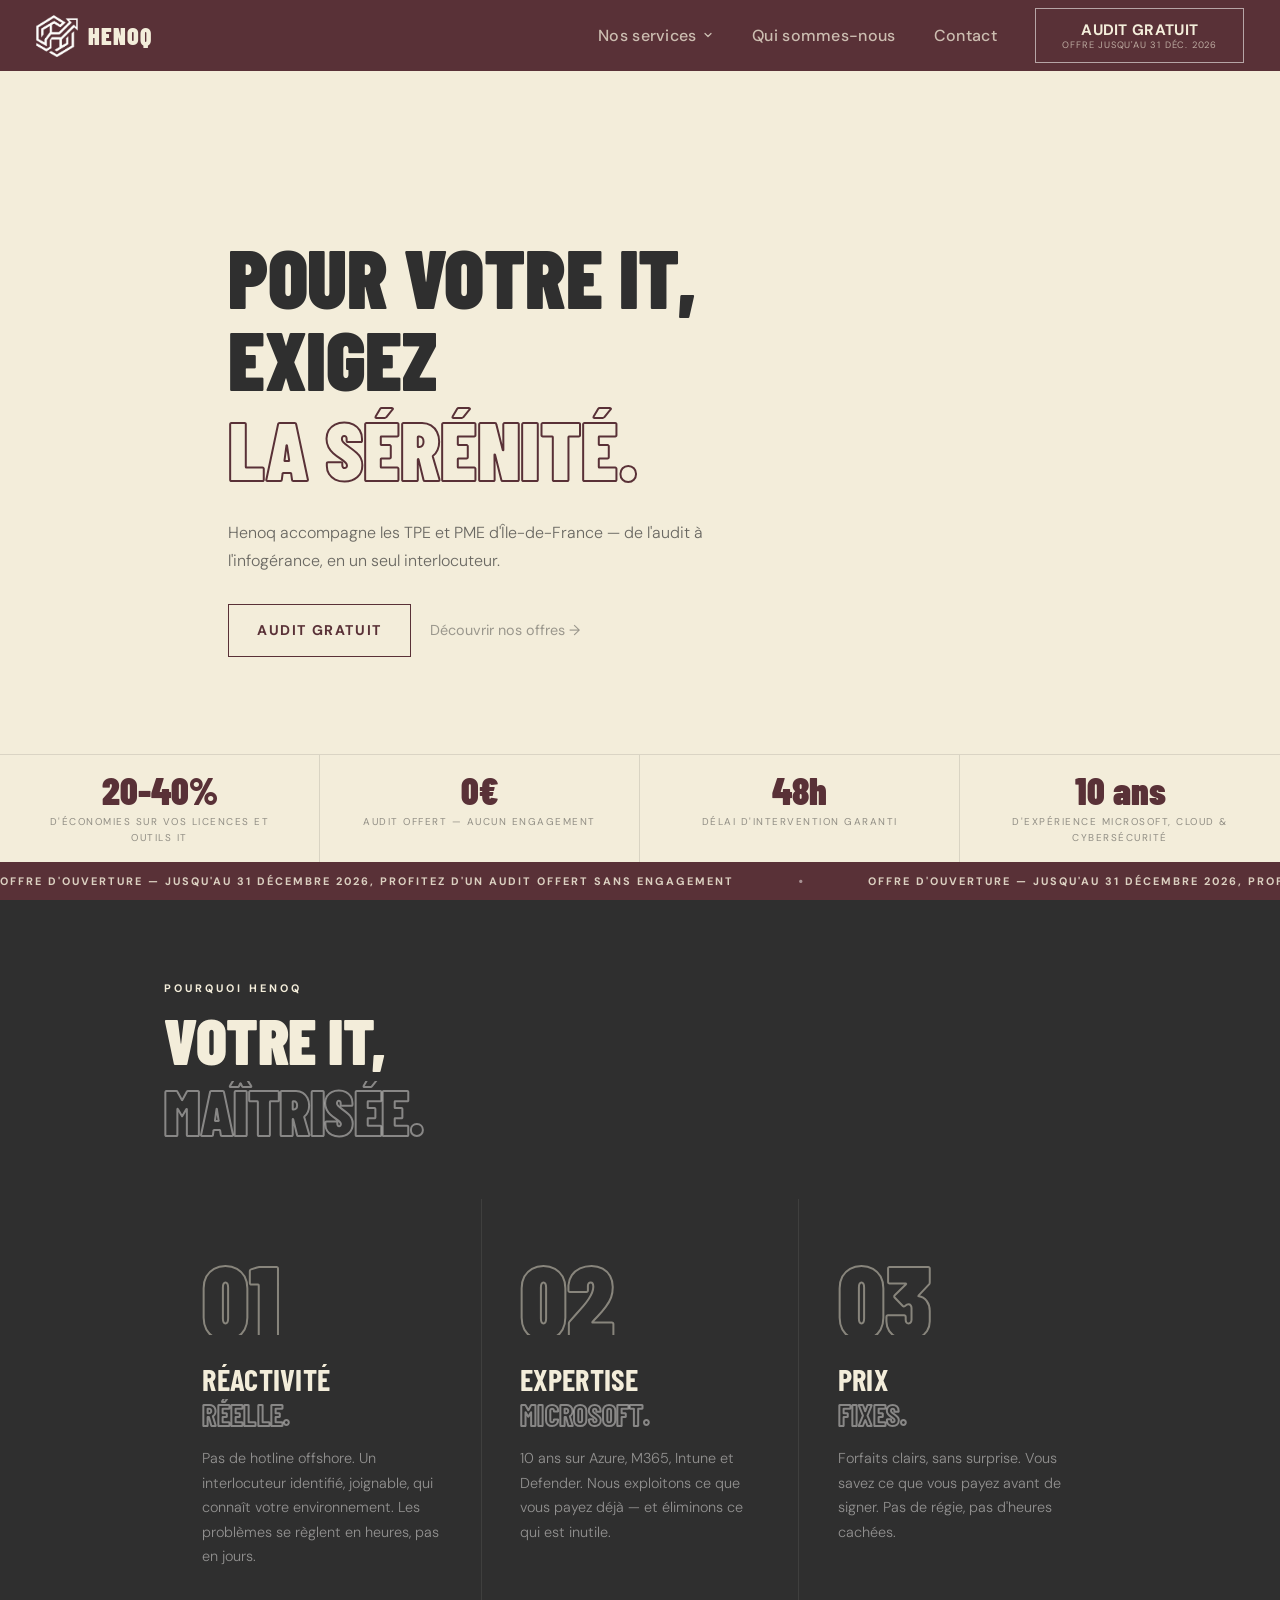
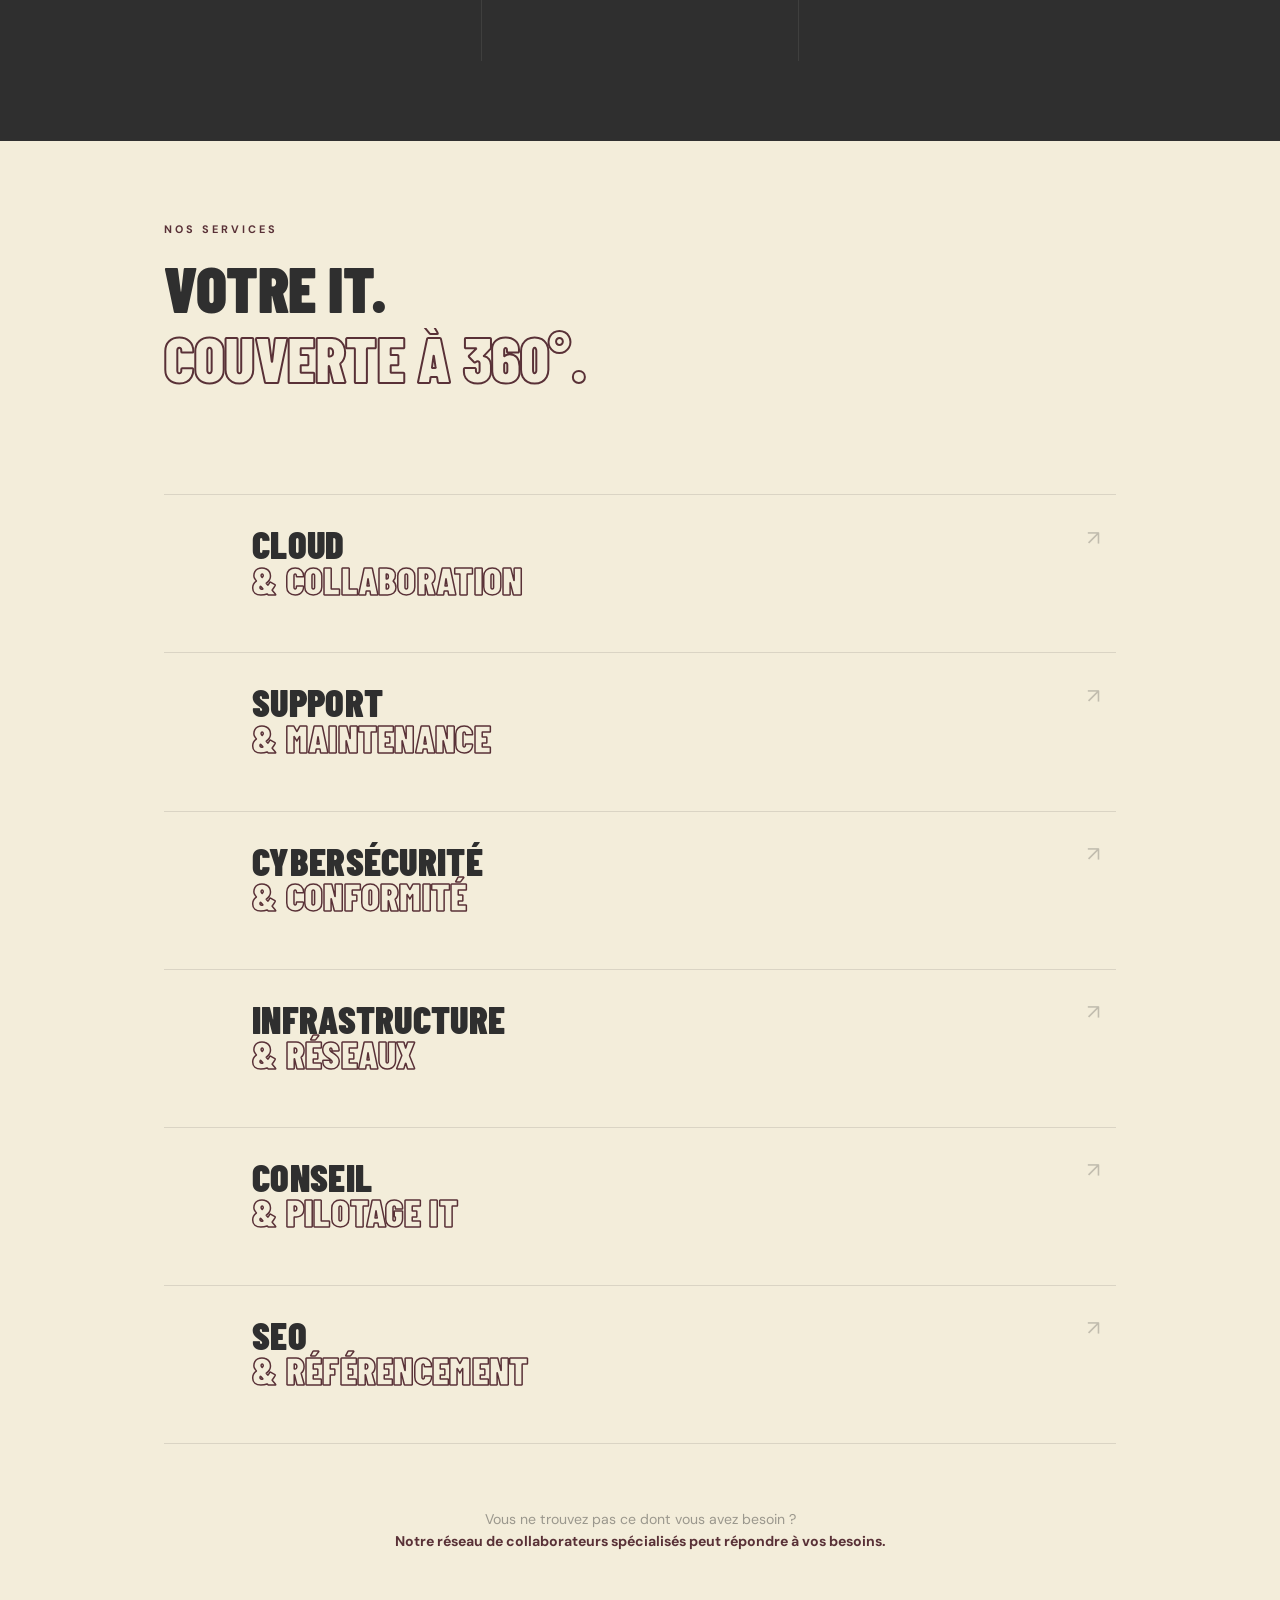
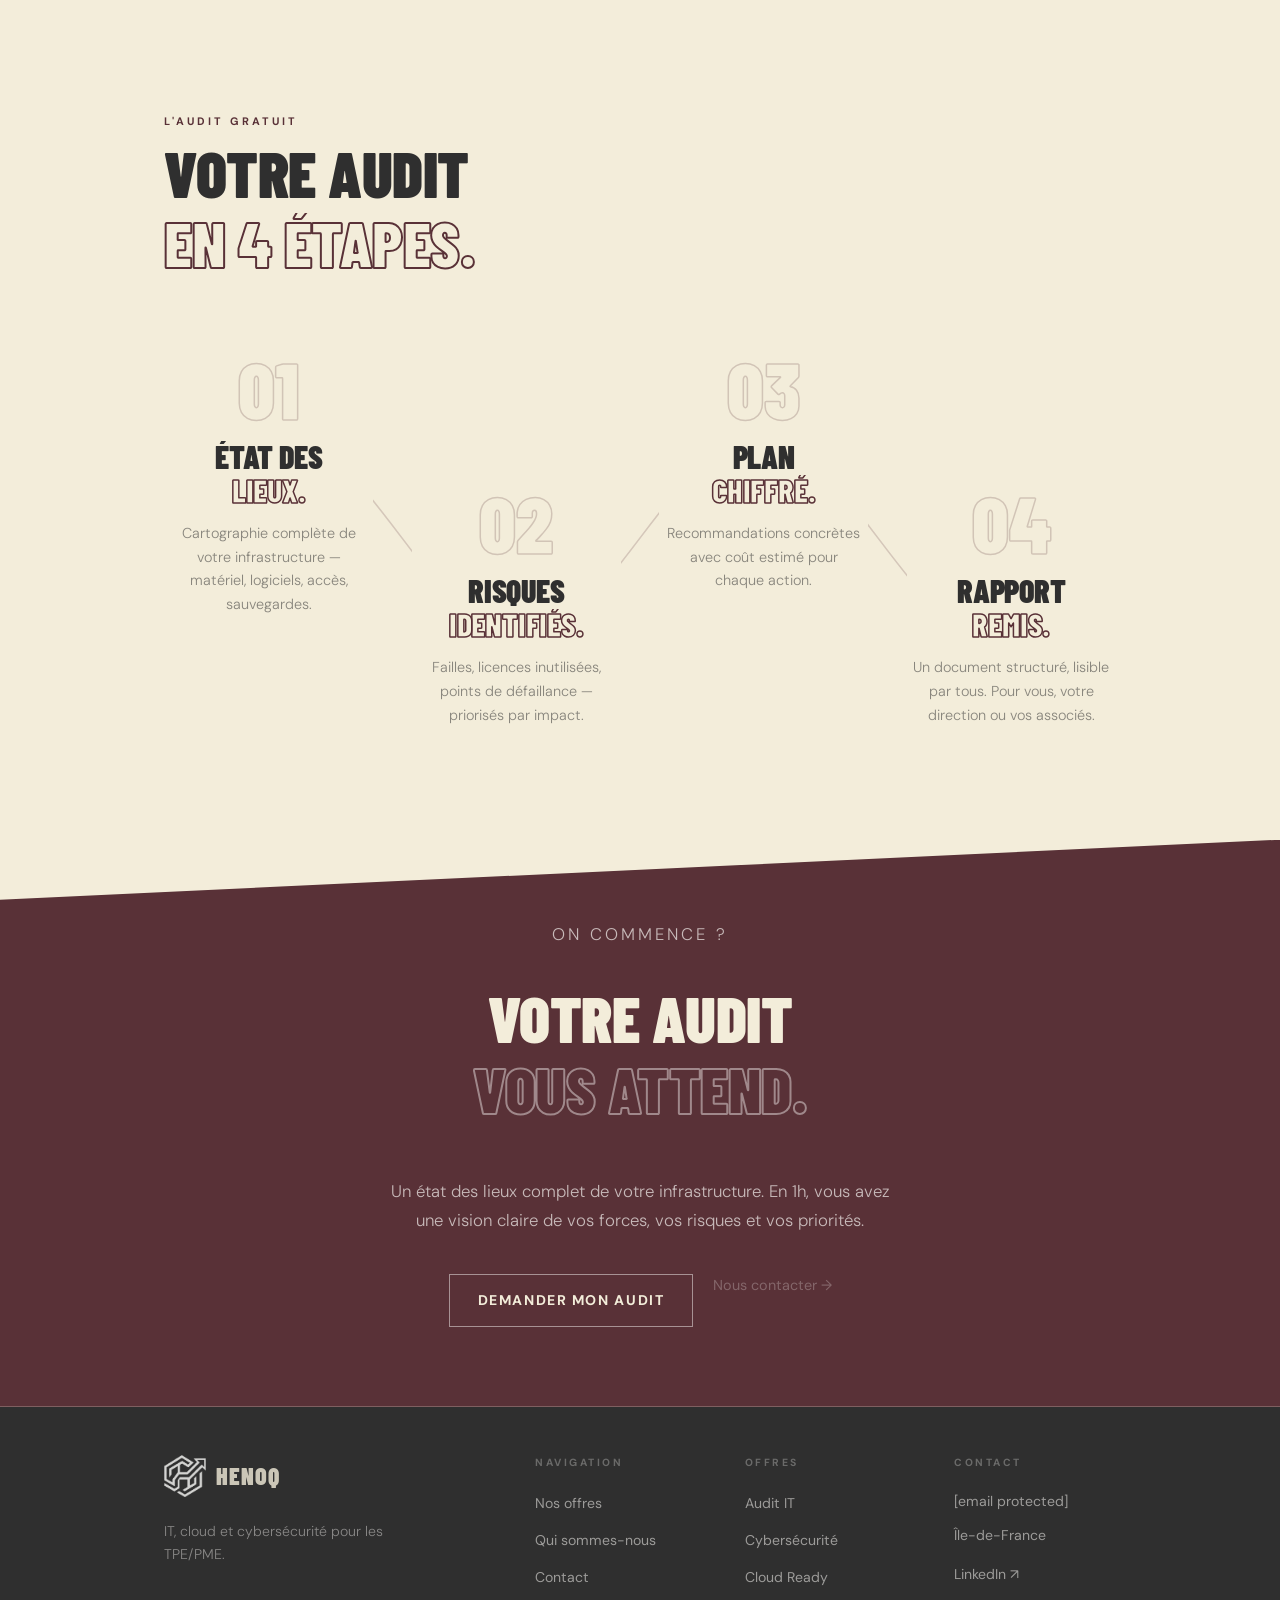
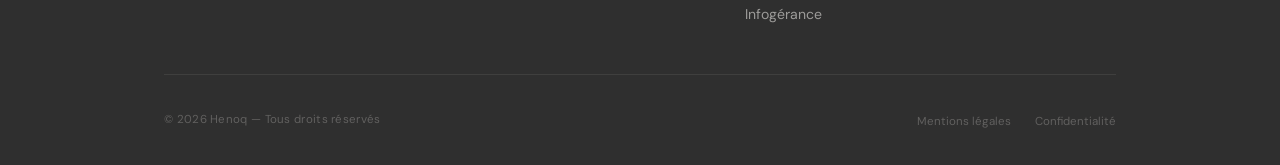
==== index.html @ eb1d5129 "Modifs page d'accueil" ====
<!DOCTYPE html>
<html lang="fr">
<head>
  <meta charset="UTF-8">
  <meta name="viewport" content="width=device-width, initial-scale=1.0">

  <!-- ── SEO ── -->
  <title>Henoq — IT, Cloud & Cybersécurité pour TPE/PME en Île-de-France</title>
  <meta name="description" content="Henoq accompagne les TPE et PME d'Île-de-France : audit IT gratuit, cloud Microsoft 365 & Azure, cybersécurité, infogérance.">
  <meta name="author" content="Henoq">
  <meta name="robots" content="index, follow">
  <link rel="canonical" href="https://henoq.fr/">

  <!-- ── Open Graph ── -->
  <meta property="og:type"        content="website">
  <meta property="og:url"         content="https://henoq.fr/">
  <meta property="og:title"       content="Henoq — IT, Cloud & Cybersécurité pour TPE/PME">
  <meta property="og:description" content="Audit gratuit, cloud Microsoft, cybersécurité et infogérance pour les TPE/PME d'Île-de-France.">
  <meta property="og:image"       content="https://henoq.fr/assets/og-image.jpg">
  <meta property="og:locale"      content="fr_FR">
  <meta property="og:site_name"   content="Henoq">

  <!-- ── Twitter Card ── -->
  <meta name="twitter:card"        content="summary_large_image">
  <meta name="twitter:title"       content="Henoq — IT, Cloud & Cybersécurité pour TPE/PME">
  <meta name="twitter:description" content="Audit gratuit, cloud Microsoft, cybersécurité et infogérance pour les TPE/PME d'Île-de-France.">
  <meta name="twitter:image"       content="https://henoq.fr/assets/og-image.jpg">

  <!-- ── Sécurité ── -->
  <meta http-equiv="X-Content-Type-Options" content="nosniff">
  <meta http-equiv="X-Frame-Options"        content="SAMEORIGIN">
  <meta http-equiv="Referrer-Policy"        content="strict-origin-when-cross-origin">
  <meta http-equiv="Permissions-Policy"     content="camera=(), microphone=(), geolocation=()">

  <!-- ── Favicons ── -->
  <link rel="icon"             type="image/svg+xml" href="assets/favicon.svg">
  <link rel="icon"             type="image/png"     href="assets/favicon-32.png" sizes="32x32">
  <link rel="apple-touch-icon"                      href="assets/apple-touch-icon.png">
  <link rel="manifest"                              href="site.webmanifest">
  <meta name="theme-color" content="#593137">

  <!-- ── Polices ── -->
  <link rel="preconnect" href="https://fonts.googleapis.com">
  <link rel="preconnect" href="https://fonts.gstatic.com" crossorigin>
  <link href="https://fonts.googleapis.com/css2?family=Barlow+Condensed:wght@400;600;700;900&family=DM+Sans:ital,opsz,wght@0,9..40,300;0,9..40,400;0,9..40,500;1,9..40,300&display=swap" rel="stylesheet">

  <!-- ── CSS ── -->
  <link rel="stylesheet" href="css/global.css">
  <link rel="stylesheet" href="css/nav.css">
  <link rel="stylesheet" href="css/index.css">

  <!-- ── Schema.org ── -->
  <script type="application/ld+json">
  {
    "@context": "https://schema.org",
    "@type": "ProfessionalService",
    "name": "Henoq",
    "description": "Conseil IT, cloud Microsoft et cybersécurité pour TPE/PME en Île-de-France.",
    "url": "https://henoq.fr",
    "areaServed": { "@type": "State", "name": "Île-de-France" },
    "serviceType": ["Cybersécurité", "Cloud Computing", "Infogérance", "Audit informatique"],
    "priceRange": "€€",
    "address": { "@type": "PostalAddress", "addressRegion": "Île-de-France", "addressCountry": "FR" }
  }
  </script>
</head>
<body>

  <!-- ══════════════════════════
       NAVIGATION
  ══════════════════════════ -->
  <nav id="nav" role="navigation" aria-label="Navigation principale">
    <a href="index.html" class="nav-brand" aria-label="Henoq — accueil">
      <img src="assets/images/logo.svg" alt="Henoq" class="nav-logo-img"
           onerror="this.src='assets/images/logo.png'" />
      <span class="nav-wordmark">HENOQ</span>
    </a>
    <button id="burger" aria-label="Menu" aria-expanded="false">
      <span></span><span></span><span></span>
    </button>
    <ul id="nav-menu" role="list">

      <li class="nav-item nav-item--dropdown">
        <button class="nav-dropdown-trigger" aria-expanded="false">
          Nos services
          <svg class="nav-chevron" width="12" height="12" viewBox="0 0 24 24" fill="none" stroke="currentColor" stroke-width="2.5" stroke-linecap="round" stroke-linejoin="round"><polyline points="6 9 12 15 18 9"/></svg>
        </button>
        <ul class="nav-dropdown" role="list">
          <li><a href="cybersecurite.html">
            <span class="nav-drop-title">Cybersécurité</span>
            <span class="nav-drop-sub">Protection & conformité</span>
          </a></li>
          <li><a href="dsi-externalisee.html">
            <span class="nav-drop-title">DSI externalisée</span>
            <span class="nav-drop-sub">Votre DSI sans les coûts</span>
          </a></li>
          <li><a href="conseil-formation.html">
            <span class="nav-drop-title">Conseil & Formation</span>
            <span class="nav-drop-sub">Stratégie IT & montée en compétences</span>
          </a></li>
          <li><a href="infogerance.html">
            <span class="nav-drop-title">Infogérance</span>
            <span class="nav-drop-sub">Gestion complète de votre IT</span>
          </a></li>
        </ul>
      </li>

      <li><a href="qui-sommes-nous.html">Qui sommes-nous</a></li>
      <li><a href="contact.html">Contact</a></li>
      <li>
        <a href="contact.html" class="nav-cta">
          Audit gratuit
          <span class="nav-cta-badge">Offre jusqu'au 31 déc. 2026</span>
        </a>
      </li>

    </ul>
  </nav>

  <main id="main-content">

    <!-- ══════════════════════════
         HERO
    ══════════════════════════ -->
    <section id="hero" aria-labelledby="hero-title">
      </div>

      <div class="hero-content">

        <h1 id="hero-title">
          <span class="lw"><em class="l" style="--d:.3s">POUR VOTRE IT,</em></span>
          <span class="lw"><em class="l" style="--d:.55s">EXIGEZ</em></span>
          <span class="hero-elevator-wrap" style="opacity:0;animation:fadeUp .65s cubic-bezier(.22,1,.36,1) .8s both">
            <span class="hero-elevator" id="hero-elevator" aria-live="polite">
              <span class="hero-elevator-item">LA SÉCURITÉ.</span>
              <span class="hero-elevator-item">LA SÉRÉNITÉ.</span>
              <span class="hero-elevator-item">L'EXCELLENCE.</span>
              <span class="hero-elevator-item">LA TRANSPARENCE.</span>
            </span>
          </span>
        </h1>

        <p class="hero-sub" style="--d:1.1s">
          Henoq accompagne les TPE et PME d'Île-de-France — de l'audit à l'infogérance, en un seul interlocuteur.
        </p>

        <div class="hero-btns" style="--d:1.05s">
          <a href="audit.html" class="btn-fill">AUDIT GRATUIT</a>
          <a href="offres.html" class="btn-text">Découvrir nos offres →</a>
        </div>

      </div>

      <!-- Chiffres clés bas du hero -->
      <div class="hero-stats" aria-label="Chiffres clés">
        <div class="hero-stat">
          <p class="hero-stat-num">20-40%</p>
          <p class="hero-stat-label">D'économies sur vos licences et outils IT</p>
        </div>
        <div class="hero-stat">
          <p class="hero-stat-num">0€</p>
          <p class="hero-stat-label">Audit offert — aucun engagement</p>
        </div>
        <div class="hero-stat">
          <p class="hero-stat-num">48h</p>
          <p class="hero-stat-label">Délai d'intervention garanti</p>
        </div>
        <div class="hero-stat">
          <p class="hero-stat-num">10 ans</p>
          <p class="hero-stat-label">D'expérience Microsoft, cloud & cybersécurité</p>
        </div>
      </div>

      <!-- Ticker bas de section -->
      <div class="hero-ticker" aria-hidden="true">
        <div class="hero-ticker-track" id="ticker-track">
          <span class="hero-ticker-item">Offre d'ouverture — Jusqu'au 31 décembre 2026, profitez d'un audit offert sans engagement</span><span class="hero-ticker-sep">·</span>
          <span class="hero-ticker-item">Offre d'ouverture — Jusqu'au 31 décembre 2026, profitez d'un audit offert sans engagement</span><span class="hero-ticker-sep">·</span>
          <span class="hero-ticker-item">Offre d'ouverture — Jusqu'au 31 décembre 2026, profitez d'un audit offert sans engagement</span><span class="hero-ticker-sep">·</span>
          <span class="hero-ticker-item">Offre d'ouverture — Jusqu'au 31 décembre 2026, profitez d'un audit offert sans engagement</span><span class="hero-ticker-sep">·</span>
        </div>
      </div>

    </section>

    <!-- ══════════════════════════
         POURQUOI HENOQ
    ══════════════════════════ -->
    <section id="why" aria-labelledby="why-title">
      <div class="wrap">
        <p class="sec-eyebrow light reveal">Pourquoi Henoq</p>
        <h2 id="why-title" class="sec-title light reveal reveal-d1">
          <span class="lw">VOTRE IT,</span>
          <span class="lw outline light">MAÎTRISÉE.</span>
        </h2>
        <div class="why-grid">

          <article class="why-item reveal">
            <p class="why-num" aria-hidden="true"><span class="lw"><span class="why-num-inner">01</span></span></p>
            <h3>
              <span class="lw">RÉACTIVITÉ</span>
              <span class="lw outline light">RÉELLE.</span>
            </h3>
            <p>Pas de hotline offshore. Un interlocuteur identifié, joignable, qui connaît votre environnement. Les problèmes se règlent en heures, pas en jours.</p>
            <span class="why-tag">Intervention &lt; 48h →</span>
          </article>

          <article class="why-item reveal reveal-d1">
            <p class="why-num" aria-hidden="true"><span class="lw"><span class="why-num-inner">02</span></span></p>
            <h3>
              <span class="lw">EXPERTISE</span>
              <span class="lw outline light">MICROSOFT.</span>
            </h3>
            <p>10 ans sur Azure, M365, Intune et Defender. Nous exploitons ce que vous payez déjà — et éliminons ce qui est inutile.</p>
            <span class="why-tag">Azure · M365 · Intune →</span>
          </article>

          <article class="why-item reveal reveal-d2">
            <p class="why-num" aria-hidden="true"><span class="lw"><span class="why-num-inner">03</span></span></p>
            <h3>
              <span class="lw">PRIX</span>
              <span class="lw outline light">FIXES.</span>
            </h3>
            <p>Forfaits clairs, sans surprise. Vous savez ce que vous payez avant de signer. Pas de régie, pas d'heures cachées.</p>
            <span class="why-tag">Voir nos forfaits →</span>
          </article>

        </div>
      </div>
    </section>

    <!-- ══════════════════════════
         CE QU'ON FAIT BIEN
    ══════════════════════════ -->
    <section id="offers" aria-labelledby="offers-title">
      <div class="wrap">
        <div class="svc-header">
          <p class="sec-eyebrow reveal">Nos services</p>
          <h2 id="offers-title" class="sec-title reveal reveal-d1">
            <span class="lw">VOTRE IT.</span>
            <span class="lw outline">COUVERTE À 360°.</span>
          </h2>
        </div>
        <div class="svc-list">

          <div class="svc-item reveal" data-bg="#593137" data-accent="#F3EDDA">
            <a href="offres.html#cloud" class="svc-link" aria-label="Cloud & Outils Collaboratifs"></a>
            <div class="svc-body">
              <h3 class="svc-title">Cloud<br><span class="svc-title-outline">&amp; Collaboration</span></h3>
              <p class="svc-hook">Migration, accès et collaboration unifiés.</p>
              <ul class="svc-tags">
                <li>Microsoft 365</li><li>Google Workspace</li><li>Sauvegarde cloud</li><li>Gestion des accès</li><li>Migration</li>
              </ul>
            </div>
            <div class="svc-carousel-wrap">
              <div class="svc-carousel">
                <div class="svc-carousel-track">
                  <img src="assets/images/logo-microsoft-365.png" alt="Microsoft 365">
                  <img src="assets/images/logo-google-workspace.png" alt="Google Workspace">
                  <img src="assets/images/logo-onedrive.png" alt="OneDrive">
                  <img src="assets/images/logo-synology.png" alt="Synology">
                  <img src="assets/images/logo-microsoft-365.png" alt="Microsoft 365">
                  <img src="assets/images/logo-google-workspace.png" alt="Google Workspace">
                  <img src="assets/images/logo-onedrive.png" alt="OneDrive">
                  <img src="assets/images/logo-synology.png" alt="Synology">
                </div>
              </div>
            </div>
            <div class="svc-mobile-arrow"><svg xmlns="http://www.w3.org/2000/svg" width="20" height="20" viewBox="0 0 24 24" fill="none" stroke="currentColor" stroke-width="2.5" stroke-linecap="round" stroke-linejoin="round"><polyline points="6 9 12 15 18 9"/></svg></div>
            <a href="offres.html#cloud" class="svc-arrow-link" aria-label="Voir la page">↗</a>
            <div class="svc-arrow">↗</div>
          </div>

          <div class="svc-item reveal reveal-d1" data-bg="#1a1a1a" data-accent="#F3EDDA">
            <a href="offres.html#support" class="svc-link" aria-label="Support & Maintenance"></a>
            <div class="svc-body">
              <h3 class="svc-title">Support<br><span class="svc-title-outline">&amp; Maintenance</span></h3>
              <p class="svc-hook">Supervision proactive, intervention rapide.</p>
              <ul class="svc-tags">
                <li>Assistance sur site &amp; à distance</li><li>Gestion de parc</li><li>Dépannage</li><li>Mises à jour</li>
              </ul>
            </div>
            <div class="svc-carousel-wrap">
              <div class="svc-carousel">
                <div class="svc-carousel-track">
                  <img src="assets/images/logo-team-viewer.png" alt="TeamViewer">
                  <img src="assets/images/logo-intune.png" alt="InTune">
                  <img src="assets/images/logo-windows-11.png" alt="Windows 11">
                  <img src="assets/images/logo-mac-os.png" alt="macOS">
                  <img src="assets/images/logo-team-viewer.png" alt="TeamViewer">
                  <img src="assets/images/logo-intune.png" alt="InTune">
                  <img src="assets/images/logo-windows-11.png" alt="Windows 11">
                  <img src="assets/images/logo-mac-os.png" alt="macOS">
                </div>
              </div>
            </div>
            <div class="svc-mobile-arrow"><svg xmlns="http://www.w3.org/2000/svg" width="20" height="20" viewBox="0 0 24 24" fill="none" stroke="currentColor" stroke-width="2.5" stroke-linecap="round" stroke-linejoin="round"><polyline points="6 9 12 15 18 9"/></svg></div>
            <a href="offres.html#support" class="svc-arrow-link" aria-label="Voir la page">↗</a>
            <div class="svc-arrow">↗</div>
          </div>

          <div class="svc-item reveal reveal-d2" data-bg="#593137" data-accent="#F3EDDA">
            <a href="cybersecurite.html" class="svc-link" aria-label="Cybersécurité & Conformité"></a>
            <div class="svc-body">
              <h3 class="svc-title">Cybersécurité<br><span class="svc-title-outline">&amp; Conformité</span></h3>
              <p class="svc-hook">Audit, protection et mise en conformité.</p>
              <ul class="svc-tags">
                <li>Audit sécurité</li><li>EDR / Firewall</li><li>ISO 27001</li><li>PRA / PCA</li><li>Sensibilisation</li>
              </ul>
            </div>
            <div class="svc-carousel-wrap">
              <div class="svc-carousel">
                <div class="svc-carousel-track">
                  <img src="assets/images/logo-fortinet.png" alt="Fortinet">
                  <img src="assets/images/logo-sonicwall.png" alt="SonicWall">
                  <img src="assets/images/logo-google-authenticator.png" alt="Google Authenticator">
                  <img src="assets/images/logo-microsoft-authenticator.png" alt="Microsoft Authenticator">
                  <img src="assets/images/logo-iso.png" alt="ISO 27001">
                  <img src="assets/images/logo-pra-pca.png" alt="PRA/PCA">
                  <img src="assets/images/logo-fortinet.png" alt="Fortinet">
                  <img src="assets/images/logo-sonicwall.png" alt="SonicWall">
                  <img src="assets/images/logo-google-authenticator.png" alt="Google Authenticator">
                  <img src="assets/images/logo-microsoft-authenticator.png" alt="Microsoft Authenticator">
                  <img src="assets/images/logo-iso.png" alt="ISO 27001">
                  <img src="assets/images/logo-pra-pca.png" alt="PRA/PCA">
                </div>
              </div>
            </div>
            <div class="svc-mobile-arrow"><svg xmlns="http://www.w3.org/2000/svg" width="20" height="20" viewBox="0 0 24 24" fill="none" stroke="currentColor" stroke-width="2.5" stroke-linecap="round" stroke-linejoin="round"><polyline points="6 9 12 15 18 9"/></svg></div>
            <a href="cybersecurite.html" class="svc-arrow-link" aria-label="Voir la page">↗</a>
            <div class="svc-arrow">↗</div>
          </div>

          <div class="svc-item reveal reveal-d1" data-bg="#1a1a1a" data-accent="#F3EDDA">
            <a href="offres.html#infrastructure" class="svc-link" aria-label="Infrastructure & Réseaux"></a>
            <div class="svc-body">
              <h3 class="svc-title">Infrastructure<br><span class="svc-title-outline">&amp; Réseaux</span></h3>
              <p class="svc-hook">Réseau, virtualisation et supervision.</p>
              <ul class="svc-tags">
                <li>Wi-Fi &amp; câblage</li><li>Virtualisation</li><li>Hyper-V / VMware</li><li>Supervision GLPI</li>
              </ul>
            </div>
            <div class="svc-carousel-wrap">
              <div class="svc-carousel">
                <div class="svc-carousel-track">
                  <img src="assets/images/logo-ubiquiti.png" alt="Ubiquiti">
                  <img src="assets/images/logo-vmware.png" alt="VMware">
                  <img src="assets/images/logo-glpi.png" alt="GLPI">
                  <img src="assets/images/logo-synology.png" alt="Synology">
                  <img src="assets/images/logo-windows-11.png" alt="Windows 11">
                  <img src="assets/images/logo-ubiquiti.png" alt="Ubiquiti">
                  <img src="assets/images/logo-vmware.png" alt="VMware">
                  <img src="assets/images/logo-glpi.png" alt="GLPI">
                  <img src="assets/images/logo-synology.png" alt="Synology">
                  <img src="assets/images/logo-windows-11.png" alt="Windows 11">
                </div>
              </div>
            </div>
            <div class="svc-mobile-arrow"><svg xmlns="http://www.w3.org/2000/svg" width="20" height="20" viewBox="0 0 24 24" fill="none" stroke="currentColor" stroke-width="2.5" stroke-linecap="round" stroke-linejoin="round"><polyline points="6 9 12 15 18 9"/></svg></div>
            <a href="offres.html#infrastructure" class="svc-arrow-link" aria-label="Voir la page">↗</a>
            <div class="svc-arrow">↗</div>
          </div>

          <div class="svc-item reveal reveal-d2" data-bg="#593137" data-accent="#F3EDDA">
            <a href="dsi-externalisee.html" class="svc-link" aria-label="Conseil & Pilotage IT"></a>
            <div class="svc-body">
              <h3 class="svc-title">Conseil<br><span class="svc-title-outline">&amp; Pilotage IT</span></h3>
              <p class="svc-hook">Stratégie IT, pilotage et formation.</p>
              <ul class="svc-tags">
                <li>Stratégie IT</li><li>Choix des outils</li><li>Gestion de projets</li><li>Formation</li><li>Documentation</li>
              </ul>
            </div>
            <div class="svc-carousel-wrap">
              <div class="svc-carousel">
                <div class="svc-carousel-track">
                  <img src="assets/images/logo-microsoft-365.png" alt="Microsoft 365">
                  <img src="assets/images/logo-google-workspace.png" alt="Google Workspace">
                  <img src="assets/images/logo-intune.png" alt="InTune">
                  <img src="assets/images/logo-glpi.png" alt="GLPI">
                  <img src="assets/images/logo-iso.png" alt="ISO 27001">
                  <img src="assets/images/logo-pra-pca.png" alt="PRA/PCA">
                  <img src="assets/images/logo-microsoft-365.png" alt="Microsoft 365">
                  <img src="assets/images/logo-google-workspace.png" alt="Google Workspace">
                  <img src="assets/images/logo-intune.png" alt="InTune">
                  <img src="assets/images/logo-glpi.png" alt="GLPI">
                  <img src="assets/images/logo-iso.png" alt="ISO 27001">
                  <img src="assets/images/logo-pra-pca.png" alt="PRA/PCA">
                </div>
              </div>
            </div>
            <div class="svc-mobile-arrow"><svg xmlns="http://www.w3.org/2000/svg" width="20" height="20" viewBox="0 0 24 24" fill="none" stroke="currentColor" stroke-width="2.5" stroke-linecap="round" stroke-linejoin="round"><polyline points="6 9 12 15 18 9"/></svg></div>
            <a href="dsi-externalisee.html" class="svc-arrow-link" aria-label="Voir la page">↗</a>
            <div class="svc-arrow">↗</div>
          </div>

          <div class="svc-item reveal reveal-d3" data-bg="#1a1a1a" data-accent="#F3EDDA">
            <a href="offres.html#seo" class="svc-link" aria-label="SEO & Référencement"></a>
            <div class="svc-body">
              <h3 class="svc-title">SEO<br><span class="svc-title-outline">&amp; Référencement</span></h3>
              <p class="svc-hook">Référencement naturel et performance web.</p>
              <ul class="svc-tags">
                <li>Audit SEO</li><li>Référencement naturel</li><li>Stratégie de contenu</li><li>Performance web</li>
              </ul>
            </div>
            <div class="svc-carousel-wrap">
              <div class="svc-carousel">
                <div class="svc-carousel-track">
                  <img src="assets/images/logo-google-workspace.png" alt="Google">
                  <img src="assets/images/logo-google-authenticator.png" alt="Google Search">
                  <img src="assets/images/logo-google-workspace.png" alt="Google">
                  <img src="assets/images/logo-google-authenticator.png" alt="Google Search">
                </div>
              </div>
            </div>
            <div class="svc-mobile-arrow"><svg xmlns="http://www.w3.org/2000/svg" width="20" height="20" viewBox="0 0 24 24" fill="none" stroke="currentColor" stroke-width="2.5" stroke-linecap="round" stroke-linejoin="round"><polyline points="6 9 12 15 18 9"/></svg></div>
            <a href="offres.html#seo" class="svc-arrow-link" aria-label="Voir la page">↗</a>
            <div class="svc-arrow">↗</div>
          </div>

        </div>

        <p class="svc-more reveal">
          Vous ne trouvez pas ce dont vous avez besoin ?<br>
          <a href="contact.html">Notre réseau de collaborateurs spécialisés peut répondre à vos besoins.</a>
        </p>
      </div>
    </section>


    <!-- ══════════════════════════
         AUDIT
    ══════════════════════════ -->
    <section id="audit-section" aria-labelledby="audit-title">
      <div class="wrap">
        <p class="sec-eyebrow reveal">L'audit gratuit</p>
        <h2 id="audit-title" class="sec-title reveal reveal-d1">
          <span class="lw">VOTRE AUDIT</span>
          <span class="lw outline">EN 4 ÉTAPES.</span>
        </h2>

        <div class="audit-flow">

          <!-- Flèche zig-zag passant par chaque point -->
          <div class="audit-line" aria-hidden="true">
            <svg viewBox="0 0 1000 380" preserveAspectRatio="none" fill="none" xmlns="http://www.w3.org/2000/svg">
              <!-- Part du centre de 01 (haut ~x=125, y=80), descend vers 02 (bas ~x=375, y=300), remonte vers 03 (haut ~x=625, y=80), descend vers 04 (bas ~x=875, y=300) -->
              <path d="M125 80 C200 80 300 300 375 300 C450 300 550 80 625 80 C700 80 800 300 875 300" stroke="rgba(89,49,55,0.2)" stroke-width="1.5" fill="none"/>
              <!-- Flèche finale -->
              <polyline points="862,288 875,300 862,312" stroke="rgba(89,49,55,0.2)" stroke-width="1.5" stroke-linecap="round" stroke-linejoin="round" fill="none"/>
            </svg>
          </div>

          <div class="audit-step reveal">
            <div class="audit-step-num-wrap">
              <span class="audit-big-num">01</span>
            </div>
            <div class="audit-step-body">
              <h3 class="audit-step-title">
                <span class="lw">ÉTAT DES</span>
                <span class="lw outline">LIEUX.</span>
              </h3>
              <p>Cartographie complète de votre infrastructure — matériel, logiciels, accès, sauvegardes.</p>
            </div>
          </div>

          <div class="audit-step reveal reveal-d1">
            <div class="audit-step-num-wrap">
              <span class="audit-big-num">02</span>
            </div>
            <div class="audit-step-body">
              <h3 class="audit-step-title">
                <span class="lw">RISQUES</span>
                <span class="lw outline">IDENTIFIÉS.</span>
              </h3>
              <p>Failles, licences inutilisées, points de défaillance — priorisés par impact.</p>
            </div>
          </div>

          <div class="audit-step reveal reveal-d2">
            <div class="audit-step-num-wrap">
              <span class="audit-big-num">03</span>
            </div>
            <div class="audit-step-body">
              <h3 class="audit-step-title">
                <span class="lw">PLAN</span>
                <span class="lw outline">CHIFFRÉ.</span>
              </h3>
              <p>Recommandations concrètes avec coût estimé pour chaque action.</p>
            </div>
          </div>

          <div class="audit-step reveal reveal-d3">
            <div class="audit-step-num-wrap">
              <span class="audit-big-num">04</span>
            </div>
            <div class="audit-step-body">
              <h3 class="audit-step-title">
                <span class="lw">RAPPORT</span>
                <span class="lw outline">REMIS.</span>
              </h3>
              <p>Un document structuré, lisible par tous. Pour vous, votre direction ou vos associés.</p>
            </div>
          </div>

        </div>
      </div>
    </section>

    <!-- ══════════════════════════
         CTA FINAL
    ══════════════════════════ -->
    <section id="cta-final" aria-labelledby="cta-title">
      <div class="wrap">
        <p class="sec-eyebrow light reveal">On commence ?</p>
        <h2 id="cta-title" class="sec-title light reveal reveal-d1">
          <span class="lw">VOTRE AUDIT</span>
          <span class="lw outline light">VOUS ATTEND.</span>
        </h2>
        <p class="reveal reveal-d2">Un état des lieux complet de votre infrastructure. En 1h, vous avez une vision claire de vos forces, vos risques et vos priorités.</p>
        <div class="cta-btns reveal reveal-d3">
          <a href="audit.html" class="btn-fill light">DEMANDER MON AUDIT</a>
          <a href="contact.html" class="btn-text" style="color:rgba(246,244,241,.6)">Nous contacter →</a>
        </div>
      </div>
    </section>

  </main>

  <!-- ══════════════════════════
       FOOTER
  ══════════════════════════ -->
  <footer id="footer" role="contentinfo">
    <div class="wrap">
      <div class="footer-inner">

        <div class="footer-brand reveal">
          <a href="index.html" class="nav-brand" aria-label="Henoq — accueil">
            <img src="assets/images/logo.svg" alt="Henoq" class="nav-logo-img"
                 onerror="this.src='assets/images/logo.png'" />
            <span class="nav-wordmark">HENOQ</span>
          </a>
          <p class="footer-tagline">IT, cloud et cybersécurité pour les TPE/PME.</p>
        </div>

        <nav aria-label="Navigation secondaire" class="reveal reveal-d1">
          <p class="footer-col-title">Navigation</p>
          <ul class="footer-links" role="list">
            <li><a href="offres.html">Nos offres</a></li>
            <li><a href="qui-sommes-nous.html">Qui sommes-nous</a></li>
            <li><a href="contact.html">Contact</a></li>
          </ul>
        </nav>

        <nav aria-label="Nos offres" class="reveal reveal-d2">
          <p class="footer-col-title">Offres</p>
          <ul class="footer-links" role="list">
            <li><a href="offres.html#audit">Audit IT</a></li>
            <li><a href="offres.html#cybersecurite">Cybersécurité</a></li>
            <li><a href="offres.html#cloud-ready">Cloud Ready</a></li>
            <li><a href="offres.html#infogerance">Infogérance</a></li>
          </ul>
        </nav>

        <div>
          <p class="footer-col-title">Contact</p>
          <p class="footer-contact-item"><a href="/cdn-cgi/l/email-protection#a1c2cecfd5c0c2d5e1c9c4cfced08fc7d3"><span class="__cf_email__" data-cfemail="50333f3e243133241038353e3f217e3622">[email&#160;protected]</span></a></p>
          <p class="footer-contact-item">Île-de-France</p>
          <p class="footer-contact-item" style="margin-top:1rem">
            <a href="https://www.linkedin.com/company/henoq" target="_blank" rel="noopener noreferrer">LinkedIn ↗</a>
          </p>
        </div>

      </div>

      <div class="footer-bottom">
        <p class="footer-copy">© <span id="yr"></span> Henoq — Tous droits réservés</p>
        <nav aria-label="Mentions légales">
          <ul class="footer-legal" role="list">
            <li><a href="mentions-legales.html">Mentions légales</a></li>
            <li><a href="confidentialite.html">Confidentialité</a></li>
          </ul>
        </nav>
      </div>
    </div>
  </footer>

  <button id="btt" aria-label="Retour en haut">
    <svg viewBox="0 0 24 24" fill="none" stroke="currentColor" stroke-width="2" stroke-linecap="round" stroke-linejoin="round">
      <polyline points="18 15 12 9 6 15"></polyline>
    </svg>
  </button>

  <!-- ── JS ── -->
  <script src="js/nav.js"></script>
  <script src="js/index.js"></script>

</body>
</html>
---- css/global.css ----
/* ============================================================
   HENOQ — global.css
============================================================ */

@import url('https://fonts.googleapis.com/css2?family=Barlow+Condensed:wght@400;600;700;900&family=DM+Sans:ital,opsz,wght@0,9..40,300;0,9..40,400;0,9..40,500;1,9..40,300&display=swap');

*, *::before, *::after { box-sizing: border-box; margin: 0; padding: 0; }
* { font: inherit; }
img, video { display: block; max-width: 100%; }
a { text-decoration: none; color: inherit; }
ul { list-style: none; }
button { cursor: pointer; background: none; border: none; }

:root {
  --offwhite: #F3EDDA;
  --maroon:   #593137;
  --dark:     #2F2F2F;
  --border:   rgba(47,47,47,.13);
  --condensed: "Barlow Condensed", sans-serif;
  --body:      "DM Sans", sans-serif;
}

html { scroll-behavior: smooth; }

body {
  background: var(--offwhite);
  color: var(--dark);
  font-family: var(--body);
  font-size: 16px;
  line-height: 1.6;
  overflow-x: hidden;
  -webkit-font-smoothing: antialiased;
  -moz-osx-font-smoothing: grayscale;
}

::selection { background-color: var(--maroon); color: var(--offwhite); }
::-webkit-scrollbar { width: 5px; }
::-webkit-scrollbar-track { background: var(--offwhite); }
::-webkit-scrollbar-thumb { background: rgba(89,49,55,.3); border-radius: 3px; }
:focus-visible { outline: 2px solid var(--maroon); outline-offset: 3px; }

.wrap { max-width: 960px; margin: 0 auto; padding: 0 36px; }
section { padding: 80px 0; }

@keyframes lineUp {
  from { transform: translateY(105%); opacity: 0; }
  to   { transform: translateY(0);    opacity: 1; }
}
@keyframes fadeUp {
  from { opacity: 0; transform: translateY(20px); }
  to   { opacity: 1; transform: translateY(0); }
}
@keyframes bgSlide {
  from { transform: translateX(100%); }
  to   { transform: translateX(0); }
}
@keyframes spin { to { transform: rotate(360deg); } }
@keyframes shake {
  10%, 90% { transform: translateX(-2px); }
  20%, 80% { transform: translateX(3px); }
  30%, 50%, 70% { transform: translateX(-4px); }
  40%, 60% { transform: translateX(4px); }
}

.lw { display: block; overflow: hidden; padding-bottom: .12em; }

.l {
  display: block;
  font-family: var(--condensed);
  font-weight: 900;
  font-size: clamp(2.8rem, 8vw, 4rem);
  line-height: .96;
  text-transform: uppercase;
  letter-spacing: -.5px;
  color: var(--dark);
  animation: lineUp .75s cubic-bezier(.22,1,.36,1) both;
  animation-delay: var(--d, 0s);
}

.l.outline, .outline {
  color: transparent;
  -webkit-text-stroke: 2px var(--maroon);
}
.outline.light { -webkit-text-stroke-color: rgba(246,244,241,.45); }

.sec-eyebrow {
  font-size: .68rem;
  font-weight: 700;
  letter-spacing: 3px;
  text-transform: uppercase;
  color: var(--maroon);
  opacity: .6;
  margin-bottom: .8rem;
}
.sec-eyebrow.light { color: var(--offwhite); opacity: .5; }

.sec-title {
  font-family: var(--condensed);
  font-size: clamp(2.4rem, 5vw, 4rem);
  font-weight: 900;
  text-transform: uppercase;
  line-height: .95;
  letter-spacing: -.5px;
  color: var(--dark);
  margin-bottom: 3rem;
}
.sec-title.light { color: var(--offwhite); }

.stitle {
  font-family: var(--condensed);
  font-size: clamp(1.9rem, 4vw, 2.6rem);
  font-weight: 900;
  letter-spacing: .5px;
  text-transform: uppercase;
  margin-bottom: .4rem;
}
.ssub { font-size: 1rem; opacity: .55; margin-bottom: 3rem; }
.stitle.light, .ssub.light { color: var(--offwhite); }
.ssub.light { opacity: .65; }

.btn-fill {
  display: inline-block;
  background: transparent;
  color: var(--maroon);
  border: 1.5px solid var(--maroon);
  padding: 14px 28px;
  font-size: .88rem;
  font-weight: 700;
  letter-spacing: 1.6px;
  text-transform: uppercase;
  position: relative;
  overflow: hidden;
  transition: color .3s;
  isolation: isolate;
}
.btn-fill::before {
  content: '';
  position: absolute; inset: 0;
  background: var(--maroon);
  transform: translateX(-101%);
  transition: transform .45s cubic-bezier(.76,0,.24,1);
  z-index: -1;
}
.btn-fill:hover::before { transform: translateX(0); }
.btn-fill:hover { color: var(--offwhite); }
.btn-fill > * { position: relative; z-index: 1; }

.btn-fill.light { color: var(--offwhite); border-color: rgba(246,244,241,.5); }
.btn-fill.light::before { background: var(--offwhite); }
.btn-fill.light:hover { color: var(--maroon); }

.btn-text { font-size: .9rem; font-weight: 400; opacity: .45; transition: opacity .2s; }
.btn-text:hover { opacity: 1; }

.reveal {
  opacity: 0;
  transform: translateY(22px);
  transition: opacity .6s ease, transform .6s ease;
}
.reveal.visible { opacity: 1; transform: none; }
.reveal-d1 { transition-delay: .1s; }
.reveal-d2 { transition-delay: .2s; }
.reveal-d3 { transition-delay: .3s; }

#btt {
  position: fixed;
  bottom: 2rem; right: 2rem;
  z-index: 300;
  width: 52px; height: 52px;
  background: #fff;
  border: 1.5px solid rgba(89,49,55,.2);
  border-radius: 50%;
  color: var(--maroon);
  display: flex; align-items: center; justify-content: center;
  opacity: 0; transform: translateY(12px);
  transition: opacity .4s ease, transform .4s ease, background .2s, border-color .2s, box-shadow .2s;
  pointer-events: none;
  box-shadow: 0 4px 16px rgba(0,0,0,.1);
}
#btt.visible { opacity: 1; transform: translateY(0); pointer-events: auto; }
#btt:hover { background: var(--maroon); border-color: var(--maroon); color: #fff; box-shadow: 0 6px 20px rgba(89,49,55,.3); }
#btt svg { width: 22px; height: 22px; transition: transform .25s ease; }
#btt:hover svg { transform: translateY(-3px); }

.sr-only {
  position: absolute; width: 1px; height: 1px;
  padding: 0; margin: -1px; overflow: hidden;
  clip: rect(0,0,0,0); white-space: nowrap; border-width: 0;
}

@media (max-width: 768px) {
  .wrap { padding: 0 20px; }
  section { padding: 60px 0; }
  .sec-title { font-size: clamp(2.8rem, 10.5vw, 3.8rem); margin-bottom: 2rem; }
  #btt { bottom: 1.2rem; right: 1.2rem; width: 44px; height: 44px; }
  #btt svg { width: 18px; height: 18px; }
}

@media (min-width: 1100px) {
  .wrap { max-width: 80vw; }
  .sec-title { font-size: clamp(3rem, 5vw, 5rem); }
}

/* ══ MOBILE ONLY ══ */
@media (max-width: 768px) {
  /* Boutons directement remplis — pas d'animation */
  .btn-fill {
    background: var(--maroon) !important;
    color: var(--offwhite) !important;
  }
  .btn-fill::before { display: none; }

  .btn-fill.light {
    background: var(--offwhite) !important;
    color: var(--maroon) !important;
  }
}
---- css/nav.css ----
/* ============================================================
   HENOQ — nav.css
============================================================ */

@keyframes navFadeIn {
  from { opacity: 0; transform: translateY(-6px); }
  to   { opacity: 1; transform: translateY(0); }
}

.nav-brand {
  opacity: 0;
  animation: navFadeIn 0.5s ease 0.1s both;
}

#nav-menu li:nth-child(1) { opacity: 0; animation: navFadeIn 0.5s ease 0.15s both; }
#nav-menu li:nth-child(2) { opacity: 0; animation: navFadeIn 0.5s ease 0.25s both; }
#nav-menu li:nth-child(3) { opacity: 0; animation: navFadeIn 0.5s ease 0.35s both; }
#nav-menu li:nth-child(4) { opacity: 0; animation: navFadeIn 0.5s ease 0.45s both; }
#nav-menu li:nth-child(5) { opacity: 0; animation: navFadeIn 0.5s ease 0.55s both; }

#burger {
  opacity: 0;
  animation: navFadeIn 0.5s ease 0.2s both;
}

#nav {
  position: fixed;
  inset: 0 0 auto;
  z-index: 200;
  display: flex;
  align-items: center;
  justify-content: space-between;
  padding: 0 36px;
  height: 71px;
  background: var(--maroon);
  transition: background .35s ease, box-shadow .35s ease;
}

#nav.solid {
  background: var(--offwhite);
  backdrop-filter: blur(12px);
  -webkit-backdrop-filter: blur(12px);
  box-shadow: 0 1px 0 var(--border);
}

/* ── Logo image ── */
.nav-brand {
  display: inline-flex;
  align-items: center;
  gap: 10px;
  transition: opacity .2s;
  cursor: pointer;
}
.nav-brand:hover { opacity: .75; }

.nav-logo-img {
  height: 38px;
  width: auto;
  display: block;
  filter: brightness(0) invert(1) sepia(1) saturate(0.15) hue-rotate(5deg);
  transition: filter .35s ease;
}

.nav-wordmark {
  font-family: var(--condensed);
  font-size: 1.5rem;
  font-weight: 900;
  letter-spacing: 1px;
  color: var(--offwhite);
  transition: color .35s ease;
  line-height: 1;
}

#nav.solid .nav-logo-img { filter: none; }
#nav.solid .nav-wordmark { color: var(--maroon); }

#footer .nav-logo-img { filter: brightness(0) invert(1) sepia(1) saturate(0.15) hue-rotate(5deg); opacity: .8; }
#footer .nav-wordmark { color: var(--offwhite); opacity: .8; }

/* ── Dropdown ── */
.nav-item { position: relative; }

.nav-dropdown-trigger {
  display: flex;
  align-items: center;
  gap: 5px;
  font-size: .88rem;
  font-weight: 500;
  letter-spacing: .3px;
  color: var(--offwhite);
  opacity: .75;
  transition: opacity .2s, color .35s;
  background: none;
  border: none;
  cursor: pointer;
  padding: 0;
}
.nav-dropdown-trigger:hover { opacity: 1; }
#nav.solid .nav-dropdown-trigger { color: var(--maroon); }

.nav-chevron {
  transition: transform .3s cubic-bezier(.76,0,.24,1);
  flex-shrink: 0;
}

/* Dropdown panel */
.nav-dropdown {
  position: absolute;
  top: calc(100% + 8px);
  left: 50%;
  transform: translateX(-50%) translateY(-6px);
  background: var(--offwhite);
  border: 1px solid var(--border);
  box-shadow: 0 12px 40px rgba(0,0,0,.1);
  min-width: 260px;
  padding: 8px 0;
  opacity: 0;
  pointer-events: none;
  transition: opacity .25s ease, transform .25s ease;
  z-index: 100;
}

/* Pont invisible qui couvre le gap entre trigger et dropdown */
.nav-item--dropdown > .nav-dropdown-trigger::after {
  content: '';
  position: absolute;
  top: 100%;
  left: -20px;
  right: -20px;
  height: 16px;
  background: transparent;
}

/* Flèche décorative */
.nav-dropdown::before {
  content: '';
  position: absolute;
  top: -6px;
  left: 50%;
  transform: translateX(-50%);
  width: 10px; height: 10px;
  background: var(--offwhite);
  border-left: 1px solid var(--border);
  border-top: 1px solid var(--border);
  rotate: 45deg;
  z-index: 101;
}

.nav-item--dropdown.open .nav-dropdown {
  opacity: 1;
  pointer-events: auto;
  transform: translateX(-50%) translateY(0);
}

.nav-item--dropdown.open .nav-chevron { transform: rotate(180deg); }

.nav-dropdown li {
  display: block;
}

.nav-dropdown li a {
  display: flex;
  flex-direction: column;
  gap: 2px;
  padding: 10px 20px;
  width: 100%;
  color: var(--dark) !important;
  opacity: 1 !important;
  transition: background .2s;
}
.nav-dropdown li a:hover { background: rgba(89,49,55,.06); }
.nav-dropdown li a::after { display: none !important; }

.nav-drop-title {
  font-size: .88rem;
  font-weight: 500;
  color: var(--dark);
  line-height: 1.2;
}
.nav-drop-sub {
  font-size: .72rem;
  color: rgba(47,47,47,.45);
  font-weight: 300;
}




#nav-menu {
  display: flex;
  gap: 2.4rem;
  align-items: center;
}
#nav-menu li { display: flex; }

/* Badge offre de lancement */
.nav-cta-badge {
  display: block;
  font-size: .58rem;
  font-weight: 400;
  letter-spacing: .8px;
  text-transform: uppercase;
  opacity: .65;
  margin-top: 2px;
  line-height: 1;
  font-family: var(--body);
}
.nav-cta:hover .nav-cta-badge { opacity: .8; }

#nav-menu a {
  font-size: .88rem;
  font-weight: 500;
  letter-spacing: .3px;
  color: var(--offwhite);
  opacity: .75;
  transition: opacity .2s, color .35s;
  position: relative;
}
#nav-menu a:hover { opacity: 1; }

#nav-menu a:not(.nav-cta)::after {
  content: '';
  position: absolute;
  bottom: -3px; left: 0;
  width: 100%; height: 1.5px;
  background: var(--offwhite);
  transform: scaleX(0);
  transform-origin: left;
  transition: transform .3s cubic-bezier(.76,0,.24,1), background .35s;
}
#nav-menu a:not(.nav-cta):hover::after { transform: scaleX(1); }
#nav-menu a.active { opacity: 1; }
#nav-menu a.active:not(.nav-cta)::after { transform: scaleX(1); }

#nav.solid #nav-menu a { color: var(--maroon); }
#nav.solid #nav-menu a:not(.nav-cta)::after { background: var(--maroon); }

.nav-cta {
  opacity: 1 !important;
  padding: 8px 22px;
  font-size: .88rem !important;
  font-weight: 700 !important;
  letter-spacing: 1.2px;
  text-transform: uppercase;
  position: relative;
  overflow: hidden;
  transition: color .3s !important;
  background: transparent !important;
  border: 1.5px solid rgba(246,244,241,.6);
  color: var(--offwhite) !important;
  z-index: 0;
  display: flex !important;
  flex-direction: column;
  align-items: center;
  text-align: center;
  line-height: 1.2;
}
.nav-cta::before {
  content: '';
  position: absolute; inset: 0;
  background: var(--offwhite);
  transform: translateX(-101%);
  transition: transform .45s cubic-bezier(.76,0,.24,1);
  z-index: -1;
}
.nav-cta:hover::before { transform: translateX(0); }
.nav-cta:hover { color: var(--maroon) !important; }

#nav.solid .nav-cta { border-color: var(--maroon); color: var(--maroon) !important; }
#nav.solid .nav-cta::before { background: var(--maroon); }
#nav.solid .nav-cta:hover { color: var(--offwhite) !important; }

#burger {
  display: flex;
  flex-direction: column;
  gap: 5px;
  padding: 4px;
}
#burger span {
  display: block;
  width: 22px; height: 2px;
  background: var(--offwhite);
  transition: transform .28s ease, opacity .28s ease, background .35s;
}
#nav.solid #burger span { background: var(--maroon); }

#burger.open span:nth-child(1) { transform: translateY(7px) rotate(45deg); }
#burger.open span:nth-child(2) { opacity: 0; }
#burger.open span:nth-child(3) { transform: translateY(-7px) rotate(-45deg); }

@media (max-width: 1099px) {
  /* Menu principal */
  #nav-menu {
    flex-direction: column;
    position: fixed;
    top: 71px; left: 0; right: 0;
    padding: 24px 32px;
    gap: 1.4rem;
    align-items: flex-start;
    border-top: 1px solid rgba(0,0,0,.08);
    box-shadow: 0 8px 24px rgba(0,0,0,.15);
    clip-path: inset(0 0 100% 0);
    opacity: 0;
    pointer-events: none;
    transition: clip-path .35s cubic-bezier(.76,0,.24,1), opacity .25s ease;
    background: var(--offwhite);
  }
  #nav.open #nav-menu { clip-path: inset(0 0 0% 0); opacity: 1; pointer-events: auto; }

  /* Fond maroon quand nav non scrollée */
  #nav:not(.solid) #nav-menu { background: var(--maroon); border-top-color: rgba(246,244,241,.1); }
  #nav:not(.solid) #nav-menu a { color: var(--offwhite) !important; }
  #nav:not(.solid) .nav-dropdown-trigger { color: var(--offwhite) !important; }
  #nav:not(.solid) .nav-drop-title { color: var(--offwhite) !important; }
  #nav:not(.solid) .nav-drop-sub { color: rgba(246,244,241,.5) !important; }
  #nav:not(.solid) .nav-dropdown { border-top-color: rgba(246,244,241,.15) !important; }
  #nav:not(.solid) .nav-cta { border-color: rgba(246,244,241,.5) !important; color: var(--offwhite) !important; }
  #nav:not(.solid) .nav-cta::before { background: var(--offwhite) !important; }
  #nav:not(.solid) .nav-cta:hover { color: var(--maroon) !important; }

  /* Fond offwhite quand nav scrollée */
  #nav.solid #nav-menu a { color: var(--maroon) !important; opacity: .75; }
  #nav.solid .nav-dropdown-trigger { color: var(--maroon) !important; }
  #nav.solid .nav-drop-title { color: var(--dark) !important; }
  #nav.solid .nav-cta { border-color: var(--maroon) !important; color: var(--maroon) !important; padding: 10px 20px !important; }
  #nav.solid .nav-cta::before { background: var(--maroon) !important; }
  #nav.solid .nav-cta:hover { color: var(--offwhite) !important; }

  /* Cacher le bouton Audit Gratuit dans le burger menu */
  #nav-menu li:has(.nav-cta) { display: none; }

  /* Taille des liens */
  #nav-menu > li > a,
  #nav-menu > li > .nav-dropdown-trigger { font-size: 1.2rem; }
  .nav-drop-title { font-size: 1rem; }

  /* Dropdown — s'ouvre dans le flux sous "Nos services" */
  .nav-item--dropdown { width: 100%; display: flex; flex-direction: column; }
  .nav-dropdown-trigger { opacity: .75; font-size: 1rem; width: 100%; justify-content: space-between; padding: 4px 0; }
  .nav-dropdown-trigger:hover { opacity: 1; }

  .nav-dropdown {
    position: static !important;
    transform: none !important;
    box-shadow: none !important;
    border: none !important;
    border-top: 1px solid rgba(0,0,0,.08) !important;
    padding: 4px 0 0 !important;
    margin-top: 8px;
    background: transparent !important;
    display: none;
    width: 100%;
    min-width: unset;
  }
  #nav:not(.solid) .nav-dropdown { border-top-color: rgba(246,244,241,.15) !important; }
  .nav-dropdown::before { display: none !important; }
  .nav-item--dropdown.open .nav-dropdown { display: block; opacity: 1; pointer-events: auto; }

  .nav-dropdown li { display: block; width: 100%; }
  .nav-dropdown li a { padding: 10px 0 !important; background: transparent !important; width: 100%; align-items: flex-start; }
  .nav-dropdown li a:hover { background: transparent !important; }
  .nav-drop-title { font-size: .95rem; }
  .nav-drop-sub { font-size: .75rem; }
}

@media (min-width: 1100px) {
  .nav-dropdown-trigger { font-size: 1rem; }
}

@media (min-width: 1100px) {
  #burger { display: none; }
  #nav-menu {
    position: static !important;
    flex-direction: row !important;
    background: transparent !important;
    padding: 0 !important;
    border: none !important;
    box-shadow: none !important;
    clip-path: none !important;
    opacity: 1 !important;
    pointer-events: auto !important;
    transition: none !important;
  }
  #nav-menu a { font-size: 1rem; }
  .nav-cta { padding: 12px 26px !important; font-size: .95rem !important; }
  .nav-logo-img { height: 42px; }
}

@media (max-width: 768px) {
  #nav { padding: 0 20px; height: 60px; }
  #nav-menu { top: 60px; }
  .nav-logo-img { height: 32px; }
}

/* ══════════════════════════════════════════
   FOOTER
══════════════════════════════════════════ */
#footer { background: var(--dark); padding: 48px 0 32px; }

.footer-inner {
  display: grid;
  grid-template-columns: 2fr 1fr 1fr 1fr;
  gap: 3rem;
  padding-bottom: 3rem;
  border-bottom: 1px solid rgba(246,244,241,.08);
  margin-bottom: 2rem;
}

.footer-tagline {
  margin-top: 1rem;
  font-size: .88rem;
  color: rgba(246,244,241,.45);
  line-height: 1.65;
  max-width: 240px;
  font-weight: 300;
}

.footer-col-title {
  font-size: .65rem;
  font-weight: 700;
  letter-spacing: 2.5px;
  text-transform: uppercase;
  color: rgba(246,244,241,.3);
  margin-bottom: 1.2rem;
}

.footer-links { display: flex; flex-direction: column; gap: .7rem; }
.footer-links a { font-size: .88rem; color: rgba(246,244,241,.55); transition: color .2s; }
.footer-links a:hover { color: var(--offwhite); }

.footer-contact-item { font-size: .88rem; color: rgba(246,244,241,.55); margin-bottom: .7rem; }
.footer-contact-item a { transition: color .2s; }
.footer-contact-item a:hover { color: rgba(246,244,241,.9); text-decoration: underline; text-underline-offset: 3px; }

.footer-bottom {
  display: flex;
  align-items: center;
  justify-content: space-between;
  flex-wrap: wrap;
  gap: 1rem;
}
.footer-copy { font-size: .72rem; color: rgba(246,244,241,.25); letter-spacing: .3px; }
.footer-legal { display: flex; gap: 1.5rem; }
.footer-legal a { font-size: .72rem; color: rgba(246,244,241,.25); transition: color .2s; }
.footer-legal a:hover { color: rgba(246,244,241,.6); }

@media (max-width: 900px) { .footer-inner { grid-template-columns: 1fr 1fr; gap: 2rem; } }
@media (max-width: 600px) {
  .footer-inner { grid-template-columns: 1fr; gap: 1.8rem; }
  .footer-bottom { flex-direction: column; align-items: flex-start; }
}

/* ══ MOBILE ONLY ══ */
@media (max-width: 1099px) {
  /* Menu ouvert : fond maroon quand la nav est maroon (non solid) */
  #nav:not(.solid).open #nav-menu {
    background: var(--maroon);
    box-shadow: 0 12px 32px rgba(0,0,0,.25);
    border-top: 1px solid rgba(246,244,241,.1);
  }
  #nav:not(.solid).open #nav-menu a {
    color: var(--offwhite) !important;
    opacity: .75;
  }
  #nav:not(.solid).open #nav-menu a:hover { opacity: 1; }
  #nav:not(.solid).open #nav-menu a:not(.nav-cta)::after {
    background: var(--offwhite) !important;
  }
  #nav:not(.solid).open .nav-dropdown-trigger {
    color: var(--offwhite) !important;
  }
  #nav:not(.solid).open .nav-cta {
    border-color: rgba(246,244,241,.5) !important;
    color: var(--offwhite) !important;
  }
  #nav:not(.solid).open .nav-cta::before {
    background: var(--offwhite) !important;
  }
  #nav:not(.solid).open .nav-cta:hover {
    color: var(--maroon) !important;
  }

  /* Drop shadow sur le menu ouvert (tous les cas) */
  #nav.open #nav-menu {
    box-shadow: 0 12px 32px rgba(0,0,0,.2);
  }
}
---- css/index.css ----
/* ============================================================
   HENOQ — index.css
============================================================ */

/* ══ HERO ══ */
#hero {
  position: relative;
  height: 100vh;
  height: 100svh;
  min-height: 580px;
  display: flex;
  flex-direction: column;
  align-items: center;
  justify-content: center;
  text-align: center;
  overflow: hidden;
}

/* Typo décorative en fond */
.hero-bg-text {
  position: absolute;
  inset: 0;
  pointer-events: none;
  z-index: 0;
  overflow: hidden;
}
.hero-bg-track {
  display: flex;
  flex-direction: column;
  position: absolute;
  top: -50%;
  right: 15%;
  transform-origin: top right;
  transform: rotate(-12deg);
  animation: bgSlideUp 18s linear infinite;
}
@keyframes bgSlideUp {
  from { transform: rotate(-12deg) translateY(0); }
  to   { transform: rotate(-12deg) translateY(-50%); }
}
.hero-bg-word {
  display: block;
  font-family: var(--condensed);
  font-weight: 900;
  font-size: 16vw;
  line-height: .88;
  text-transform: uppercase;
  letter-spacing: -.02em;
  color: transparent;
  white-space: nowrap;
  user-select: none;
  padding: .1em 0;
}
.hero-bg-word--maroon { -webkit-text-stroke: 1.5px rgba(89,49,55,.18); }
.hero-bg-word--dark   { -webkit-text-stroke: 1.5px rgba(47,47,47,.12); }

/* Ticker */
.hero-ticker {
  position: absolute;
  bottom: 0; left: 0; right: 0;
  background: var(--maroon);
  overflow: hidden;
  height: 38px;
  display: flex;
  align-items: center;
  z-index: 1;
  opacity: 0;
  animation: fadeUp .5s ease 0.1s both;
}
.hero-ticker-track {
  display: flex;
  align-items: center;
  width: max-content;
  height: 100%;
  will-change: transform;
}
.hero-ticker-item {
  white-space: nowrap;
  font-size: .68rem;
  font-weight: 700;
  letter-spacing: 2px;
  text-transform: uppercase;
  color: var(--offwhite);
  opacity: .85;
  line-height: 1;
}
.hero-ticker-sep {
  color: rgba(246,244,241,.5);
  font-size: 1.8rem;
  padding: 0 4rem;
  line-height: 1;
  user-select: none;
  flex-shrink: 0;
}

/* Elevator */
.hero-elevator-wrap {
  display: flex;
  justify-content: flex-start;
  overflow: hidden;
  height: clamp(4rem, 10vw, 5.2rem);
  line-height: 1;
  width: auto;
}
.hero-elevator {
  display: flex;
  flex-direction: column;
  align-items: flex-start;
  transition: transform 0.6s cubic-bezier(.76,0,.24,1);
}
.hero-elevator-item {
  font-family: var(--condensed);
  font-weight: 900;
  font-size: clamp(2.8rem, 8vw, 4rem);
  line-height: 1;
  text-transform: uppercase;
  letter-spacing: -.5px;
  color: transparent;
  -webkit-text-stroke: 2px var(--maroon);
  white-space: nowrap;
  flex-shrink: 0;
  height: clamp(4rem, 10vw, 5.2rem);
  display: flex;
  align-items: center;
}

/* Hero content */
.hero-content {
  display: flex;
  flex-direction: column;
  align-items: flex-start;
  padding: 80px 36px 32px;
  position: relative;
  z-index: 2;
  width: 100%;
  max-width: 70%;
  margin-top: -6rem;
  text-align: left;
}
.hero-content h1 {
  display: flex;
  flex-direction: column;
  align-items: flex-start;
  margin-bottom: 1.8rem;
}
.hero-sub {
  font-size: 1.05rem;
  font-weight: 300;
  line-height: 1.75;
  opacity: 0;
  max-width: 52ch;
  margin-bottom: 2.4rem;
  color: rgba(47,47,47,.7);
  animation: fadeUp .65s cubic-bezier(.22,1,.36,1) both;
  animation-delay: var(--d, 0s);
  text-align: left;
}
.hero-btns {
  display: flex;
  flex-wrap: wrap;
  align-items: center;
  justify-content: flex-start;
  gap: 1.2rem;
  opacity: 0;
  animation: fadeUp .65s cubic-bezier(.22,1,.36,1) both;
  animation-delay: var(--d, 0s);
}

/* Stats */
.hero-stats {
  position: absolute;
  bottom: 38px;
  left: 0; right: 0;
  z-index: 2;
  display: grid;
  grid-template-columns: repeat(4, 1fr);
  border-top: 1px solid var(--border);
  opacity: 0;
  animation: fadeUp .65s cubic-bezier(.22,1,.36,1) 1.4s both;
  background: var(--offwhite);
}
.hero-stat {
  padding: 1.2rem 2rem;
  text-align: center;
  border-right: 1px solid var(--border);
}
.hero-stat:last-child { border-right: none; }
.hero-stat-num {
  font-family: var(--condensed);
  font-size: clamp(2.2rem, 4vw, 3.2rem);
  font-weight: 900;
  color: var(--maroon);
  line-height: 1;
  margin-bottom: .3rem;
}
.hero-stat-label {
  font-size: .68rem;
  text-transform: uppercase;
  letter-spacing: 1.5px;
  color: rgba(47,47,47,.5);
}

/* ══ POURQUOI HENOQ ══ */
/* Augmente le padding-bottom sur les .lw des sec-title pour éviter la coupure des accents */
.sec-title .lw { padding-bottom: .15em; }
#why { background: var(--dark); }

.why-grid {
  display: grid;
  grid-template-columns: repeat(3, 1fr);
  gap: 1px;
  background: rgba(246,244,241,.08);
  position: relative;
}
.why-item {
  background: var(--dark);
  padding: 2.4rem 2rem;
  transition: background .4s;
  position: relative;
  overflow: hidden;
}
.why-item::before {
  content: '';
  position: absolute;
  bottom: 0; left: 0; right: 0;
  height: 3px;
  background: rgba(246,244,241,.25);
  transform: scaleX(0);
  transform-origin: left;
  transition: transform .45s cubic-bezier(.76,0,.24,1);
}
.why-item:hover::before { transform: scaleX(1); }
.why-item:hover { background: rgba(246,244,241,.06); }

.why-num {
  margin-bottom: 1.8rem;
  overflow: hidden;
  position: relative;
  height: 5.5rem;
}
.why-num .lw { overflow: hidden; padding-bottom: .05em; }
.why-num-inner {
  display: block;
  font-family: var(--condensed) !important;
  font-size: 6.4rem !important;
  font-weight: 900 !important;
  color: transparent !important;
  -webkit-text-stroke: 2px #f3edda74;
  line-height: 1;
  transition: -webkit-text-stroke-color .4s;
  animation: lineUp .75s cubic-bezier(.22,1,.36,1) both;
  animation-delay: var(--d, 0s);
  position: absolute;
  top: 0; left: 0;
}
.why-item:hover .why-num-inner { -webkit-text-stroke-color: var(--offwhite); }

.why-item h3 {
  font-family: var(--condensed);
  font-size: clamp(1.3rem, 2.5vw, 1.9rem);
  font-weight: 700;
  text-transform: uppercase;
  letter-spacing: .3px;
  color: var(--offwhite);
  margin-bottom: .8rem;
  line-height: 1;
}
.why-item h3 .lw { overflow: hidden; padding-bottom: .15em; }
.why-item p {
  font-size: .9rem;
  font-weight: 300;
  line-height: 1.7;
  color: rgba(246,244,241,.5);
  transition: color .4s;
}
.why-item:hover p { color: rgba(246,244,241,.7); }

.why-tag {
  display: inline-block;
  margin-top: 1.6rem;
  font-size: .62rem;
  font-weight: 700;
  letter-spacing: 2px;
  text-transform: uppercase;
  color: rgba(246,244,241,.6);
  opacity: 0;
  transform: translateY(4px);
  transition: opacity .35s ease, transform .35s ease;
}
.why-item:hover .why-tag { opacity: .8; transform: translateY(0); }

/* ══ SERVICES (carrousel) ══ */
#offers { background: var(--offwhite); }

.svc-header {
  display: flex;
  flex-direction: column;
  gap: .4rem;
  margin-bottom: 3rem;
}
.svc-list {
  position: relative;
  border-top: 1px solid var(--border);
}
.svc-item {
  display: grid;
  grid-template-columns: 1fr;
  align-items: center;
  gap: 1.4rem;
  padding: 1.6rem 1rem;
  border-bottom: 1px solid var(--border);
  cursor: pointer;
  position: relative;
  overflow: hidden;
}
.svc-item::before {
  content: '';
  position: absolute;
  inset: 0;
  background: var(--svc-bg, var(--maroon));
  transform: translateY(101%);
  transition: transform .45s cubic-bezier(.76,0,.24,1);
  z-index: 0;
}
.svc-item:hover::before { transform: translateY(0); }

.svc-body, .svc-arrow { position: relative; z-index: 1; }
.svc-body { padding-left: 3.5rem; }

.svc-link {
  position: absolute;
  inset: 0;
  z-index: 2;
  display: block;
}
.svc-arrow-link {
  display: none;
  position: absolute;
  top: 1.6rem;
  right: 1rem;
  z-index: 3;
  font-size: 1.3rem;
  opacity: .25;
  transition: opacity .3s, transform .3s, color .3s;
  color: var(--dark);
}
.svc-arrow {
  font-size: 1.3rem;
  opacity: .25;
  transition: opacity .3s, transform .3s, color .3s;
  color: var(--dark);
  position: absolute;
  top: 1.6rem;
  right: 1rem;
  z-index: 1;
}
.svc-item:hover .svc-arrow {
  opacity: 1;
  transform: translate(3px, -3px);
  color: var(--svc-accent, var(--offwhite));
}

.svc-title-outline {
  display: block;
  color: transparent;
  -webkit-text-stroke: 1.5px var(--maroon);
  transition: -webkit-text-stroke-color .3s;
}
.svc-item:hover .svc-title-outline,
.svc-item.active .svc-title-outline { -webkit-text-stroke-color: var(--offwhite); }

.svc-title {
  font-family: var(--condensed);
  font-size: clamp(1.2rem, 2.2vw, 1.65rem);
  font-weight: 900;
  text-transform: uppercase;
  letter-spacing: .3px;
  line-height: 1;
  transition: color .3s;
  color: var(--dark);
}
.svc-item:hover .svc-title { color: var(--svc-accent, var(--offwhite)); }

.svc-hook {
  font-size: .9rem;
  font-weight: 300;
  line-height: 1.6;
  opacity: 0;
  max-height: 0;
  overflow: hidden;
  margin-top: 0;
  transition: opacity .25s ease .08s, max-height .3s ease, margin .3s ease, color .3s;
}
.svc-item:hover .svc-hook { opacity: .75; max-height: 60px; margin-top: .5rem; color: var(--svc-accent, var(--offwhite)); }

.svc-tags {
  display: flex;
  flex-wrap: wrap;
  gap: .35rem;
  opacity: 0;
  max-height: 0;
  overflow: hidden;
  margin-top: 0;
  transition: opacity .25s ease .12s, max-height .3s ease, margin .3s ease;
}
.svc-item:hover .svc-tags { opacity: 1; max-height: 120px; margin-top: .7rem; }

.svc-tags li {
  font-size: .65rem;
  font-weight: 600;
  letter-spacing: .8px;
  text-transform: uppercase;
  padding: 3px 9px;
  border: 1px solid rgba(243,237,218,.3);
  color: var(--svc-accent, var(--offwhite));
  white-space: nowrap;
}

/* Carrousel logos */
.svc-carousel-wrap {
  position: relative;
  width: 100%;
  padding-left: 3.5rem;
  overflow: hidden;
  opacity: 0;
  height: 0;
  margin-top: 0;
  grid-column: 1 / -1;
  z-index: 1;
  transition: opacity .3s ease, height .3s ease, margin .3s ease;
}
.svc-item:hover .svc-carousel-wrap {
  opacity: 1;
  height: 56px;
  margin-top: 1.6rem;
  margin-bottom: 1rem;
  transition: height .3s ease, margin .3s ease, opacity .3s ease .3s;
}
.svc-carousel { overflow: hidden; width: 100%; }
.svc-carousel-wrap::before,
.svc-carousel-wrap::after {
  content: '';
  position: absolute;
  top: 0; bottom: 0;
  width: 80px;
  z-index: 2;
  pointer-events: none;
}
.svc-carousel-wrap::before {
  left: 2rem;
  background: linear-gradient(to right, var(--svc-bg, #593137) 40%, transparent);
}
.svc-carousel-wrap::after {
  right: 0;
  background: linear-gradient(to left, var(--svc-bg, #593137) 40%, transparent);
}
.svc-carousel-track {
  display: flex;
  align-items: center;
  gap: 2.5rem;
  width: max-content;
  will-change: transform;
}
.svc-carousel-track img {
  height: 36px;
  width: auto;
  object-fit: contain;
  filter: brightness(0) invert(1);
  opacity: .7;
  flex-shrink: 0;
}

.svc-mobile-arrow { display: none; }

.svc-more {
  margin-top: 4rem;
  font-size: .88rem;
  font-weight: 400;
  color: rgba(47,47,47,.45);
  text-align: center;
}
.svc-more a {
  color: var(--maroon);
  font-weight: 700;
  font-size: .88rem;
  text-decoration: none;
  transition: opacity .2s;
}
.svc-more a:hover { opacity: .7; }

/* ══ AUDIT ══ */
#audit-section { background: var(--offwhite); padding-bottom: 5rem; }

.audit-flow {
  display: flex;
  align-items: center;
  justify-content: space-between;
  margin-top: 4rem;
  position: relative;
  min-height: 380px;
}

/* Flèche SVG zig-zag passant par chaque chiffre */
.audit-line {
  position: absolute;
  left: 0; right: 0;
  top: 0; bottom: 0;
  z-index: 0;
  pointer-events: none;
  height: 100%;
}
.audit-line svg {
  width: 100%;
  height: 100%;
  display: block;
}

/* Étapes — alternance haut/bas */
.audit-step {
  display: flex;
  flex-direction: column;
  align-items: center;
  text-align: center;
  padding: 0 .3rem;
  position: relative;
  z-index: 1;
  background: var(--offwhite);
  width: 22%;
}

/* 01 et 03 : en haut */
.audit-step:nth-child(2),
.audit-step:nth-child(4) {
  align-self: flex-start;
}

/* 02 et 04 : en bas */
.audit-step:nth-child(3),
.audit-step:nth-child(5) {
  align-self: flex-end;
}

/* Gros chiffre — toujours en haut du texte */
.audit-step-num-wrap {
  position: relative;
  height: 5rem;
  width: 100%;
  display: flex;
  align-items: flex-start;
  justify-content: center;
  margin-bottom: .8rem;
  z-index: 2;
  background: var(--offwhite);
}

.audit-big-num {
  display: block;
  font-family: var(--condensed) !important;
  font-size: 5rem !important;
  font-weight: 900 !important;
  color: transparent !important;
  -webkit-text-stroke: 1.5px rgba(89,49,55,.22);
  line-height: 1;
  transition: -webkit-text-stroke-color .35s;
  animation: lineUp .75s cubic-bezier(.22,1,.36,1) both;
  background: var(--offwhite);
  padding: 0 .2em;
}
.audit-step:hover .audit-big-num {
  -webkit-text-stroke-color: rgba(89,49,55,.55);
}

/* Titre style page */
.audit-step-title {
  font-family: var(--condensed);
  font-weight: 900;
  font-size: clamp(1.6rem, 2.5vw, 2.2rem);
  text-transform: uppercase;
  line-height: .95;
  letter-spacing: -.2px;
  color: var(--dark);
  margin-bottom: .8rem;
}
.audit-step-title .lw { overflow: hidden; padding-bottom: .12em; }
.audit-step-title .outline { color: transparent; -webkit-text-stroke: 1.5px var(--maroon); }

.audit-step p {
  font-size: .9rem;
  font-weight: 300;
  line-height: 1.65;
  color: rgba(47,47,47,.55);
  max-width: 22ch;
  margin: 0 auto;
}

@media (max-width: 900px) {
  .audit-flow {
    flex-direction: column;
    align-items: flex-start;
    gap: 2rem;
  }
  .audit-line { display: none; }
  .audit-step {
    flex-direction: row;
    align-items: flex-start;
    text-align: left;
    padding: 0;
    gap: 1.2rem;
  }
  .audit-step-num-wrap {
    height: auto;
    width: auto;
    flex-shrink: 0;
    overflow: visible;
    margin-bottom: 0;
  }
  .audit-big-num { font-size: 3.5rem !important; padding: 0; }
  .audit-step p { max-width: 100%; margin: 0; }
  .audit-step-title .lw { display: inline; }
}



/* ══ CTA FINAL ══ */
#cta-final {
  background: var(--maroon);
  position: relative;
  clip-path: polygon(0 60px, 100% 0, 100% 100%, 0 100%);
  padding-bottom: 80px;
  text-align: center;
  margin-top: 2rem;
}
#cta-final p {
  font-size: 1.05rem;
  font-weight: 300;
  color: rgba(246,244,241,.7);
  max-width: 48ch;
  margin: 0 auto 2.5rem;
  line-height: 1.7;
}
.cta-btns {
  display: flex;
  gap: 1.2rem;
  justify-content: center;
  flex-wrap: wrap;
}

/* ══ RESPONSIVE ══ */
@media (max-width: 900px) {
  .why-grid { grid-template-columns: 1fr; }
  .stats-grid { grid-template-columns: repeat(2, 1fr); }
}

@media (max-width: 768px) {

  /* ── Hero ── */
  .hero-bg-text { display: none; }
  #hero {
    background: linear-gradient(180deg, rgba(89,49,55,.12) 0%, var(--offwhite) 40%);
  }
  .hero-content {
    padding: 0 28px;
    align-items: flex-start;
    text-align: left;
    max-width: 100%;
    margin-top: 0;
    position: absolute;
    top: 50%;
    transform: translateY(-65%);
    z-index: 2;
  }
  .hero-content h1 { align-items: flex-start; margin-bottom: 1.4rem; }
  .hero-sub { text-align: left; font-size: .95rem; margin-bottom: 2rem; max-width: 38ch; }
  .hero-btns { justify-content: center; flex-direction: row; width: 100%; }
  .hero-btns .btn-text { display: none; }
  .hero-btns .btn-fill { width: 100%; text-align: center; }
  .hero-elevator-wrap { justify-content: flex-start; }
  .hero-elevator { align-items: flex-start; }

  /* Stats restaurées en bas */
  .hero-stats {
    display: grid;
    grid-template-columns: repeat(2, 1fr);
    bottom: 38px;
    background: var(--offwhite);
  }
  .hero-stat { padding: 1rem; border-right: 1px solid var(--border); border-bottom: 1px solid var(--border); }
  .hero-stat:nth-child(2n) { border-right: none; }
  .hero-stat:nth-child(3), .hero-stat:nth-child(4) { border-bottom: none; }
  .hero-stat-num { font-size: clamp(1.8rem, 6vw, 2.4rem); }
  .hero-stat-label { font-size: .6rem; }
  .hero-ticker { bottom: 0; }

  /* ── Why ── */
  .why-item { padding: 2.4rem 1.4rem; }
  .why-item h3 { font-size: clamp(2rem, 8vw, 2.6rem); }
  .why-num-inner { font-size: 5rem !important; }

  /* ── Section titres ── */
  .sec-title { font-size: clamp(3rem, 11vw, 4rem); }
  .sec-eyebrow { margin-bottom: 1rem; }

  /* ── Services ── */
  .svc-item { padding: 1.4rem 1.2rem 0.8rem; }
  /* Cacher les flèches — remplacées par le texte "Appuyer pour découvrir" */
  .svc-mobile-arrow { display: none !important; }

  /* Indicateur visuel "tapez pour ouvrir" */
  .svc-item:not(.active) .svc-body::after {
    content: 'Appuyer pour découvrir';
    display: block;
    font-size: .62rem;
    font-weight: 600;
    letter-spacing: 1.5px;
    text-transform: uppercase;
    color: rgba(47,47,47,.3);
    margin-top: 1.2rem;
    text-align: center;
  }

  /* ── Audit ── */
  .audit-line { display: none; }
  .audit-flow {
    flex-direction: column;
    gap: 0;
    margin-top: 2rem;
  }
  .audit-step {
    flex-direction: row;
    align-items: flex-start;
    text-align: left;
    padding: 0 0 2rem 0;
    background: transparent;
    width: 100%;
    gap: 1.2rem;
    position: relative;
  }
  /* Ligne verticale reliant les étapes */
  .audit-step:not(:last-child)::after {
    content: '';
    position: absolute;
    left: 3.25rem;
    top: 4.2rem;
    bottom: 0;
    width: 1.5px;
    background: rgba(89,49,55,.2);
    z-index: 0;
  }
  .audit-step-num-wrap {
    height: auto;
    width: auto;
    min-width: 6.5rem;
    flex-shrink: 0;
    overflow: visible;
    margin-bottom: 0;
    background: var(--offwhite);
    position: relative;
    z-index: 1;
  }
  .audit-big-num {
    font-size: 4rem !important;
    padding: 0 .3em;
    background: var(--offwhite);
  }
  .audit-step-body { margin-top: .4rem; }
  .audit-step-title {
    font-size: clamp(1.6rem, 7vw, 2.2rem);
    margin-bottom: .5rem;
  }
  .audit-step-title .lw { display: inline; }
  .audit-step p { font-size: .88rem; max-width: 100%; margin: 0; }

  /* ── Sections — espacements ── */
  #why      { padding: 60px 0; }
  #offers   { padding: 60px 0; }
  #audit-section { padding: 60px 0 4rem; }

  /* ── CTA final ── */
  #cta-final {
    clip-path: polygon(0 40px, 100% 0, 100% 100%, 0 100%);
    padding-top: calc(60px + 60px);
    padding-bottom: 60px;
  }
  .cta-btns { flex-direction: column; align-items: center; }
  .btn-fill { width: 100%; text-align: center; }
}

@media (max-width: 1099px) {
  /* Services mobile */
  .svc-link { display: none; }
  .svc-arrow-link { display: block; }
  .svc-item.active .svc-arrow-link { opacity: 1; color: var(--svc-accent, var(--offwhite)); }
  .svc-body { padding-left: 1.2rem; }
  .svc-title { font-size: clamp(2.4rem, 9vw, 3.3rem); }
  .svc-carousel-wrap::before,
  .svc-carousel-wrap::after { display: none !important; }
  .svc-carousel-wrap { padding: 0 1.2rem; }
  .svc-mobile-arrow {
    display: flex;
    align-items: center;
    justify-content: center;
    width: 100%;
    padding: .4rem 0 0;
    margin-top: .2rem;
    color: var(--dark);
    opacity: .35;
    transition: opacity .25s, color .25s;
    pointer-events: none;
    grid-column: 1 / -1;
    z-index: 1;
  }
  .svc-mobile-arrow svg { transition: transform .35s cubic-bezier(.76,0,.24,1); }
  /* Désactiver hover sur mobile */
  .svc-item:hover::before { transform: translateY(101%) !important; }
  .svc-item:hover .svc-title { color: var(--dark) !important; }
  .svc-item:hover .svc-title-outline { -webkit-text-stroke-color: var(--maroon) !important; }
  .svc-item:hover .svc-hook { opacity: 0 !important; max-height: 0 !important; margin-top: 0 !important; }
  .svc-item:hover .svc-tags { opacity: 0 !important; max-height: 0 !important; margin-top: 0 !important; }
  .svc-item:hover .svc-carousel-wrap { opacity: 0 !important; height: 0 !important; margin-top: 0 !important; margin-bottom: 0 !important; }
  .svc-item:hover .svc-arrow { opacity: .25 !important; transform: none !important; color: var(--dark) !important; }
  .svc-item:not(.active) .svc-title-outline { -webkit-text-stroke-color: var(--maroon) !important; }
  /* État actif */
  .svc-item.active::before { transform: translateY(0) !important; }
  .svc-item.active .svc-title { color: var(--svc-accent, var(--offwhite)) !important; }
  .svc-item.active .svc-title-outline { -webkit-text-stroke-color: var(--offwhite) !important; }
  .svc-item.active .svc-hook { opacity: .75 !important; max-height: 60px !important; margin-top: .5rem !important; color: var(--svc-accent, var(--offwhite)); }
  .svc-item.active .svc-tags { opacity: 1 !important; max-height: 120px !important; margin-top: .7rem !important; }
  .svc-item.active .svc-carousel-wrap { opacity: 1 !important; height: 44px !important; margin-top: 1rem !important; margin-bottom: .6rem !important; }
  .svc-item.active .svc-arrow { opacity: 1 !important; color: var(--svc-accent, var(--offwhite)) !important; }
  .svc-item.active .svc-mobile-arrow { opacity: 1; color: var(--svc-accent, var(--offwhite)); }
  .svc-item.active .svc-mobile-arrow svg { transform: rotate(180deg); }
  .svc-item.active { padding-bottom: 1.2rem; }
}

@media (min-width: 1100px) {
  .hero-elevator-wrap { height: clamp(5rem, 7.5vw, 7.2rem); }
  .hero-elevator-item { font-size: clamp(4rem, 6.5vw, 6.2rem); height: clamp(5rem, 7.5vw, 7.2rem); }
  .hero-content .l { font-size: clamp(4rem, 6.5vw, 6.2rem); }
  .hero-sub { font-size: 1.2rem; }
  .why-item { padding: 3rem 2.4rem; }
  .stat-item { padding: 3.2rem 2rem; }
  .svc-item { padding: 2rem; }
  .svc-title { font-size: clamp(2rem, 3vw, 3rem); line-height: .92; }
}

/* ══ MEDIA QUERIES HAUTEUR D'ÉCRAN ══ */

/* Écrans très courts (< 600px de hauteur) — téléphones paysage, petits laptops */
@media (max-height: 600px) {
  #hero {
    height: auto;
    min-height: 100svh;
    padding-bottom: 38px; /* ticker */
  }
  .hero-content {
    margin-top: 0;
    padding-top: 90px;
    padding-bottom: 1rem;
  }
  .hero-content h1 { margin-bottom: 1rem; }
  .hero-sub { margin-bottom: 1.2rem; font-size: .95rem; }
  .hero-btns { gap: .8rem; }
  .hero-stats {
    position: static;
    grid-template-columns: repeat(4, 1fr);
    background: var(--offwhite);
    border-top: 1px solid var(--border);
    opacity: 1;
    animation: none;
  }
  .hero-stat { padding: .8rem 1rem; }
  .hero-stat-num { font-size: 1.6rem; }
  .hero-stat-label { font-size: .6rem; }
}

/* Écrans courts (600–750px de hauteur) — smartphones compacts, laptops 13" */
@media (min-height: 600px) and (max-height: 750px) {
  .hero-content {
    margin-top: -3rem;
    padding-top: 80px;
  }
  .hero-content h1 { margin-bottom: 1.2rem; }
  .hero-sub { margin-bottom: 1.6rem; }
  .hero-stat { padding: .9rem 1.2rem; }
  .hero-stat-num { font-size: clamp(1.6rem, 3vw, 2.2rem); }
}

/* Écrans moyens (750–850px de hauteur) */
@media (min-height: 750px) and (max-height: 850px) {
  .hero-content { margin-top: -4rem; }
  .hero-stat { padding: 1rem 1.5rem; }
}

/* Grand écran très court en paysage mobile */
@media (max-height: 500px) and (orientation: landscape) {
  #hero {
    height: auto;
    min-height: unset;
    padding: 70px 0 38px;
  }
  .hero-content {
    margin-top: 0;
    padding: 0 36px 1rem;
  }
  .hero-bg-text { display: none; }
  .hero-stats {
    position: static;
    grid-template-columns: repeat(4, 1fr);
    opacity: 1;
    animation: none;
    background: var(--offwhite);
    border-top: 1px solid var(--border);
  }
  .hero-stat { padding: .6rem 1rem; }
  .hero-stat-num { font-size: 1.4rem; }
}

/* ══ HAUTEURS MAC (900–1100px) ══ */

/* MacBook 13" / Air — hauteur utile ~770–830px après barre navigateur */
@media (min-height: 750px) and (max-height: 900px) and (min-width: 1100px) {
  .hero-content {
    margin-top: -2rem;
    padding-top: 90px;
  }
  .hero-content h1 { margin-bottom: 1.4rem; }
  .hero-sub { margin-bottom: 1.8rem; font-size: 1rem; }
  .hero-stat { padding: 1rem 1.5rem; }
  .hero-stat-num { font-size: clamp(1.8rem, 3vw, 2.4rem); }
  .hero-stat-label { font-size: .62rem; }
}

/* MacBook Pro 14"/16" — hauteur utile ~900–980px */
@media (min-height: 900px) and (max-height: 1000px) and (min-width: 1100px) {
  .hero-content { margin-top: -4rem; }
  .hero-stat { padding: 1rem 1.8rem; }
}
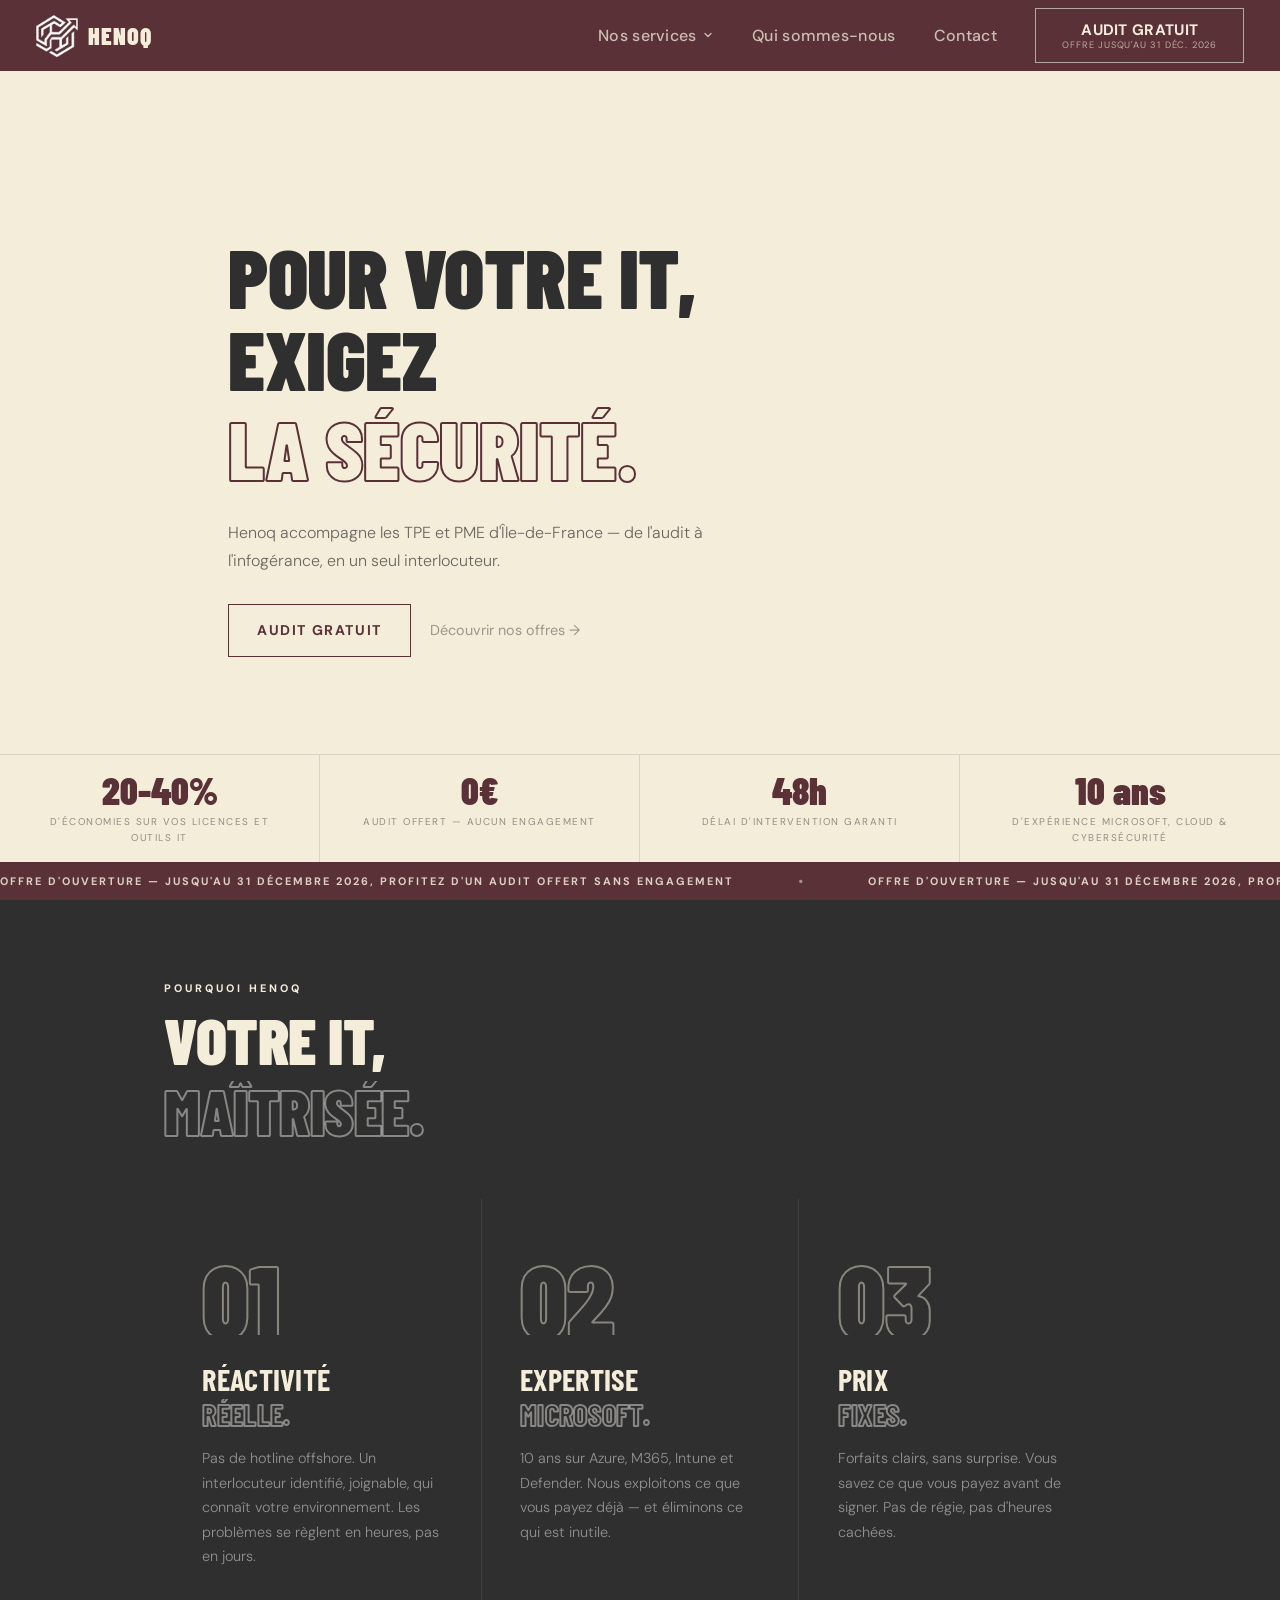
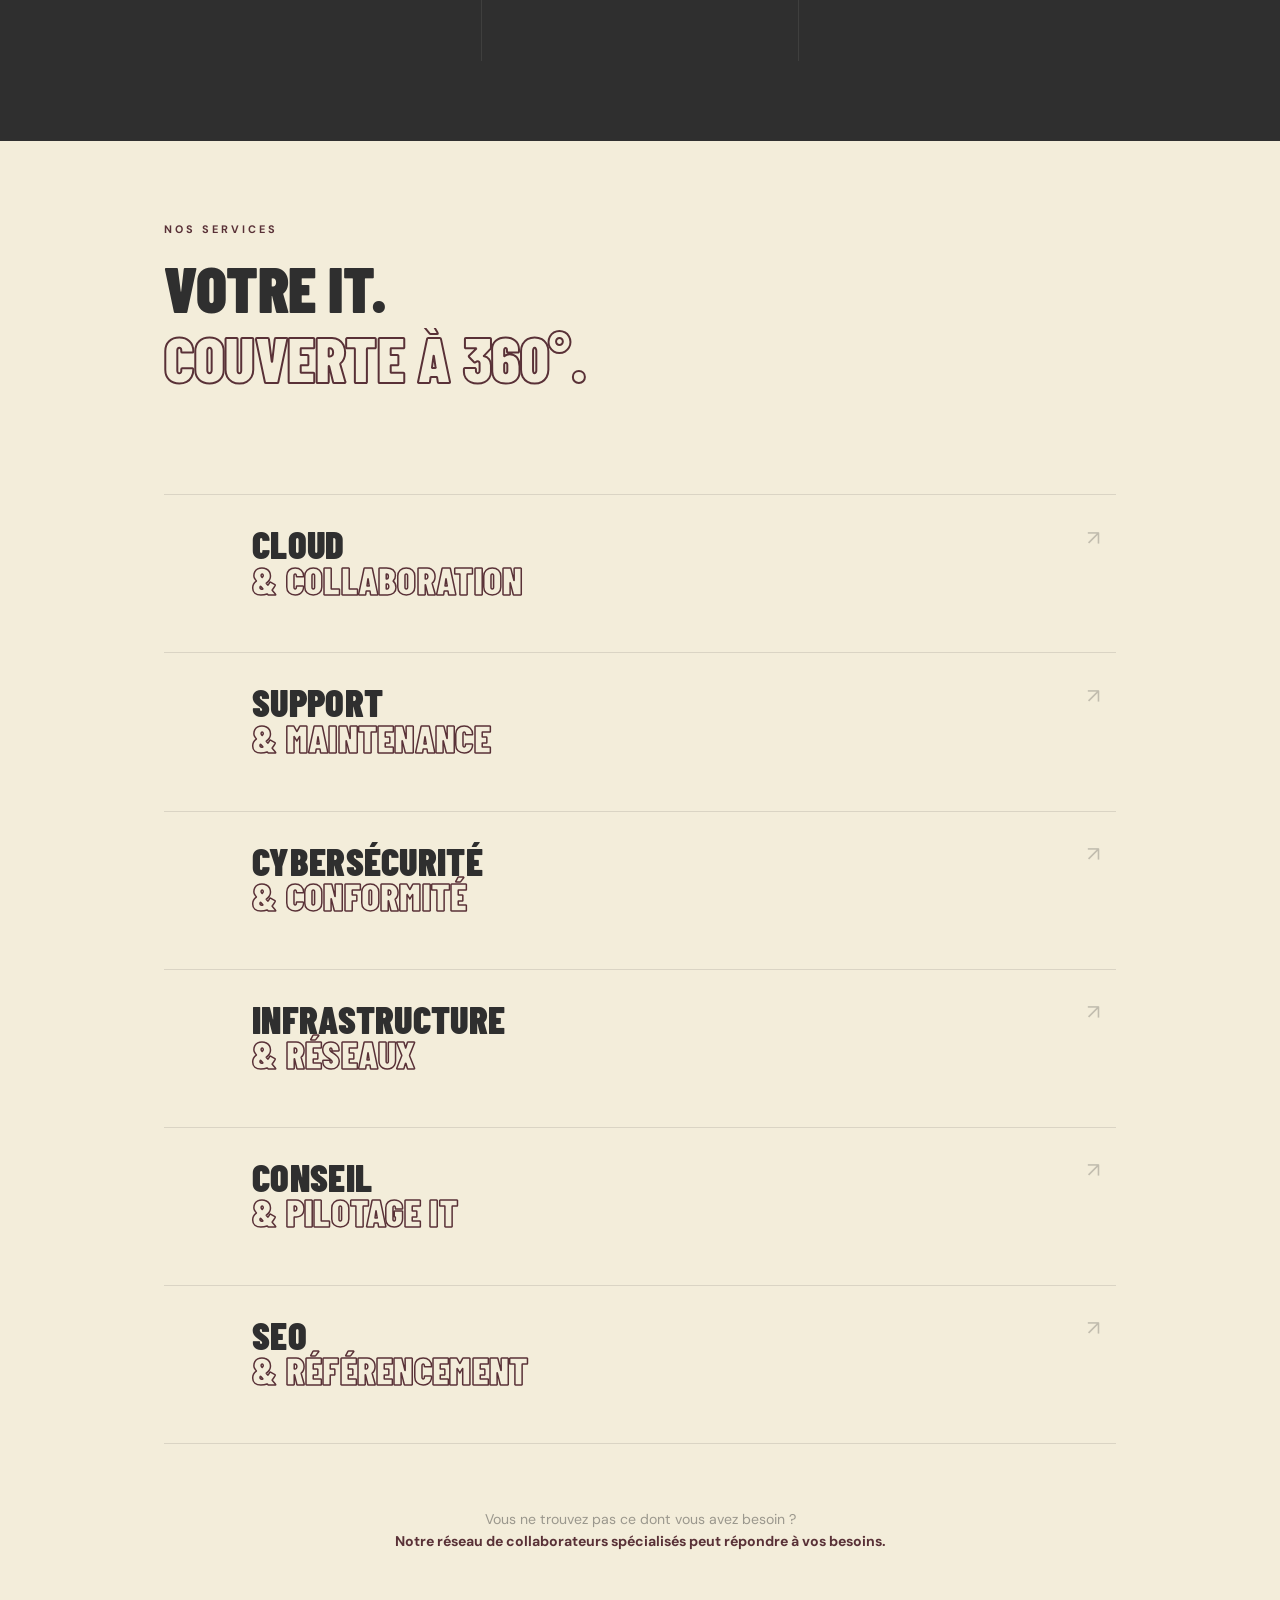
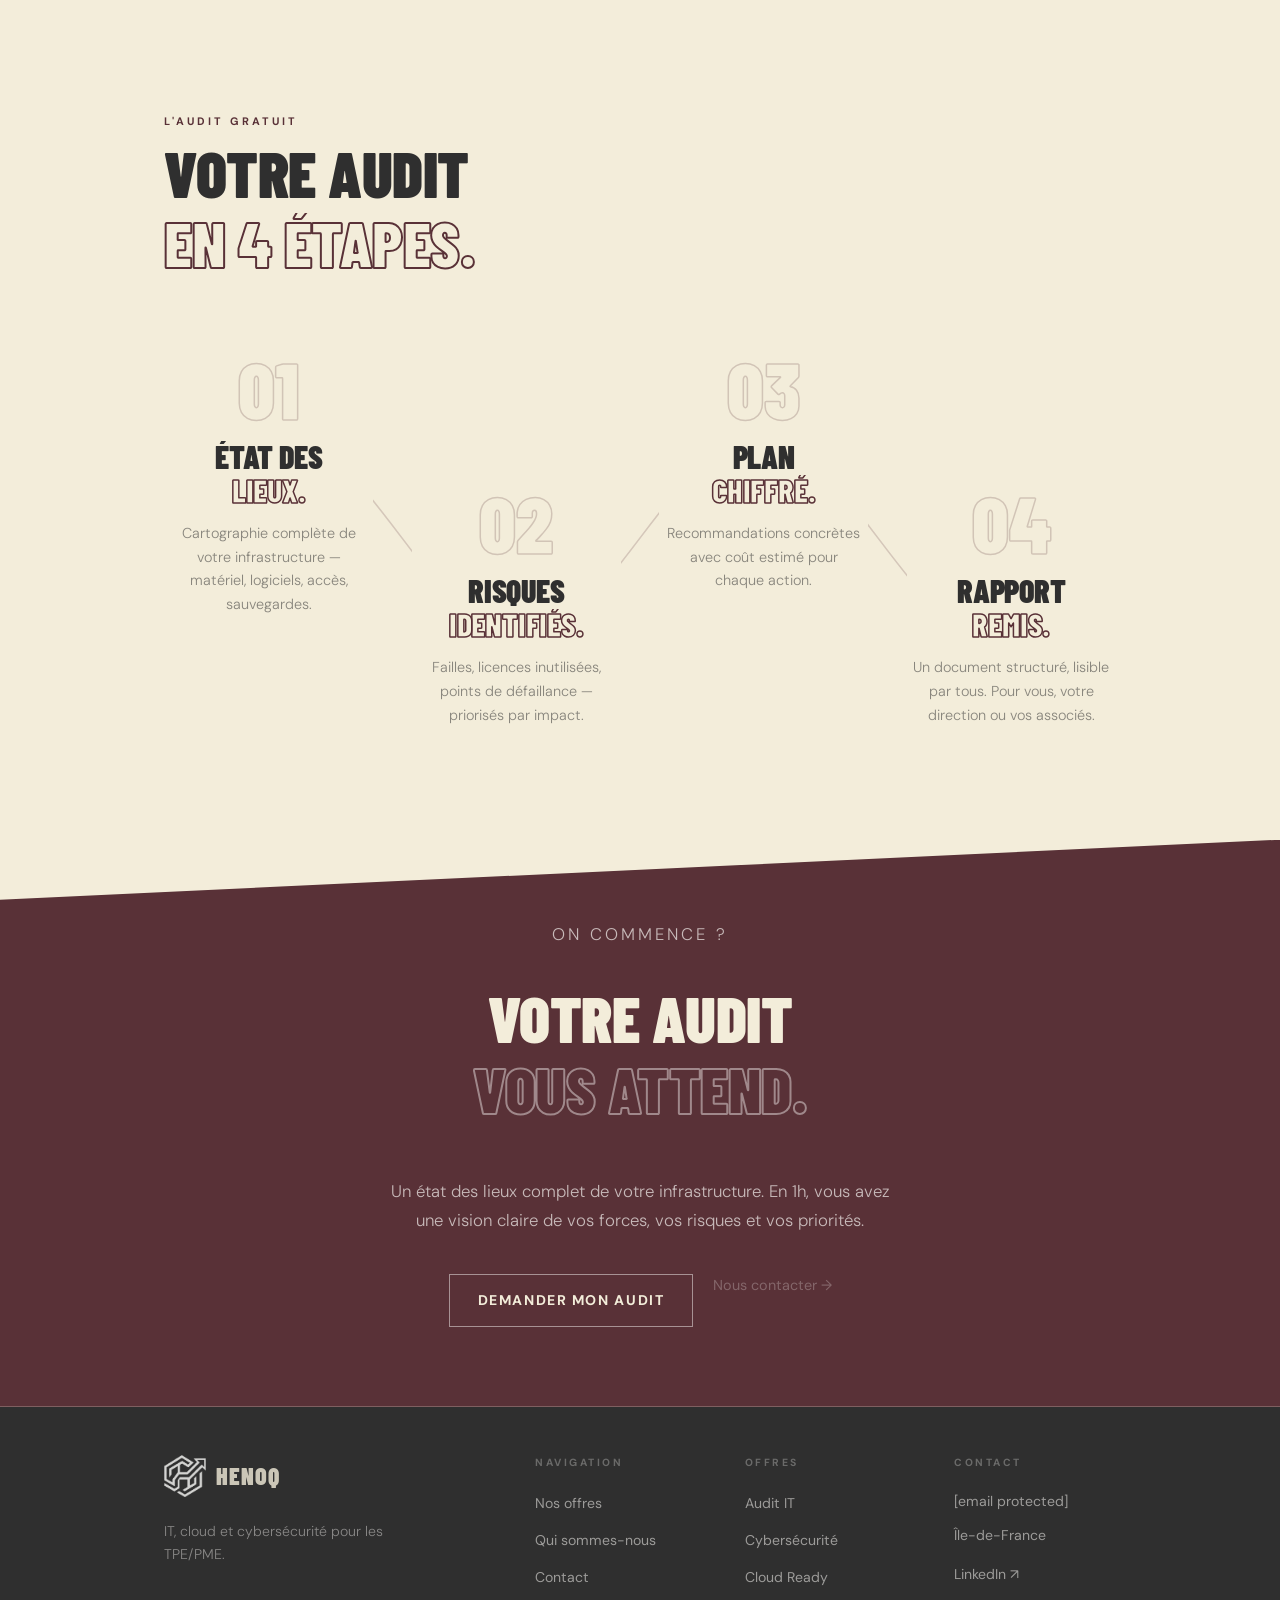
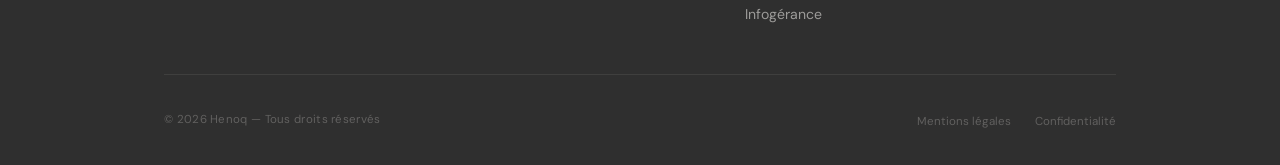
==== commit fa1456c1: "Ajout du favicon" ====
--- a/index.html
+++ b/index.html
@@ -33,9 +33,8 @@
   <meta http-equiv="Permissions-Policy"     content="camera=(), microphone=(), geolocation=()">
 
   <!-- ── Favicons ── -->
-  <link rel="icon"             type="image/svg+xml" href="assets/favicon.svg">
-  <link rel="icon"             type="image/png"     href="assets/favicon-32.png" sizes="32x32">
-  <link rel="apple-touch-icon"                      href="assets/apple-touch-icon.png">
+  <link rel="icon"             type="image/png"     href="assets/images/logo-white.png">
+  <link rel="apple-touch-icon"                      href="assets/images/logo-white.png">
   <link rel="manifest"                              href="site.webmanifest">
   <meta name="theme-color" content="#593137">
 
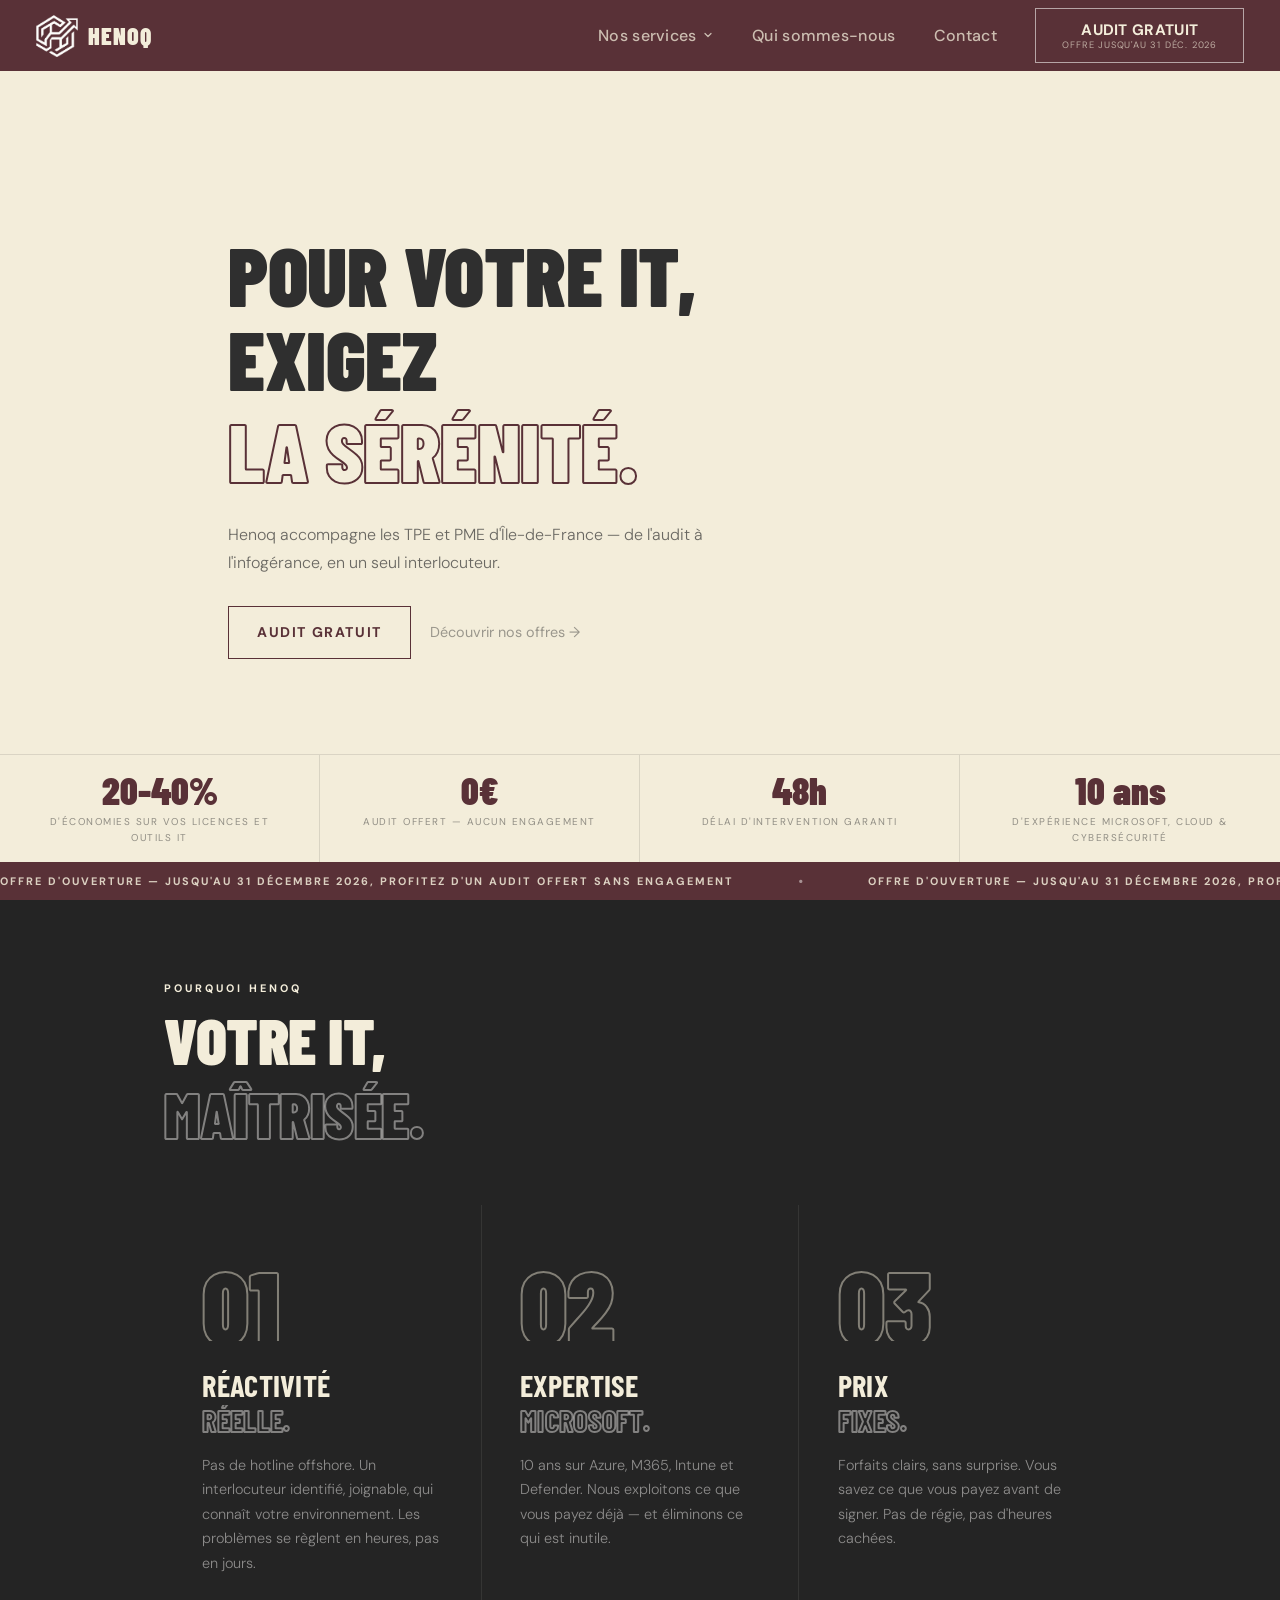
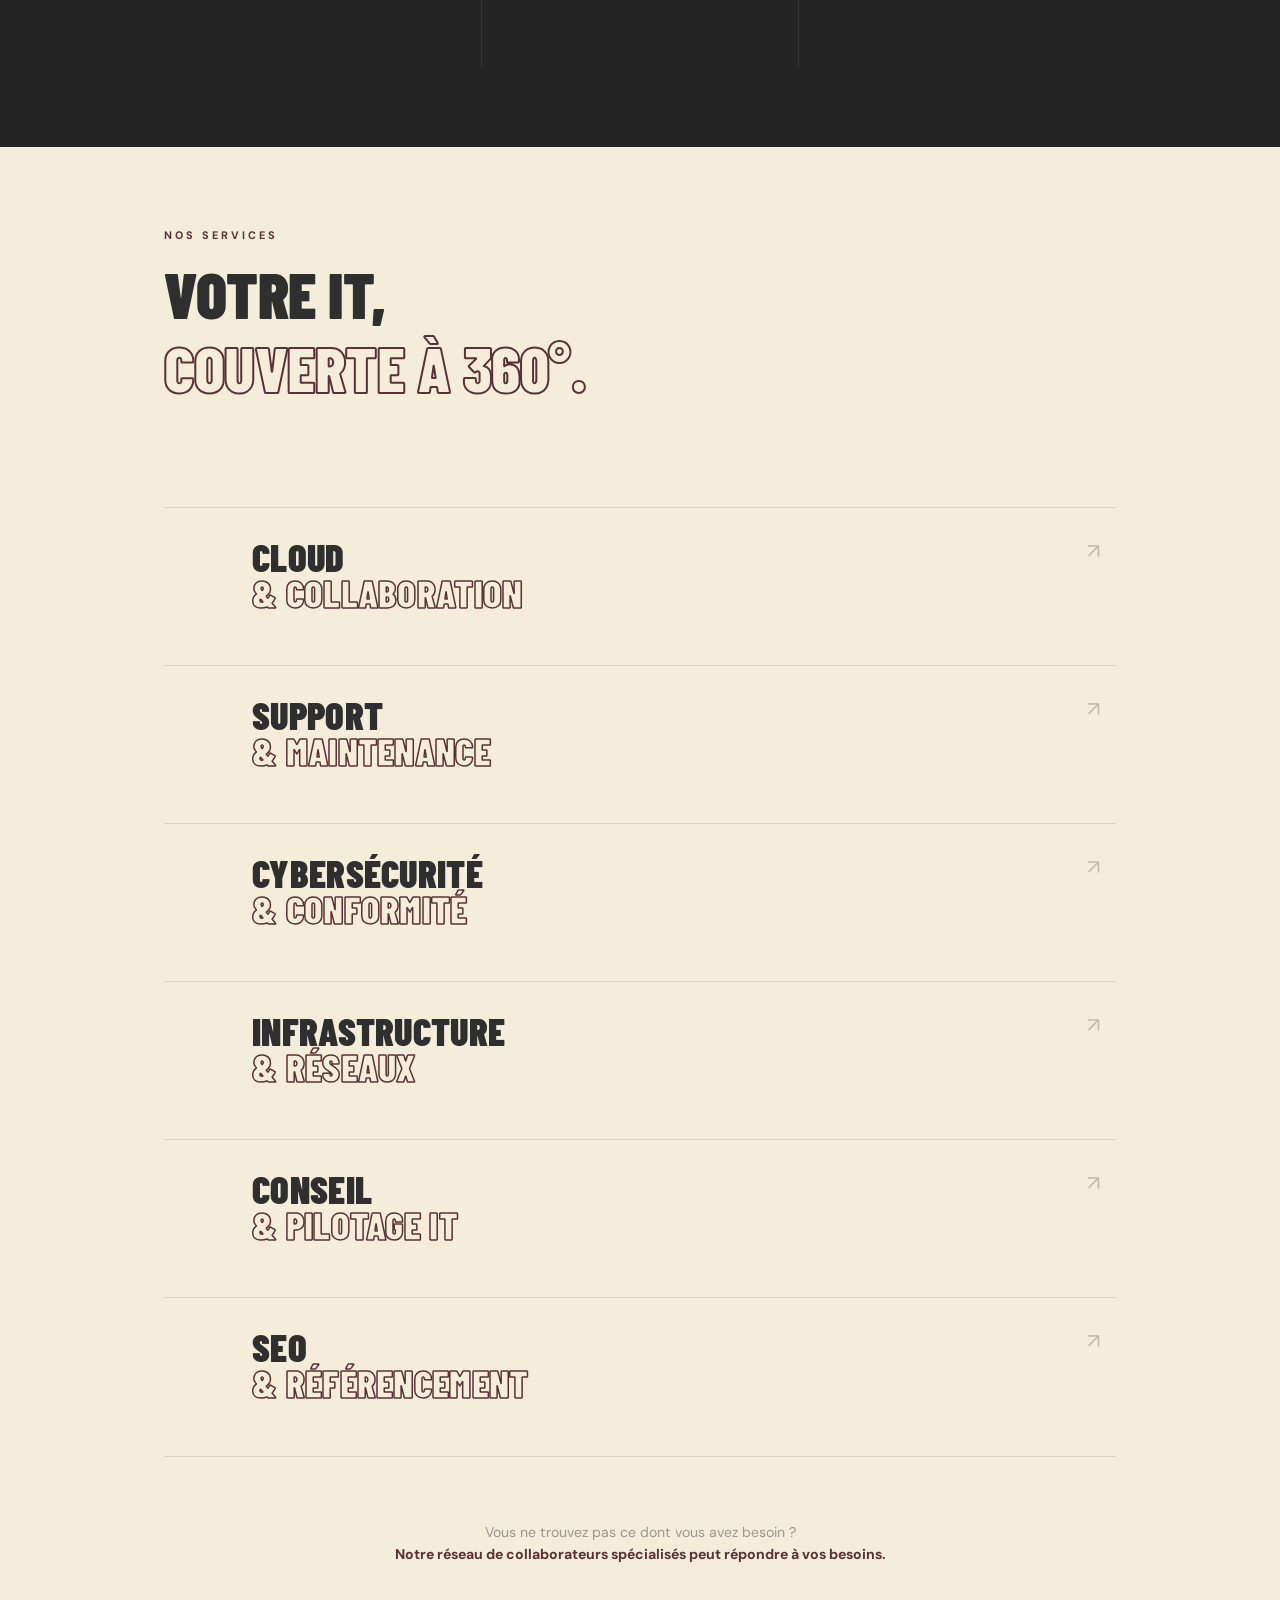
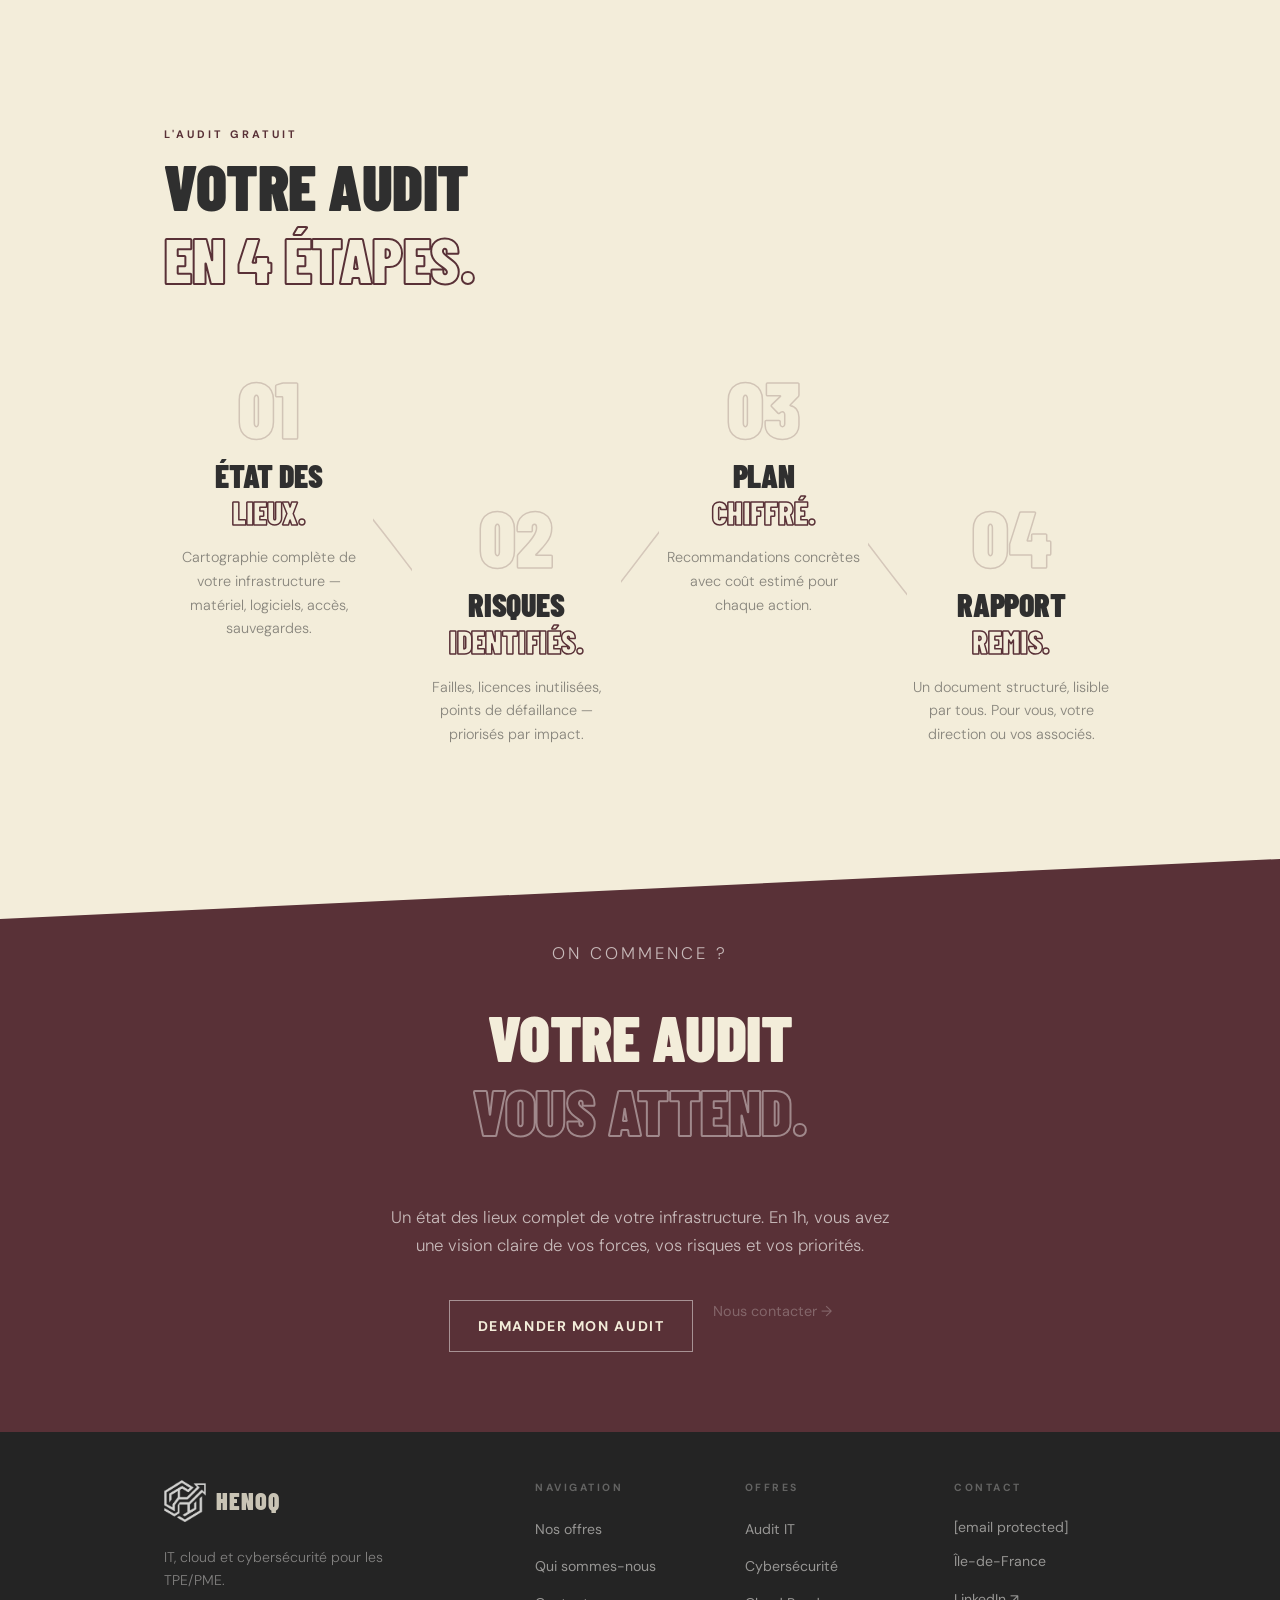
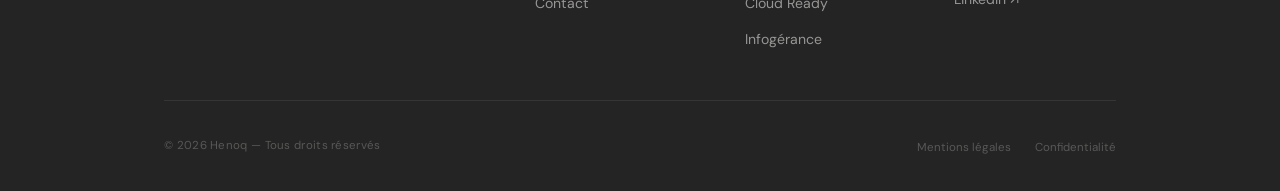
==== commit d4b15c0d: "Remplacement du gris anthractie par un gris un peu plus foncé" ====
--- a/index.html
+++ b/index.html
@@ -236,7 +236,7 @@
         <div class="svc-header">
           <p class="sec-eyebrow reveal">Nos services</p>
           <h2 id="offers-title" class="sec-title reveal reveal-d1">
-            <span class="lw">VOTRE IT.</span>
+            <span class="lw">VOTRE IT,</span>
             <span class="lw outline">COUVERTE À 360°.</span>
           </h2>
         </div>
@@ -270,7 +270,7 @@
             <div class="svc-arrow">↗</div>
           </div>
 
-          <div class="svc-item reveal reveal-d1" data-bg="#1a1a1a" data-accent="#F3EDDA">
+          <div class="svc-item reveal reveal-d1" data-bg="#242424" data-accent="#F3EDDA">
             <a href="offres.html#support" class="svc-link" aria-label="Support & Maintenance"></a>
             <div class="svc-body">
               <h3 class="svc-title">Support<br><span class="svc-title-outline">&amp; Maintenance</span></h3>
@@ -330,7 +330,7 @@
             <div class="svc-arrow">↗</div>
           </div>
 
-          <div class="svc-item reveal reveal-d1" data-bg="#1a1a1a" data-accent="#F3EDDA">
+          <div class="svc-item reveal reveal-d1" data-bg="#242424" data-accent="#F3EDDA">
             <a href="offres.html#infrastructure" class="svc-link" aria-label="Infrastructure & Réseaux"></a>
             <div class="svc-body">
               <h3 class="svc-title">Infrastructure<br><span class="svc-title-outline">&amp; Réseaux</span></h3>
@@ -392,7 +392,7 @@
             <div class="svc-arrow">↗</div>
           </div>
 
-          <div class="svc-item reveal reveal-d3" data-bg="#1a1a1a" data-accent="#F3EDDA">
+          <div class="svc-item reveal reveal-d3" data-bg="#242424" data-accent="#F3EDDA">
             <a href="offres.html#seo" class="svc-link" aria-label="SEO & Référencement"></a>
             <div class="svc-body">
               <h3 class="svc-title">SEO<br><span class="svc-title-outline">&amp; Référencement</span></h3>
--- a/css/global.css
+++ b/css/global.css
@@ -62,7 +62,7 @@
   40%, 60% { transform: translateX(4px); }
 }
 
-.lw { display: block; overflow: hidden; padding-bottom: .12em; }
+.lw { display: block; overflow: visible; padding-bottom: .25em; }
 
 .l {
   display: block;
--- a/css/nav.css
+++ b/css/nav.css
@@ -395,7 +395,7 @@
 /* ══════════════════════════════════════════
    FOOTER
 ══════════════════════════════════════════ */
-#footer { background: var(--dark); padding: 48px 0 32px; }
+#footer { background: #242424; padding: 48px 0 32px; }
 
 .footer-inner {
   display: grid;
--- a/css/index.css
+++ b/css/index.css
@@ -202,8 +202,8 @@
 
 /* ══ POURQUOI HENOQ ══ */
 /* Augmente le padding-bottom sur les .lw des sec-title pour éviter la coupure des accents */
-.sec-title .lw { padding-bottom: .15em; }
-#why { background: var(--dark); }
+.sec-title .lw { overflow: visible; padding-bottom: .2em; }
+#why { background: #242424; }
 
 .why-grid {
   display: grid;
@@ -213,7 +213,7 @@
   position: relative;
 }
 .why-item {
-  background: var(--dark);
+  background: #242424;
   padding: 2.4rem 2rem;
   transition: background .4s;
   position: relative;
@@ -543,14 +543,15 @@
 /* Gros chiffre — toujours en haut du texte */
 .audit-step-num-wrap {
   position: relative;
-  height: 5rem;
+  height: auto;
+  min-height: 5rem;
   width: 100%;
   display: flex;
   align-items: flex-start;
   justify-content: center;
   margin-bottom: .8rem;
   z-index: 2;
-  background: var(--offwhite);
+  background: transparent;
 }
 
 .audit-big-num {
@@ -581,7 +582,7 @@
   color: var(--dark);
   margin-bottom: .8rem;
 }
-.audit-step-title .lw { overflow: hidden; padding-bottom: .12em; }
+.audit-step-title .lw { overflow: visible; padding-bottom: .2em; }
 .audit-step-title .outline { color: transparent; -webkit-text-stroke: 1.5px var(--maroon); }
 
 .audit-step p {
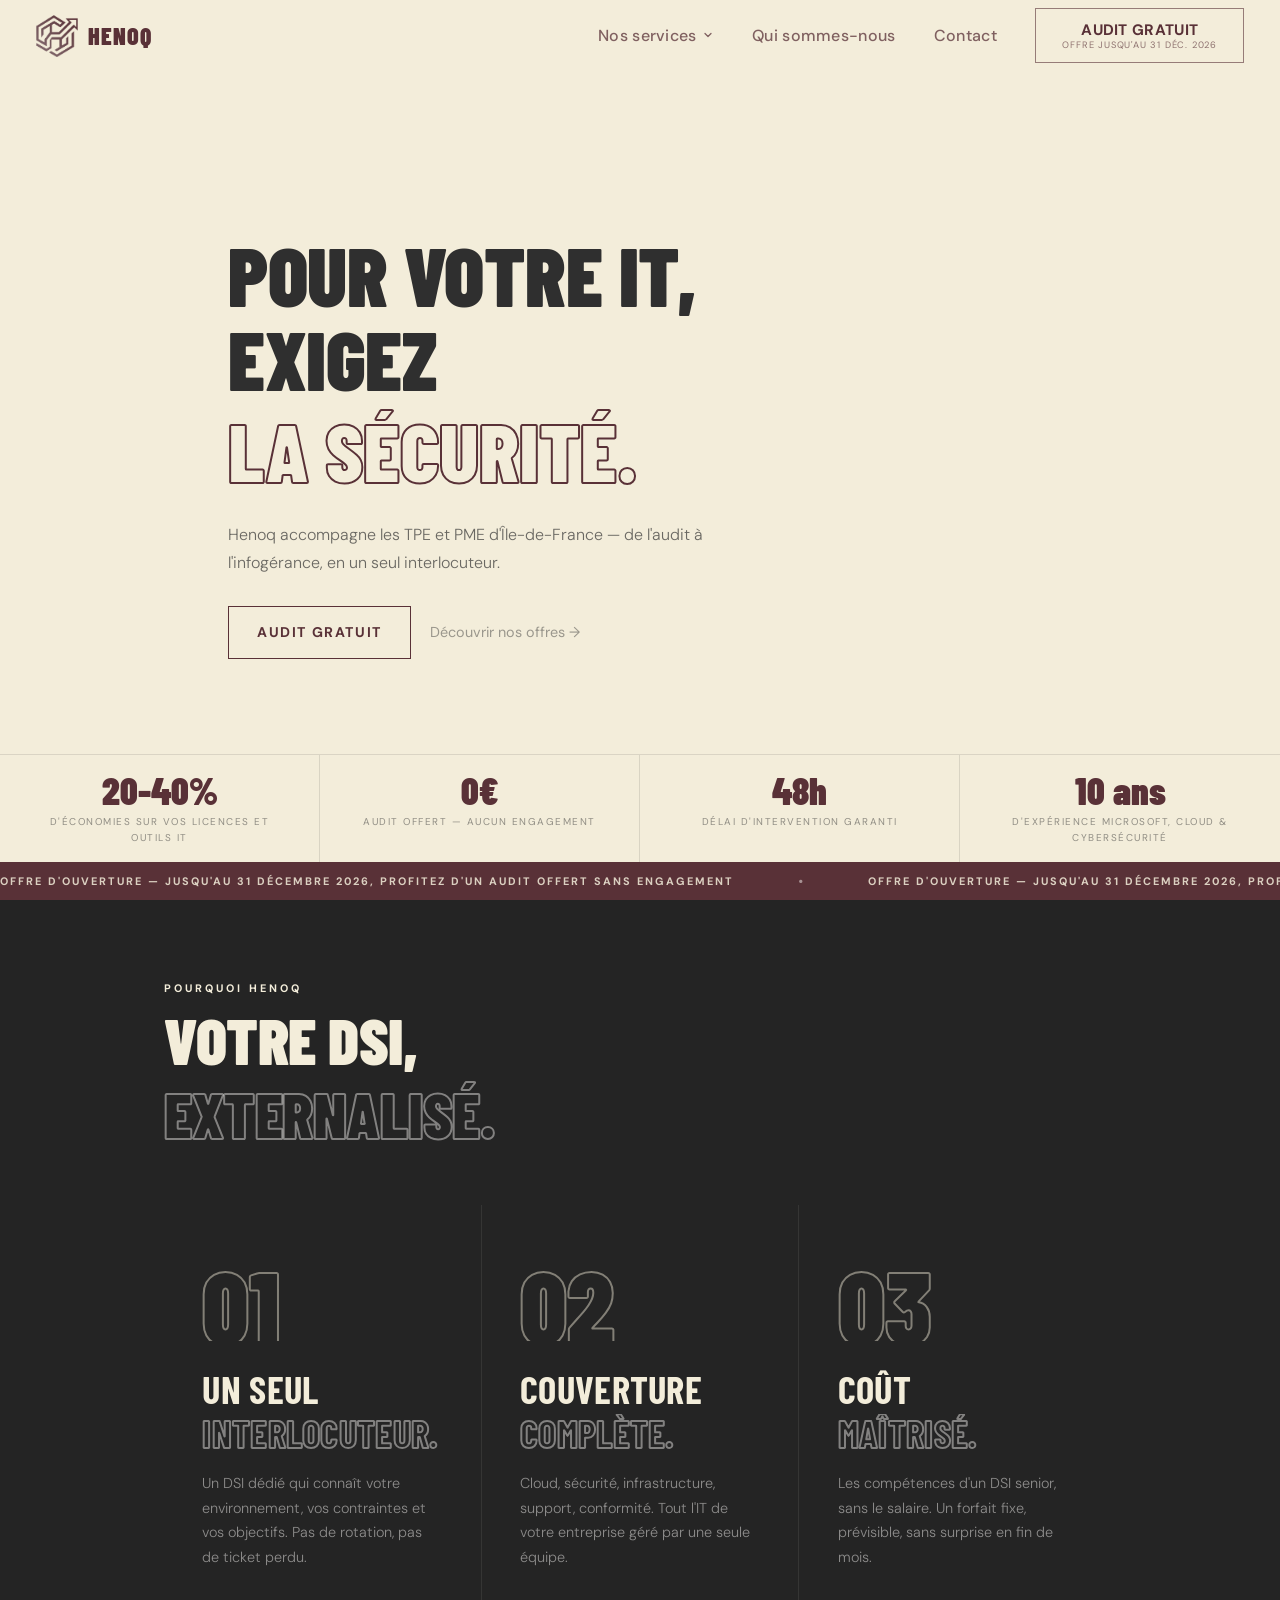
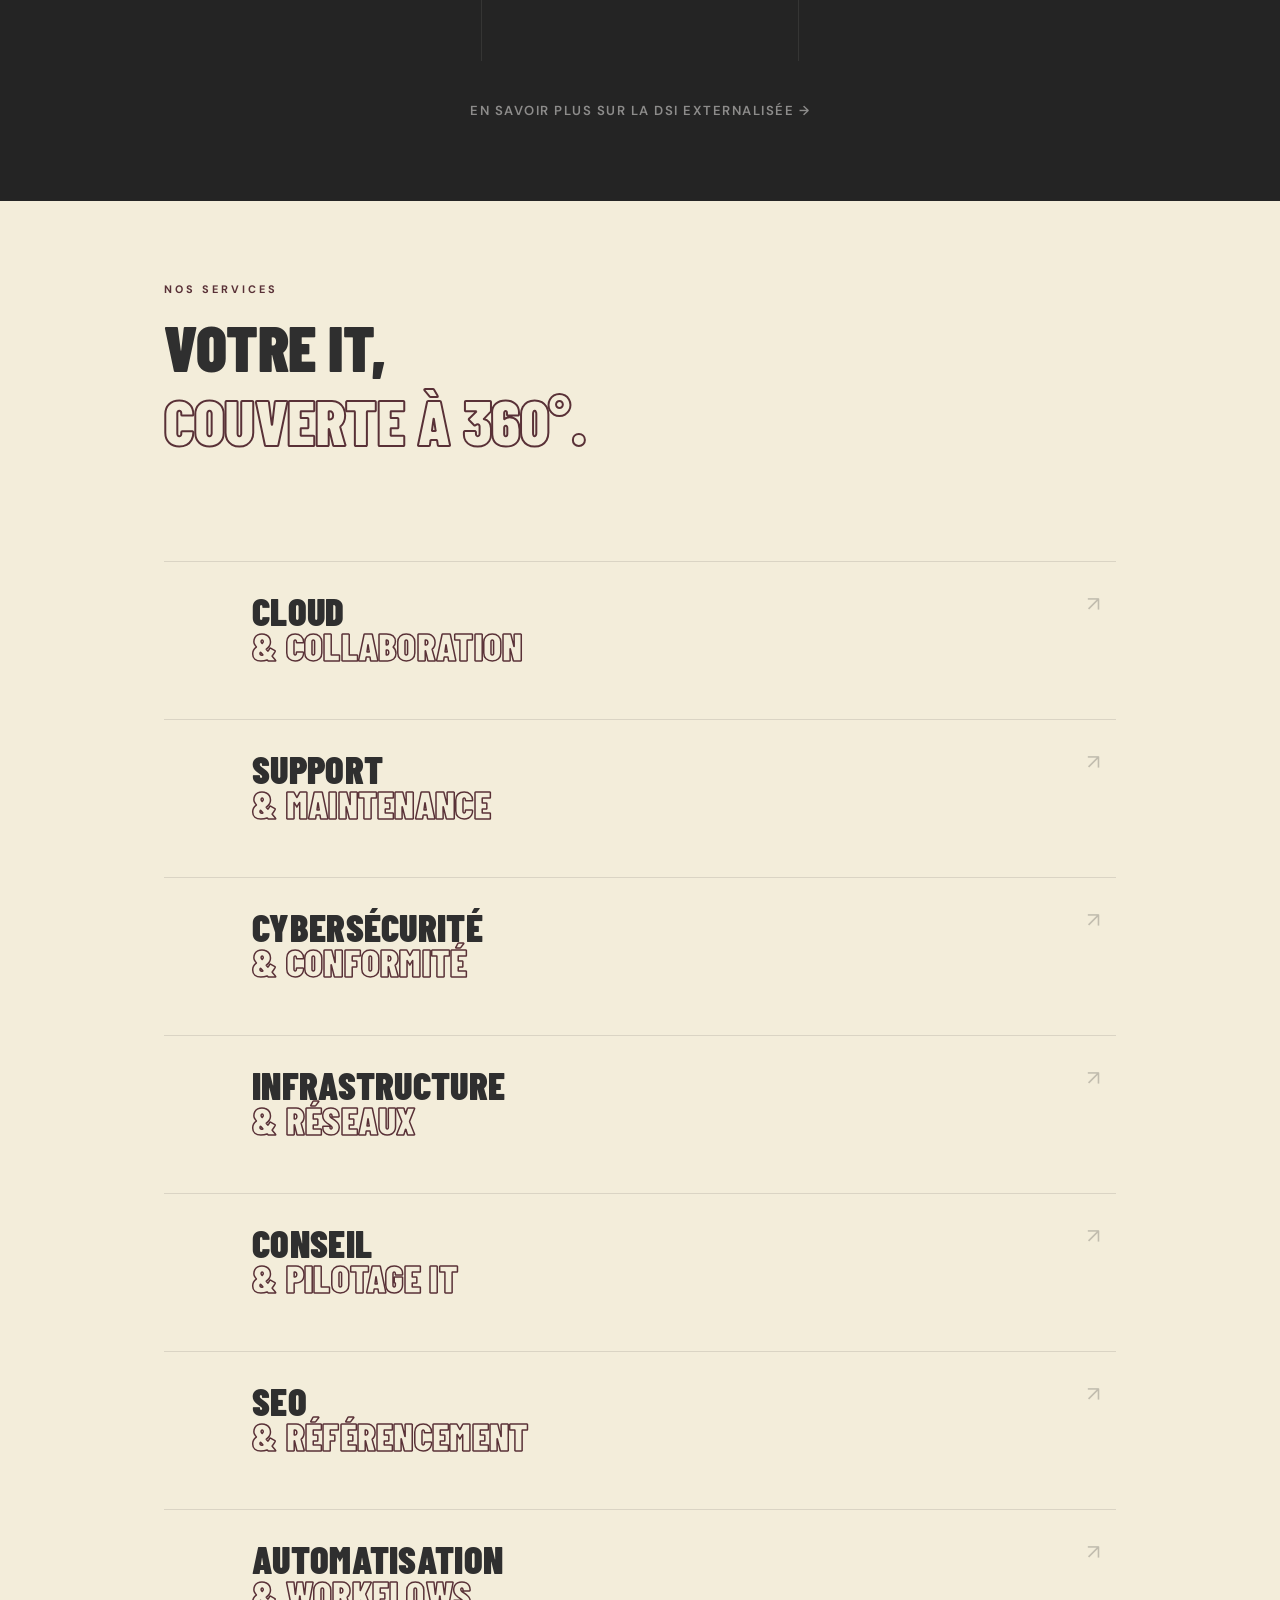
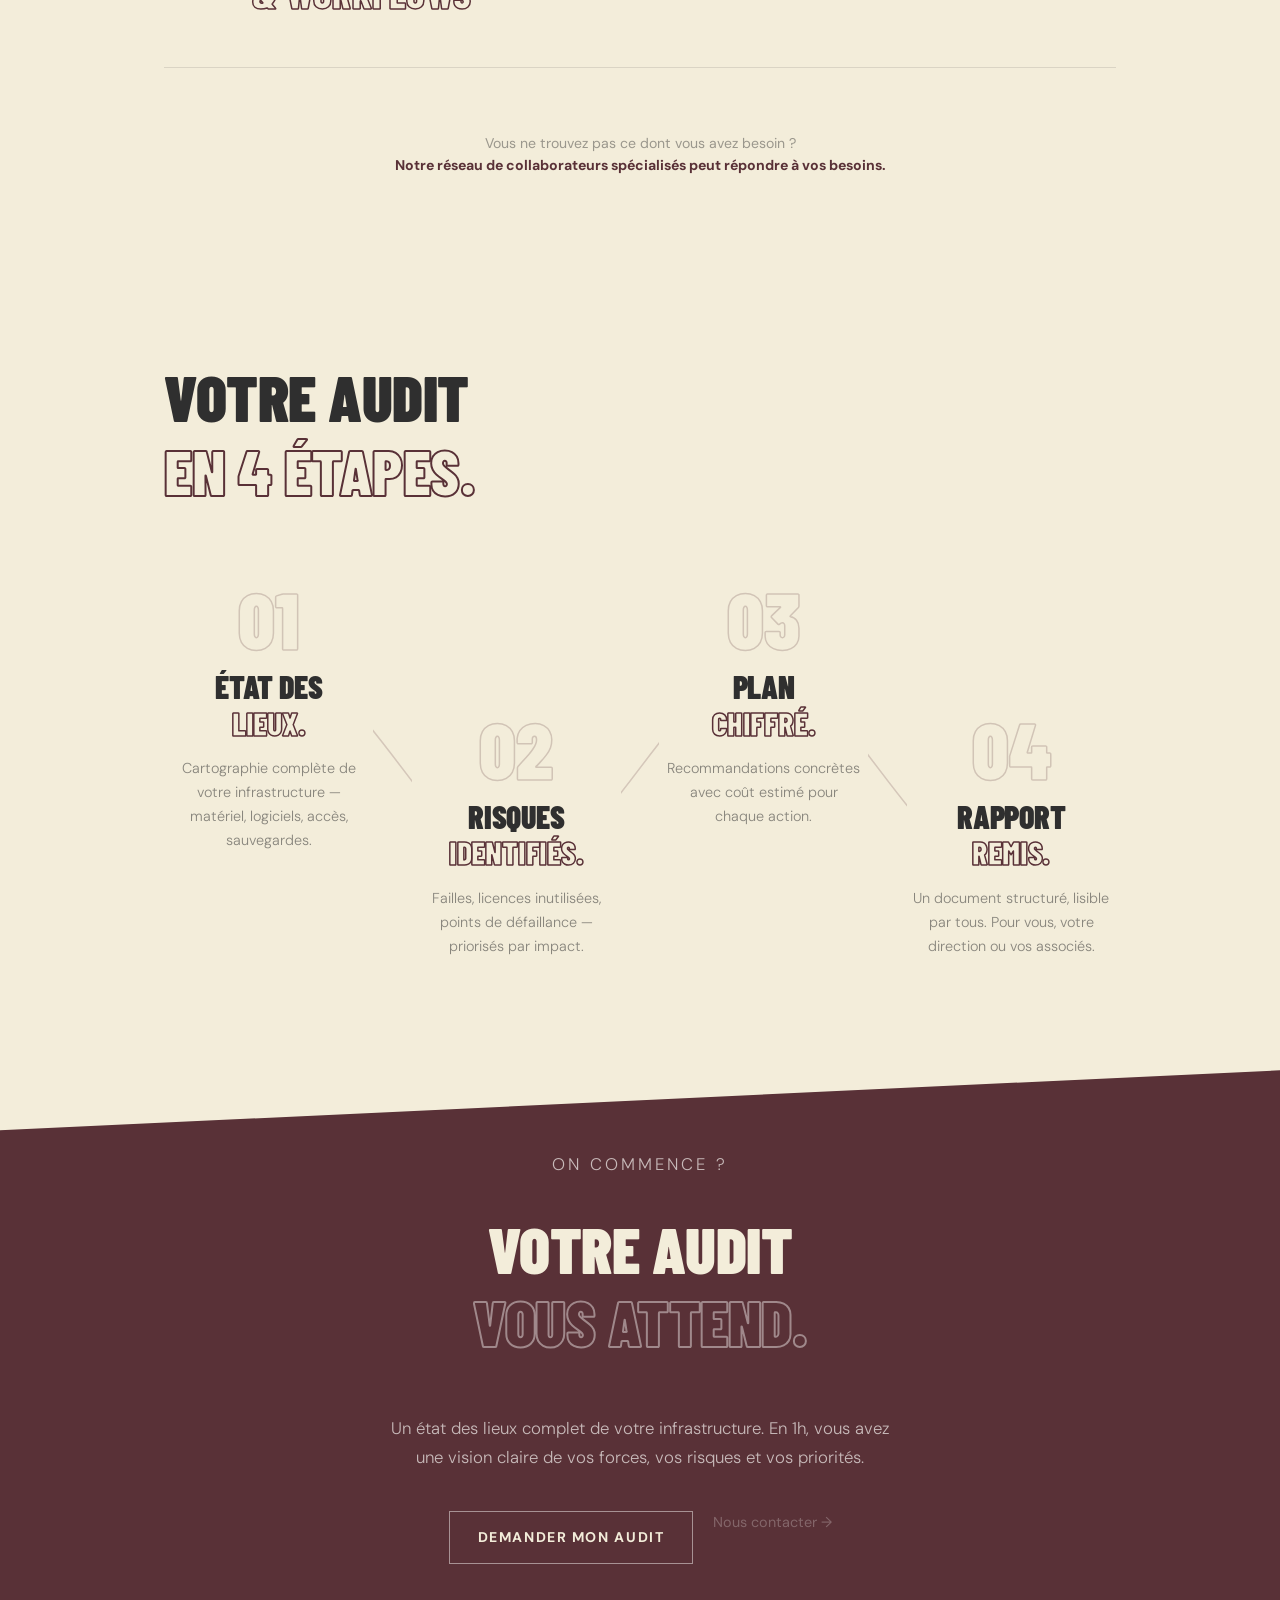
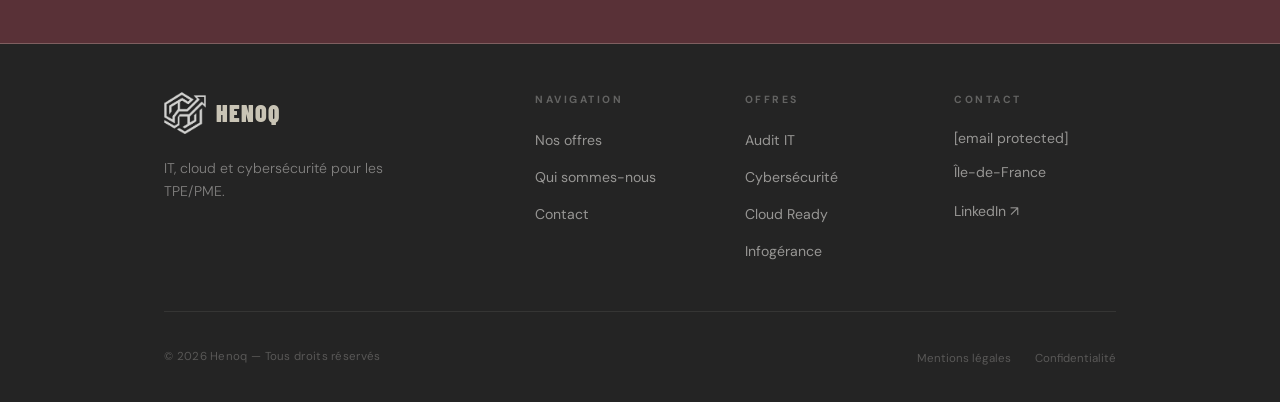
==== commit ae015d44: "Modification de description, ajout d'images, ajout d'une page et de son carrousel" ====
--- a/index.html
+++ b/index.html
@@ -5,7 +5,7 @@
   <meta name="viewport" content="width=device-width, initial-scale=1.0">
 
   <!-- ── SEO ── -->
-  <title>Henoq — IT, Cloud & Cybersécurité pour TPE/PME en Île-de-France</title>
+  <title>Henoq — Externalisez votre IT</title>
   <meta name="description" content="Henoq accompagne les TPE et PME d'Île-de-France : audit IT gratuit, cloud Microsoft 365 & Azure, cybersécurité, infogérance.">
   <meta name="author" content="Henoq">
   <meta name="robots" content="index, follow">
@@ -85,21 +85,25 @@
           <svg class="nav-chevron" width="12" height="12" viewBox="0 0 24 24" fill="none" stroke="currentColor" stroke-width="2.5" stroke-linecap="round" stroke-linejoin="round"><polyline points="6 9 12 15 18 9"/></svg>
         </button>
         <ul class="nav-dropdown" role="list">
-          <li><a href="cybersecurite.html">
-            <span class="nav-drop-title">Cybersécurité</span>
-            <span class="nav-drop-sub">Protection & conformité</span>
-          </a></li>
           <li><a href="dsi-externalisee.html">
             <span class="nav-drop-title">DSI externalisée</span>
             <span class="nav-drop-sub">Votre DSI sans les coûts</span>
+          </a></li>
+          <li><a href="infogerance.html">
+            <span class="nav-drop-title">Infogérance</span>
+            <span class="nav-drop-sub">Gestion complète de votre IT</span>
           </a></li>
           <li><a href="conseil-formation.html">
             <span class="nav-drop-title">Conseil & Formation</span>
             <span class="nav-drop-sub">Stratégie IT & montée en compétences</span>
           </a></li>
-          <li><a href="infogerance.html">
-            <span class="nav-drop-title">Infogérance</span>
-            <span class="nav-drop-sub">Gestion complète de votre IT</span>
+          <li><a href="cybersecurite.html">
+            <span class="nav-drop-title">Cybersécurité</span>
+            <span class="nav-drop-sub">Protection & conformité</span>
+          </a></li>
+          <li><a href="automatisation.html">
+            <span class="nav-drop-title">Automatisation</span>
+            <span class="nav-drop-sub">Workflows & intégrations n8n</span>
           </a></li>
         </ul>
       </li>
@@ -189,42 +193,45 @@
       <div class="wrap">
         <p class="sec-eyebrow light reveal">Pourquoi Henoq</p>
         <h2 id="why-title" class="sec-title light reveal reveal-d1">
-          <span class="lw">VOTRE IT,</span>
-          <span class="lw outline light">MAÎTRISÉE.</span>
+          <span class="lw">VOTRE DSI,</span>
+          <span class="lw outline light">EXTERNALISÉ.</span>
         </h2>
         <div class="why-grid">
 
           <article class="why-item reveal">
             <p class="why-num" aria-hidden="true"><span class="lw"><span class="why-num-inner">01</span></span></p>
             <h3>
-              <span class="lw">RÉACTIVITÉ</span>
-              <span class="lw outline light">RÉELLE.</span>
+              <span class="lw">UN SEUL</span>
+              <span class="lw outline light">INTERLOCUTEUR.</span>
             </h3>
-            <p>Pas de hotline offshore. Un interlocuteur identifié, joignable, qui connaît votre environnement. Les problèmes se règlent en heures, pas en jours.</p>
+            <p>Un DSI dédié qui connaît votre environnement, vos contraintes et vos objectifs. Pas de rotation, pas de ticket perdu.</p>
             <span class="why-tag">Intervention &lt; 48h →</span>
           </article>
 
           <article class="why-item reveal reveal-d1">
             <p class="why-num" aria-hidden="true"><span class="lw"><span class="why-num-inner">02</span></span></p>
             <h3>
-              <span class="lw">EXPERTISE</span>
-              <span class="lw outline light">MICROSOFT.</span>
+              <span class="lw">COUVERTURE</span>
+              <span class="lw outline light">COMPLÈTE.</span>
             </h3>
-            <p>10 ans sur Azure, M365, Intune et Defender. Nous exploitons ce que vous payez déjà — et éliminons ce qui est inutile.</p>
-            <span class="why-tag">Azure · M365 · Intune →</span>
+            <p>Cloud, sécurité, infrastructure, support, conformité. Tout l'IT de votre entreprise géré par une seule équipe.</p>
+            <span class="why-tag">360° sans angle mort →</span>
           </article>
 
           <article class="why-item reveal reveal-d2">
             <p class="why-num" aria-hidden="true"><span class="lw"><span class="why-num-inner">03</span></span></p>
             <h3>
-              <span class="lw">PRIX</span>
-              <span class="lw outline light">FIXES.</span>
+              <span class="lw">COÛT</span>
+              <span class="lw outline light">MAÎTRISÉ.</span>
             </h3>
-            <p>Forfaits clairs, sans surprise. Vous savez ce que vous payez avant de signer. Pas de régie, pas d'heures cachées.</p>
+            <p>Les compétences d'un DSI senior, sans le salaire. Un forfait fixe, prévisible, sans surprise en fin de mois.</p>
             <span class="why-tag">Voir nos forfaits →</span>
           </article>
 
         </div>
+        <p class="why-more reveal">
+          <a href="dsi-externalisee.html">En savoir plus sur la DSI externalisée →</a>
+        </p>
       </div>
     </section>
 
@@ -314,13 +321,13 @@
                   <img src="assets/images/logo-sonicwall.png" alt="SonicWall">
                   <img src="assets/images/logo-google-authenticator.png" alt="Google Authenticator">
                   <img src="assets/images/logo-microsoft-authenticator.png" alt="Microsoft Authenticator">
-                  <img src="assets/images/logo-iso.png" alt="ISO 27001">
+                  <img src="assets/images/logo-iso.png" alt="ISO 27001" style="height:52px;">
                   <img src="assets/images/logo-pra-pca.png" alt="PRA/PCA">
                   <img src="assets/images/logo-fortinet.png" alt="Fortinet">
                   <img src="assets/images/logo-sonicwall.png" alt="SonicWall">
                   <img src="assets/images/logo-google-authenticator.png" alt="Google Authenticator">
                   <img src="assets/images/logo-microsoft-authenticator.png" alt="Microsoft Authenticator">
-                  <img src="assets/images/logo-iso.png" alt="ISO 27001">
+                  <img src="assets/images/logo-iso.png" alt="ISO 27001" style="height:52px;">
                   <img src="assets/images/logo-pra-pca.png" alt="PRA/PCA">
                 </div>
               </div>
@@ -376,13 +383,13 @@
                   <img src="assets/images/logo-google-workspace.png" alt="Google Workspace">
                   <img src="assets/images/logo-intune.png" alt="InTune">
                   <img src="assets/images/logo-glpi.png" alt="GLPI">
-                  <img src="assets/images/logo-iso.png" alt="ISO 27001">
+                  <img src="assets/images/logo-iso.png" alt="ISO 27001" style="height:52px;">
                   <img src="assets/images/logo-pra-pca.png" alt="PRA/PCA">
                   <img src="assets/images/logo-microsoft-365.png" alt="Microsoft 365">
                   <img src="assets/images/logo-google-workspace.png" alt="Google Workspace">
                   <img src="assets/images/logo-intune.png" alt="InTune">
                   <img src="assets/images/logo-glpi.png" alt="GLPI">
-                  <img src="assets/images/logo-iso.png" alt="ISO 27001">
+                  <img src="assets/images/logo-iso.png" alt="ISO 27001" style="height:52px;">
                   <img src="assets/images/logo-pra-pca.png" alt="PRA/PCA">
                 </div>
               </div>
@@ -405,14 +412,62 @@
               <div class="svc-carousel">
                 <div class="svc-carousel-track">
                   <img src="assets/images/logo-google-workspace.png" alt="Google">
-                  <img src="assets/images/logo-google-authenticator.png" alt="Google Search">
+                  <img src="assets/images/logo-google-search-console.png" alt="Google Search Console">
+                  <img src="assets/images/logo-google-analytics.png" alt="Google Analytics">
+                  <img src="assets/images/logo-semrush.png" alt="Semrush">
+                  <img src="assets/images/logo-ahrefs.png" alt="Ahrefs">
+                  <img src="assets/images/logo-screaming-frog.png" alt="Screaming Frog">
+                  <img src="assets/images/logo-yoast.png" alt="Yoast SEO">
+                  <img src="assets/images/logo-moz.png" alt="Moz">
                   <img src="assets/images/logo-google-workspace.png" alt="Google">
-                  <img src="assets/images/logo-google-authenticator.png" alt="Google Search">
+                  <img src="assets/images/logo-google-search-console.png" alt="Google Search Console">
+                  <img src="assets/images/logo-google-analytics.png" alt="Google Analytics">
+                  <img src="assets/images/logo-semrush.png" alt="Semrush">
+                  <img src="assets/images/logo-ahrefs.png" alt="Ahrefs">
+                  <img src="assets/images/logo-screaming-frog.png" alt="Screaming Frog">
+                  <img src="assets/images/logo-yoast.png" alt="Yoast SEO">
+                  <img src="assets/images/logo-moz.png" alt="Moz">
                 </div>
               </div>
             </div>
             <div class="svc-mobile-arrow"><svg xmlns="http://www.w3.org/2000/svg" width="20" height="20" viewBox="0 0 24 24" fill="none" stroke="currentColor" stroke-width="2.5" stroke-linecap="round" stroke-linejoin="round"><polyline points="6 9 12 15 18 9"/></svg></div>
             <a href="offres.html#seo" class="svc-arrow-link" aria-label="Voir la page">↗</a>
+            <div class="svc-arrow">↗</div>
+          </div>
+
+          <div class="svc-item reveal reveal-d3" data-bg="#242424" data-accent="#F3EDDA">
+            <a href="automatisation.html" class="svc-link" aria-label="Automatisation"></a>
+            <div class="svc-body">
+              <h3 class="svc-title">Automatisation<br><span class="svc-title-outline">&amp; Workflows</span></h3>
+              <p class="svc-hook">Moins de tâches répétitives, plus de temps pour l'essentiel.</p>
+              <ul class="svc-tags">
+                <li>n8n</li><li>Intégrations API</li><li>Onboarding auto</li><li>Alertes & rapports</li><li>CRM & facturation</li>
+              </ul>
+            </div>
+            <div class="svc-carousel-wrap">
+              <div class="svc-carousel">
+                <div class="svc-carousel-track">
+                  <img src="assets/images/logo-n8n.png" alt="n8n">
+                  <img src="assets/images/logo-microsoft-365.png" alt="Microsoft 365">
+                  <img src="assets/images/logo-google-workspace.png" alt="Google Workspace">
+                  <img src="assets/images/logo-glpi.png" alt="GLPI">
+                  <img src="assets/images/logo-hubspot.png" alt="HubSpot">
+                  <img src="assets/images/logo-stripe.png" alt="Stripe">
+                  <img src="assets/images/logo-github.png" alt="GitHub">
+                  <img src="assets/images/logo-trello.png" alt="Trello">
+                  <img src="assets/images/logo-n8n.png" alt="n8n">
+                  <img src="assets/images/logo-microsoft-365.png" alt="Microsoft 365">
+                  <img src="assets/images/logo-google-workspace.png" alt="Google Workspace">
+                  <img src="assets/images/logo-glpi.png" alt="GLPI">
+                  <img src="assets/images/logo-hubspot.png" alt="HubSpot">
+                  <img src="assets/images/logo-stripe.png" alt="Stripe">
+                  <img src="assets/images/logo-github.png" alt="GitHub">
+                  <img src="assets/images/logo-trello.png" alt="Trello">
+                </div>
+              </div>
+            </div>
+            <div class="svc-mobile-arrow"><svg xmlns="http://www.w3.org/2000/svg" width="20" height="20" viewBox="0 0 24 24" fill="none" stroke="currentColor" stroke-width="2.5" stroke-linecap="round" stroke-linejoin="round"><polyline points="6 9 12 15 18 9"/></svg></div>
+            <a href="automatisation.html" class="svc-arrow-link" aria-label="Voir la page">↗</a>
             <div class="svc-arrow">↗</div>
           </div>
 
--- a/css/nav.css
+++ b/css/nav.css
@@ -32,15 +32,15 @@
   justify-content: space-between;
   padding: 0 36px;
   height: 71px;
+  background: var(--offwhite);
+  transition: background .35s ease, box-shadow .35s ease;
+}
+
+#nav.solid {
   background: var(--maroon);
-  transition: background .35s ease, box-shadow .35s ease;
-}
-
-#nav.solid {
-  background: var(--offwhite);
   backdrop-filter: blur(12px);
   -webkit-backdrop-filter: blur(12px);
-  box-shadow: 0 1px 0 var(--border);
+  box-shadow: 0 1px 0 rgba(89,49,55,.3);
 }
 
 /* ── Logo image ── */
@@ -57,7 +57,7 @@
   height: 38px;
   width: auto;
   display: block;
-  filter: brightness(0) invert(1) sepia(1) saturate(0.15) hue-rotate(5deg);
+  filter: none;
   transition: filter .35s ease;
 }
 
@@ -66,13 +66,13 @@
   font-size: 1.5rem;
   font-weight: 900;
   letter-spacing: 1px;
-  color: var(--offwhite);
+  color: var(--maroon);
   transition: color .35s ease;
   line-height: 1;
 }
 
-#nav.solid .nav-logo-img { filter: none; }
-#nav.solid .nav-wordmark { color: var(--maroon); }
+#nav.solid .nav-logo-img { filter: brightness(0) invert(1) sepia(1) saturate(0.15) hue-rotate(5deg); }
+#nav.solid .nav-wordmark { color: var(--offwhite); }
 
 #footer .nav-logo-img { filter: brightness(0) invert(1) sepia(1) saturate(0.15) hue-rotate(5deg); opacity: .8; }
 #footer .nav-wordmark { color: var(--offwhite); opacity: .8; }
@@ -87,7 +87,7 @@
   font-size: .88rem;
   font-weight: 500;
   letter-spacing: .3px;
-  color: var(--offwhite);
+  color: var(--maroon);
   opacity: .75;
   transition: opacity .2s, color .35s;
   background: none;
@@ -96,7 +96,7 @@
   padding: 0;
 }
 .nav-dropdown-trigger:hover { opacity: 1; }
-#nav.solid .nav-dropdown-trigger { color: var(--maroon); }
+#nav.solid .nav-dropdown-trigger { color: var(--offwhite); }
 
 .nav-chevron {
   transition: transform .3s cubic-bezier(.76,0,.24,1);
@@ -211,7 +211,7 @@
   font-size: .88rem;
   font-weight: 500;
   letter-spacing: .3px;
-  color: var(--offwhite);
+  color: var(--maroon);
   opacity: .75;
   transition: opacity .2s, color .35s;
   position: relative;
@@ -223,7 +223,7 @@
   position: absolute;
   bottom: -3px; left: 0;
   width: 100%; height: 1.5px;
-  background: var(--offwhite);
+  background: var(--maroon);
   transform: scaleX(0);
   transform-origin: left;
   transition: transform .3s cubic-bezier(.76,0,.24,1), background .35s;
@@ -232,8 +232,8 @@
 #nav-menu a.active { opacity: 1; }
 #nav-menu a.active:not(.nav-cta)::after { transform: scaleX(1); }
 
-#nav.solid #nav-menu a { color: var(--maroon); }
-#nav.solid #nav-menu a:not(.nav-cta)::after { background: var(--maroon); }
+#nav.solid #nav-menu a { color: var(--offwhite); }
+#nav.solid #nav-menu a:not(.nav-cta)::after { background: var(--offwhite); }
 
 .nav-cta {
   opacity: 1 !important;
@@ -246,8 +246,8 @@
   overflow: hidden;
   transition: color .3s !important;
   background: transparent !important;
-  border: 1.5px solid rgba(246,244,241,.6);
-  color: var(--offwhite) !important;
+  border: 1.5px solid rgba(89,49,55,.6);
+  color: var(--maroon) !important;
   z-index: 0;
   display: flex !important;
   flex-direction: column;
@@ -258,17 +258,17 @@
 .nav-cta::before {
   content: '';
   position: absolute; inset: 0;
-  background: var(--offwhite);
+  background: var(--maroon);
   transform: translateX(-101%);
   transition: transform .45s cubic-bezier(.76,0,.24,1);
   z-index: -1;
 }
 .nav-cta:hover::before { transform: translateX(0); }
-.nav-cta:hover { color: var(--maroon) !important; }
-
-#nav.solid .nav-cta { border-color: var(--maroon); color: var(--maroon) !important; }
-#nav.solid .nav-cta::before { background: var(--maroon); }
-#nav.solid .nav-cta:hover { color: var(--offwhite) !important; }
+.nav-cta:hover { color: var(--offwhite) !important; }
+
+#nav.solid .nav-cta { border-color: rgba(246,244,241,.6); color: var(--offwhite) !important; }
+#nav.solid .nav-cta::before { background: var(--offwhite); }
+#nav.solid .nav-cta:hover { color: var(--maroon) !important; }
 
 #burger {
   display: flex;
@@ -279,10 +279,10 @@
 #burger span {
   display: block;
   width: 22px; height: 2px;
-  background: var(--offwhite);
+  background: var(--maroon);
   transition: transform .28s ease, opacity .28s ease, background .35s;
 }
-#nav.solid #burger span { background: var(--maroon); }
+#nav.solid #burger span { background: var(--offwhite); }
 
 #burger.open span:nth-child(1) { transform: translateY(7px) rotate(45deg); }
 #burger.open span:nth-child(2) { opacity: 0; }
@@ -308,23 +308,23 @@
   #nav.open #nav-menu { clip-path: inset(0 0 0% 0); opacity: 1; pointer-events: auto; }
 
   /* Fond maroon quand nav non scrollée */
-  #nav:not(.solid) #nav-menu { background: var(--maroon); border-top-color: rgba(246,244,241,.1); }
-  #nav:not(.solid) #nav-menu a { color: var(--offwhite) !important; }
-  #nav:not(.solid) .nav-dropdown-trigger { color: var(--offwhite) !important; }
-  #nav:not(.solid) .nav-drop-title { color: var(--offwhite) !important; }
-  #nav:not(.solid) .nav-drop-sub { color: rgba(246,244,241,.5) !important; }
-  #nav:not(.solid) .nav-dropdown { border-top-color: rgba(246,244,241,.15) !important; }
-  #nav:not(.solid) .nav-cta { border-color: rgba(246,244,241,.5) !important; color: var(--offwhite) !important; }
-  #nav:not(.solid) .nav-cta::before { background: var(--offwhite) !important; }
-  #nav:not(.solid) .nav-cta:hover { color: var(--maroon) !important; }
+  #nav:not(.solid) #nav-menu { background: var(--offwhite); border-top-color: rgba(89,49,55,.1); }
+  #nav:not(.solid) #nav-menu a { color: var(--maroon) !important; }
+  #nav:not(.solid) .nav-dropdown-trigger { color: var(--maroon) !important; }
+  #nav:not(.solid) .nav-drop-title { color: var(--dark) !important; }
+  #nav:not(.solid) .nav-drop-sub { color: rgba(47,47,47,.45) !important; }
+  #nav:not(.solid) .nav-dropdown { border-top-color: rgba(89,49,55,.15) !important; }
+  #nav:not(.solid) .nav-cta { border-color: rgba(89,49,55,.5) !important; color: var(--maroon) !important; }
+  #nav:not(.solid) .nav-cta::before { background: var(--maroon) !important; }
+  #nav:not(.solid) .nav-cta:hover { color: var(--offwhite) !important; }
 
   /* Fond offwhite quand nav scrollée */
-  #nav.solid #nav-menu a { color: var(--maroon) !important; opacity: .75; }
-  #nav.solid .nav-dropdown-trigger { color: var(--maroon) !important; }
-  #nav.solid .nav-drop-title { color: var(--dark) !important; }
-  #nav.solid .nav-cta { border-color: var(--maroon) !important; color: var(--maroon) !important; padding: 10px 20px !important; }
-  #nav.solid .nav-cta::before { background: var(--maroon) !important; }
-  #nav.solid .nav-cta:hover { color: var(--offwhite) !important; }
+  #nav.solid #nav-menu a { color: var(--offwhite) !important; opacity: .75; }
+  #nav.solid .nav-dropdown-trigger { color: var(--offwhite) !important; }
+  #nav.solid .nav-drop-title { color: var(--offwhite) !important; }
+  #nav.solid .nav-cta { border-color: rgba(246,244,241,.5) !important; color: var(--offwhite) !important; padding: 10px 20px !important; }
+  #nav.solid .nav-cta::before { background: var(--offwhite) !important; }
+  #nav.solid .nav-cta:hover { color: var(--maroon) !important; }
 
   /* Cacher le bouton Audit Gratuit dans le burger menu */
   #nav-menu li:has(.nav-cta) { display: none; }
@@ -352,7 +352,7 @@
     width: 100%;
     min-width: unset;
   }
-  #nav:not(.solid) .nav-dropdown { border-top-color: rgba(246,244,241,.15) !important; }
+  #nav:not(.solid) .nav-dropdown { border-top-color: rgba(89,49,55,.15) !important; }
   .nav-dropdown::before { display: none !important; }
   .nav-item--dropdown.open .nav-dropdown { display: block; opacity: 1; pointer-events: auto; }
 
--- a/css/index.css
+++ b/css/index.css
@@ -257,7 +257,7 @@
 
 .why-item h3 {
   font-family: var(--condensed);
-  font-size: clamp(1.3rem, 2.5vw, 1.9rem);
+  font-size: clamp(1.8rem, 3vw, 2.6rem);
   font-weight: 700;
   text-transform: uppercase;
   letter-spacing: .3px;
@@ -274,6 +274,21 @@
   transition: color .4s;
 }
 .why-item:hover p { color: rgba(246,244,241,.7); }
+
+.why-more {
+  margin-top: 2.4rem;
+  text-align: center;
+  font-size: .82rem;
+  font-weight: 600;
+  letter-spacing: 1.5px;
+  text-transform: uppercase;
+}
+.why-more a {
+  color: rgba(246,244,241,.5);
+  text-decoration: none;
+  transition: color .2s;
+}
+.why-more a:hover { color: var(--offwhite); }
 
 .why-tag {
   display: inline-block;
@@ -498,6 +513,7 @@
   margin-top: 4rem;
   position: relative;
   min-height: 380px;
+  overflow: hidden;
 }
 
 /* Flèche SVG zig-zag passant par chaque chiffre */
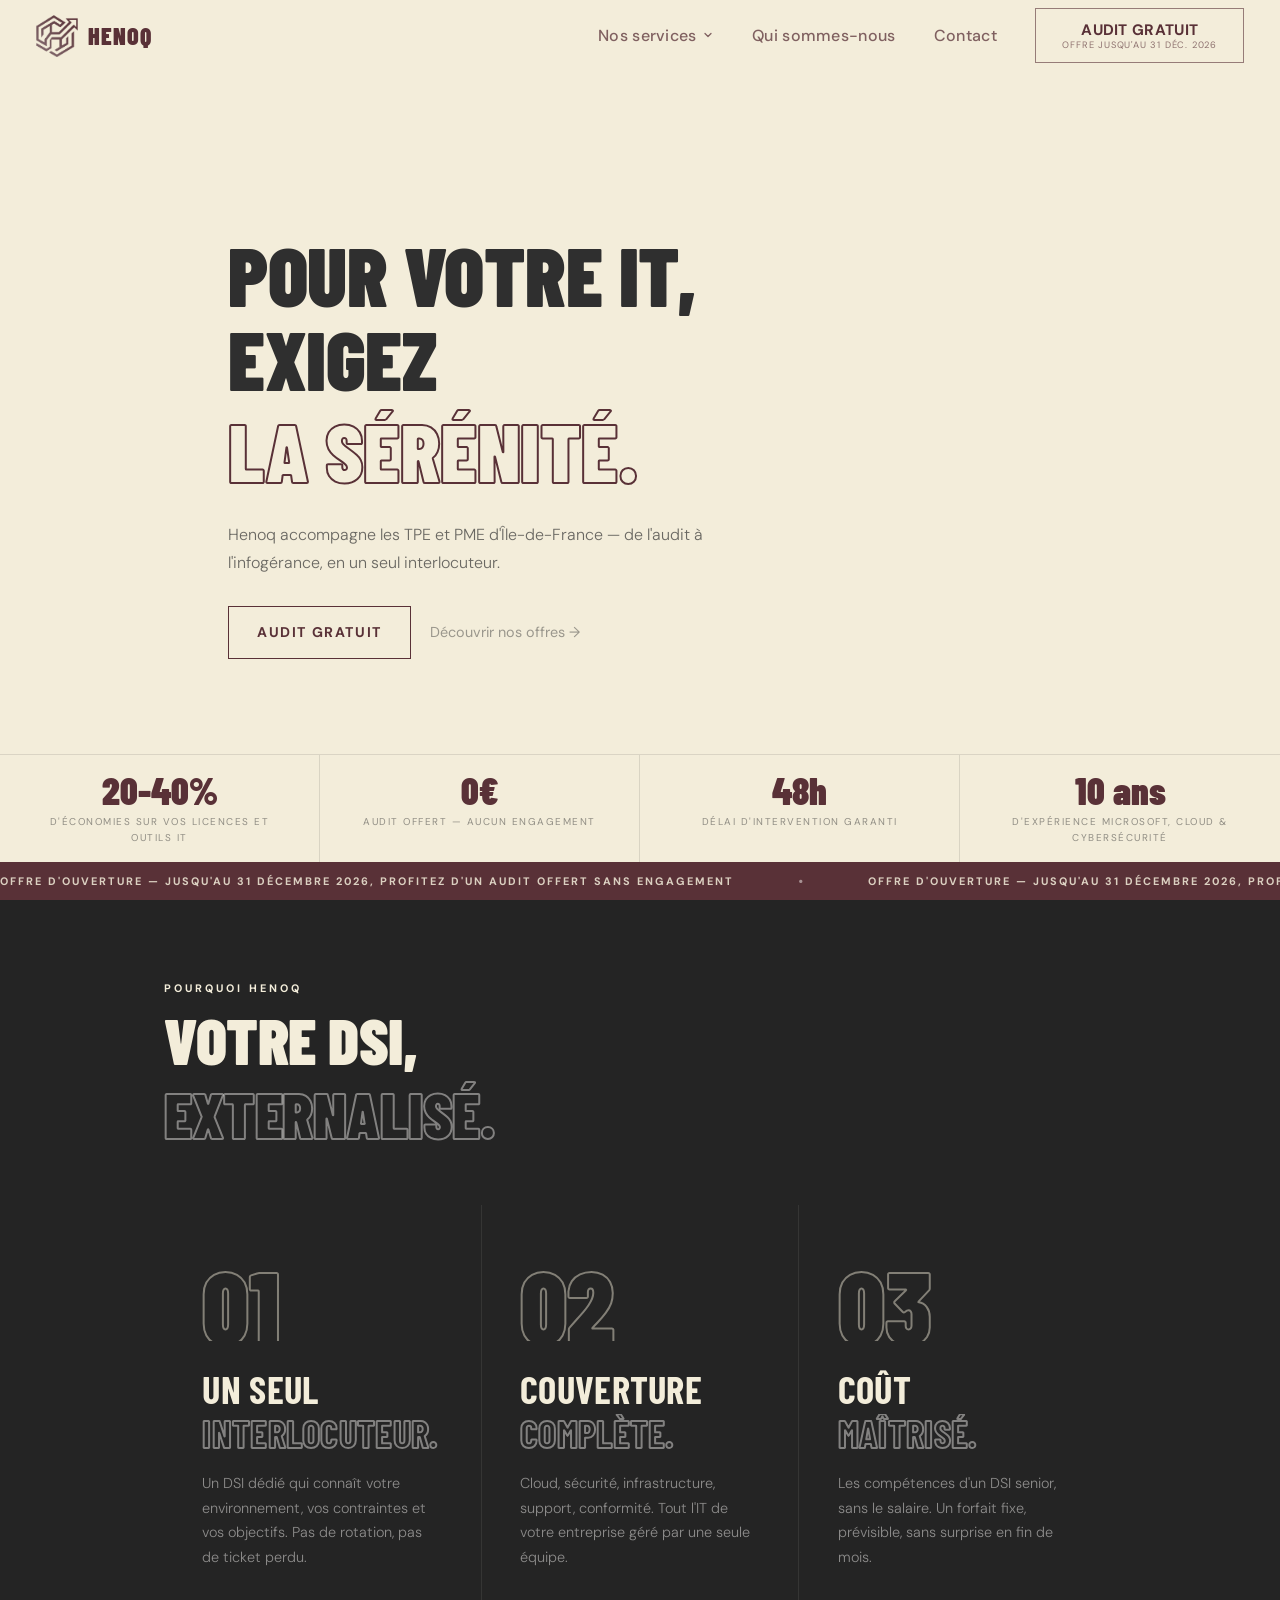
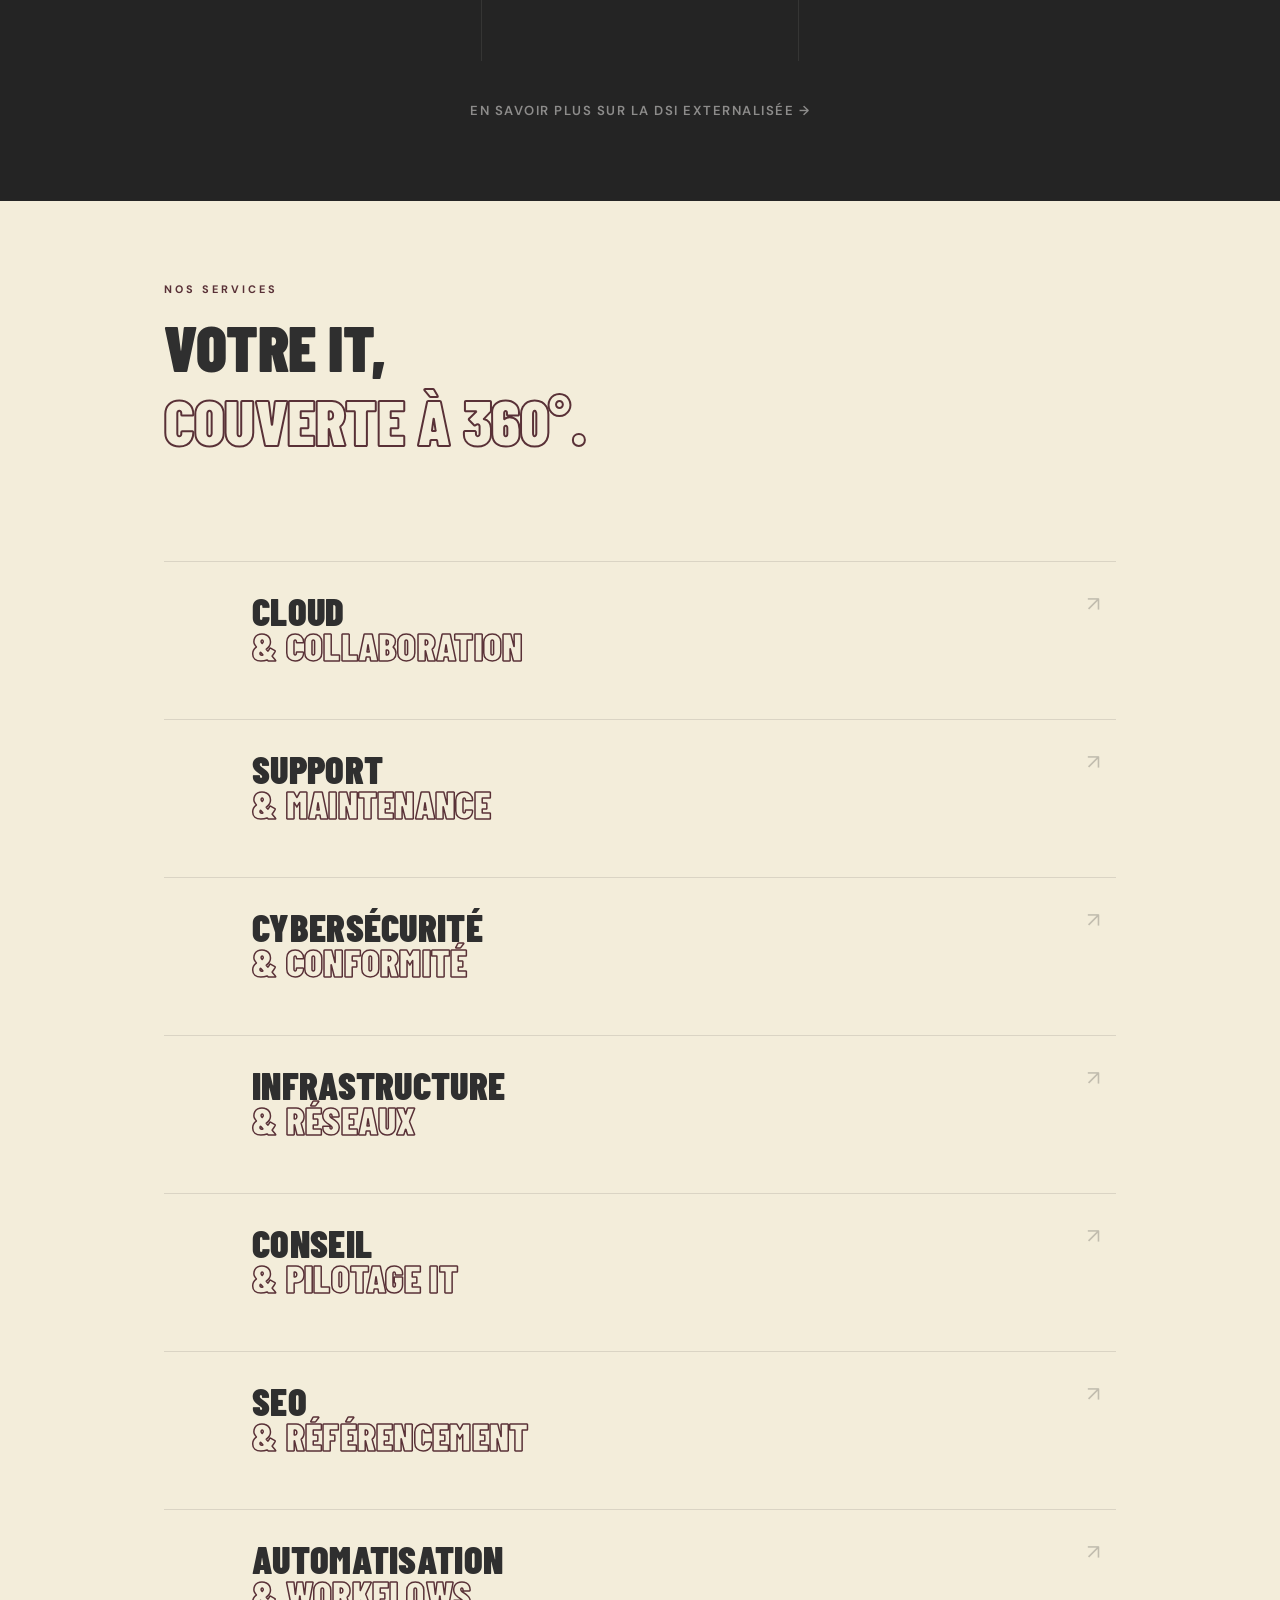
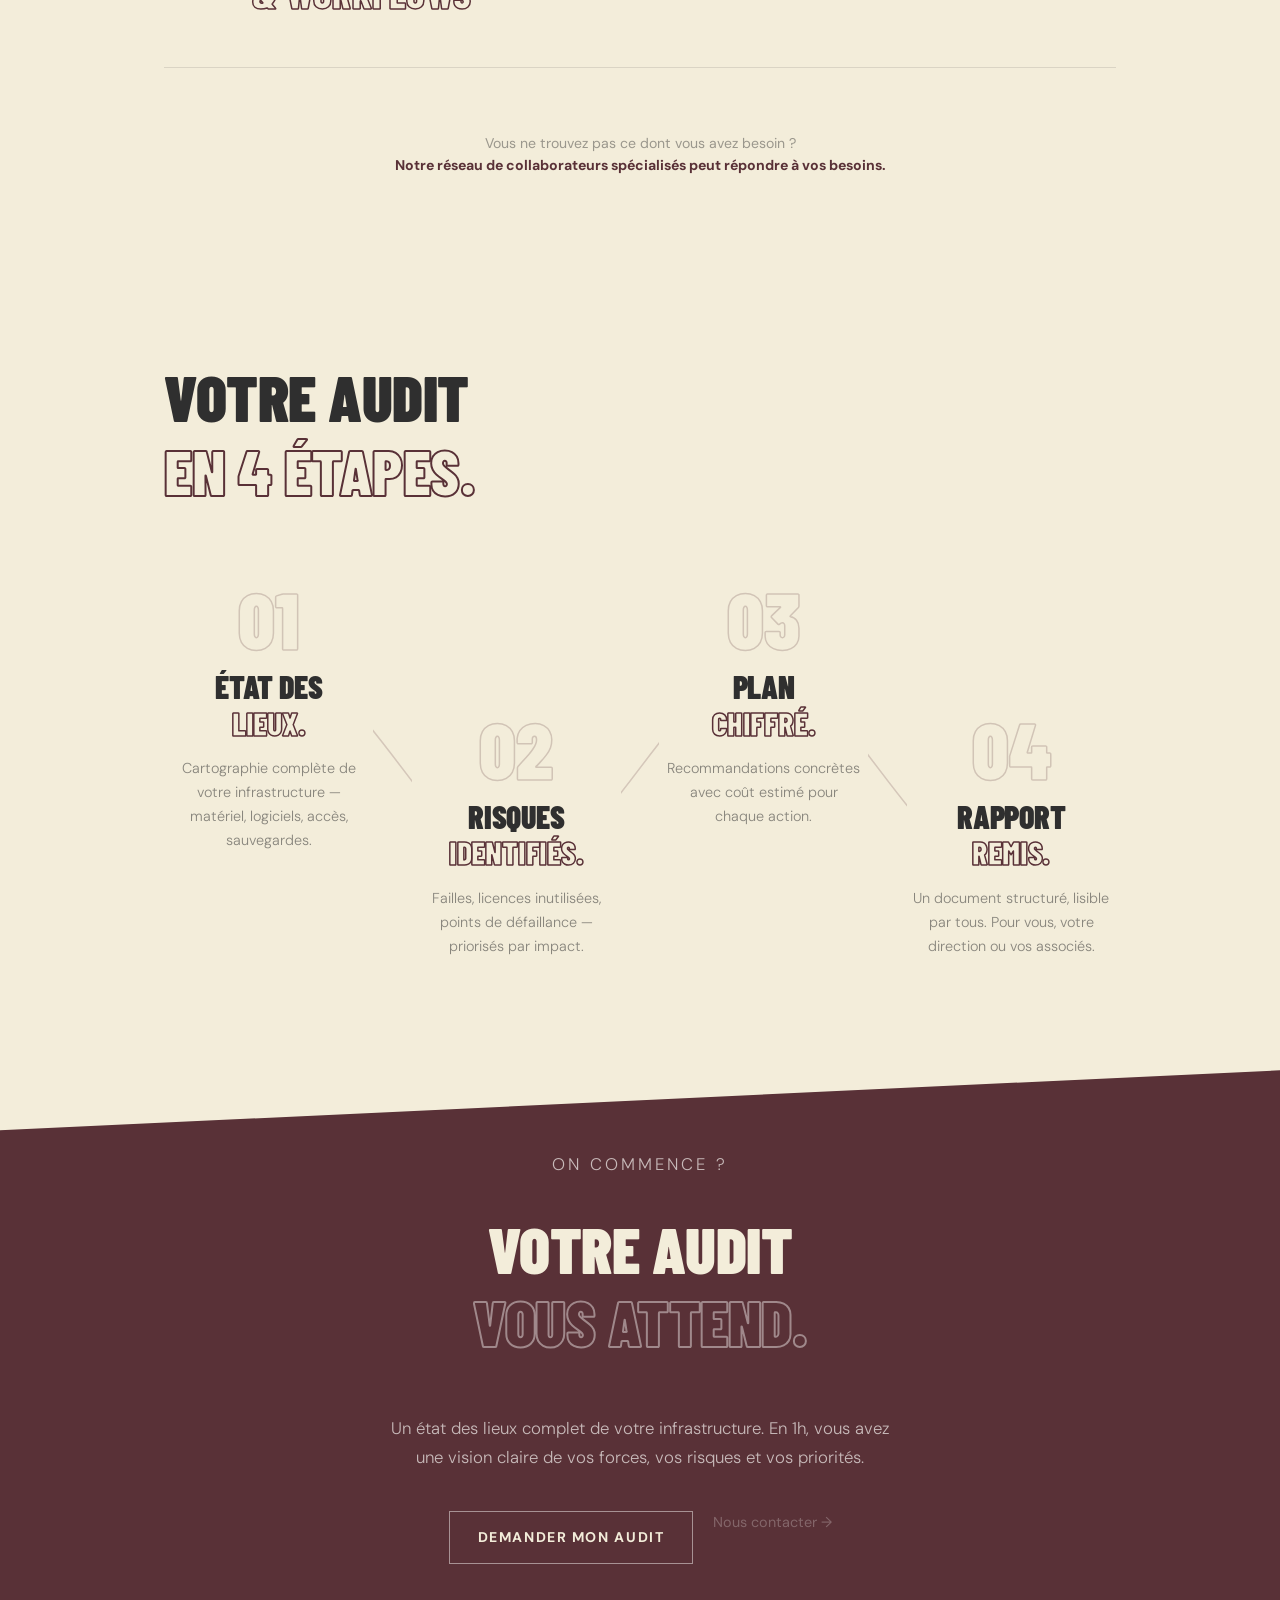
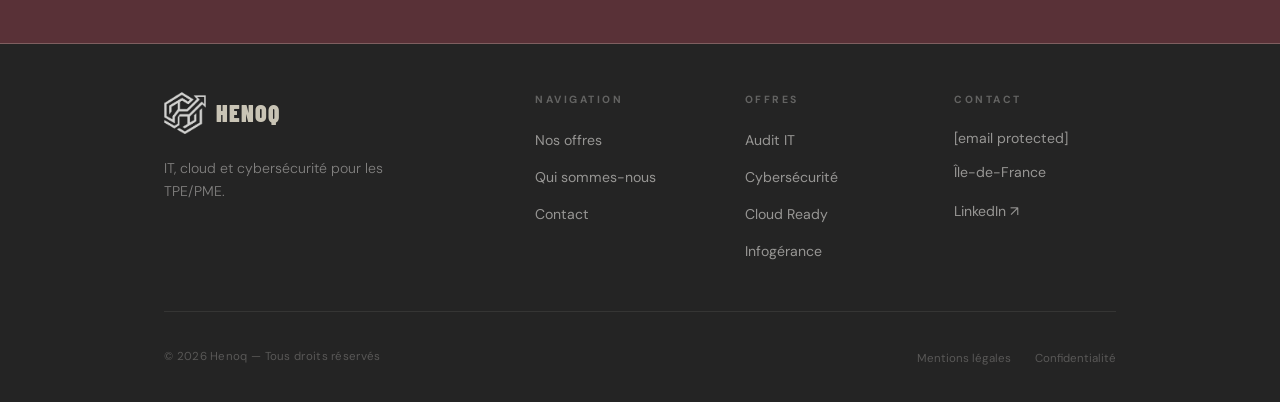
==== commit 671b9a12: "Remplacement des favicon et de la description sur Google" ====
--- a/index.html
+++ b/index.html
@@ -5,8 +5,8 @@
   <meta name="viewport" content="width=device-width, initial-scale=1.0">
 
   <!-- ── SEO ── -->
-  <title>Henoq — Externalisez votre IT</title>
-  <meta name="description" content="Henoq accompagne les TPE et PME d'Île-de-France : audit IT gratuit, cloud Microsoft 365 & Azure, cybersécurité, infogérance.">
+  <title>Henoq — DSI externalisée pour TPE/PME en Île-de-France</title>
+  <meta name="description" content="Henoq, votre DSI externalisée en Île-de-France : audit IT gratuit, cloud, cybersécurité, infogérance et automatisation pour les TPE et PME.">
   <meta name="author" content="Henoq">
   <meta name="robots" content="index, follow">
   <link rel="canonical" href="https://henoq.fr/">
@@ -35,6 +35,7 @@
   <!-- ── Favicons ── -->
   <link rel="icon"             type="image/png"     href="assets/images/logo-white.png">
   <link rel="apple-touch-icon"                      href="assets/images/logo-white.png">
+  <link rel="image_src"                             href="assets/images/logo-web.svg">
   <link rel="manifest"                              href="site.webmanifest">
   <meta name="theme-color" content="#593137">
 
@@ -59,6 +60,7 @@
     "areaServed": { "@type": "State", "name": "Île-de-France" },
     "serviceType": ["Cybersécurité", "Cloud Computing", "Infogérance", "Audit informatique"],
     "priceRange": "€€",
+    "logo": "https://henoq.fr/assets/images/logo-web.svg",
     "address": { "@type": "PostalAddress", "addressRegion": "Île-de-France", "addressCountry": "FR" }
   }
   </script>
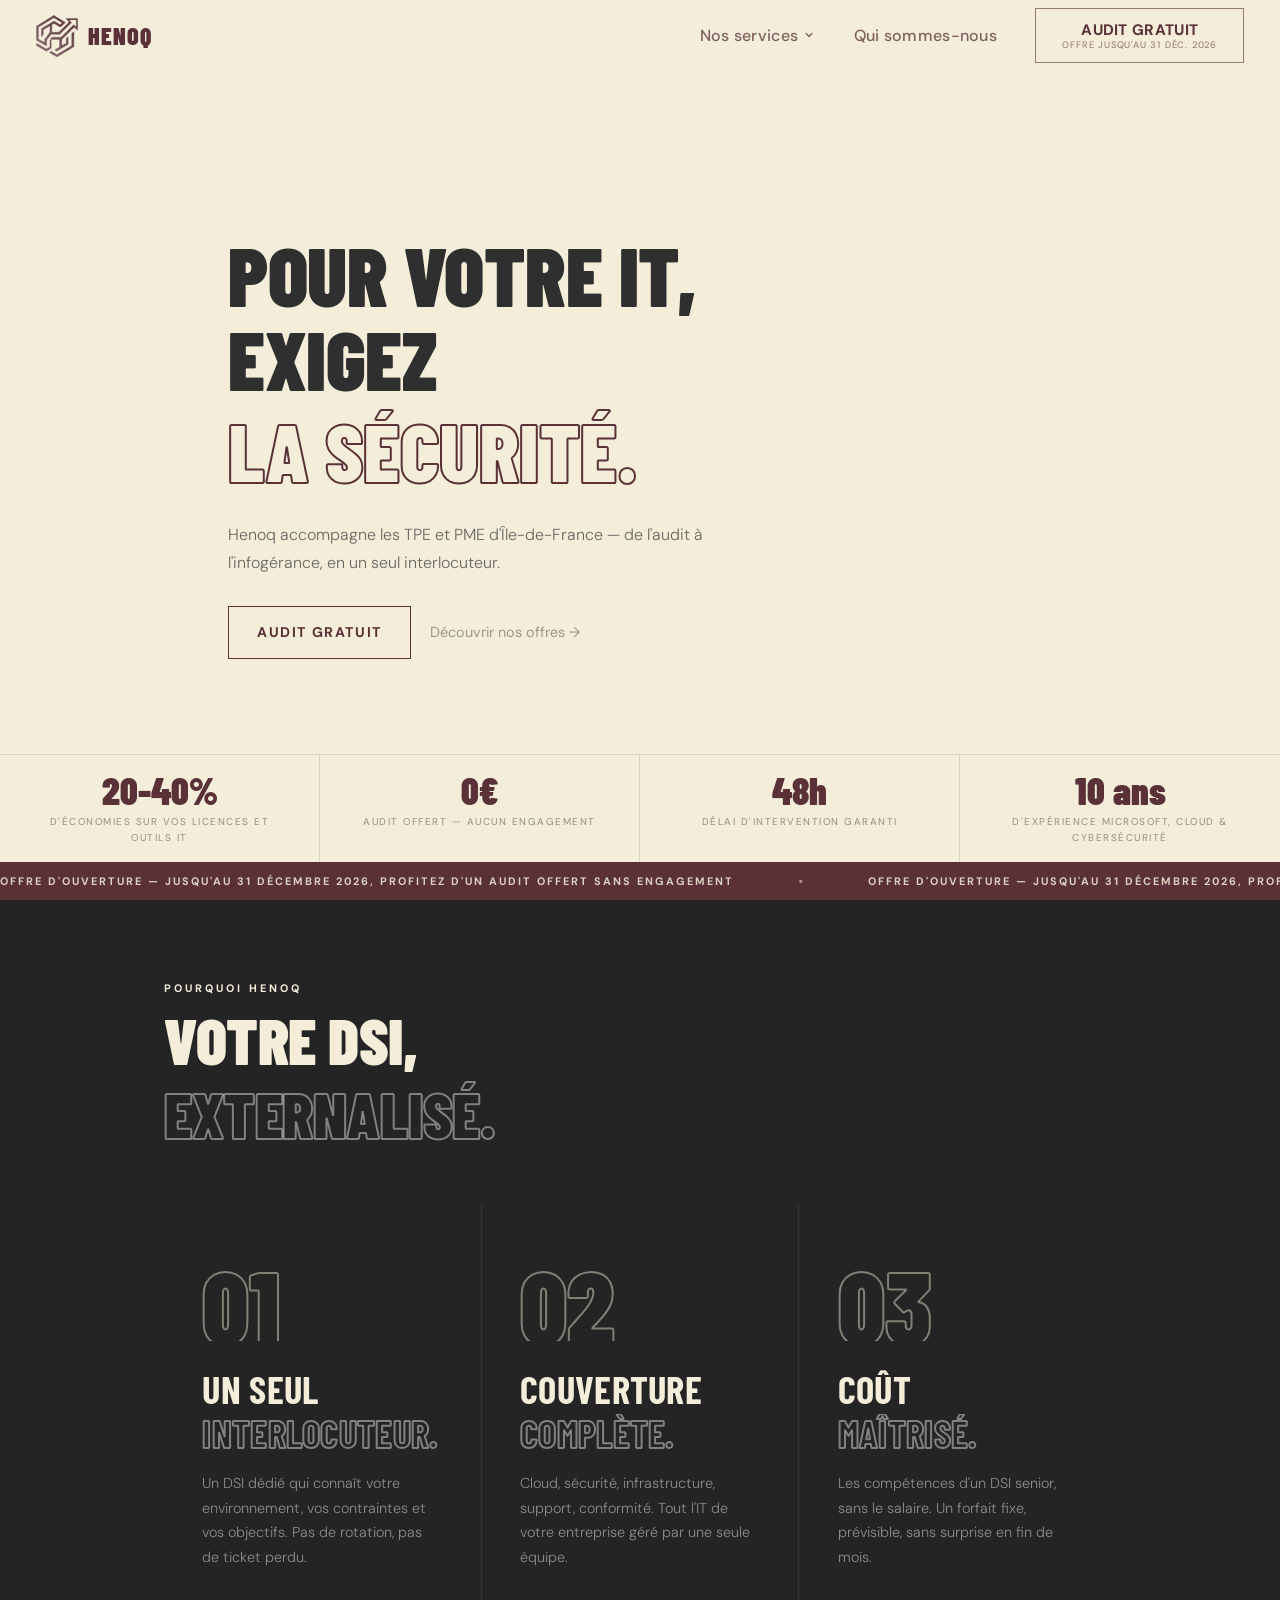
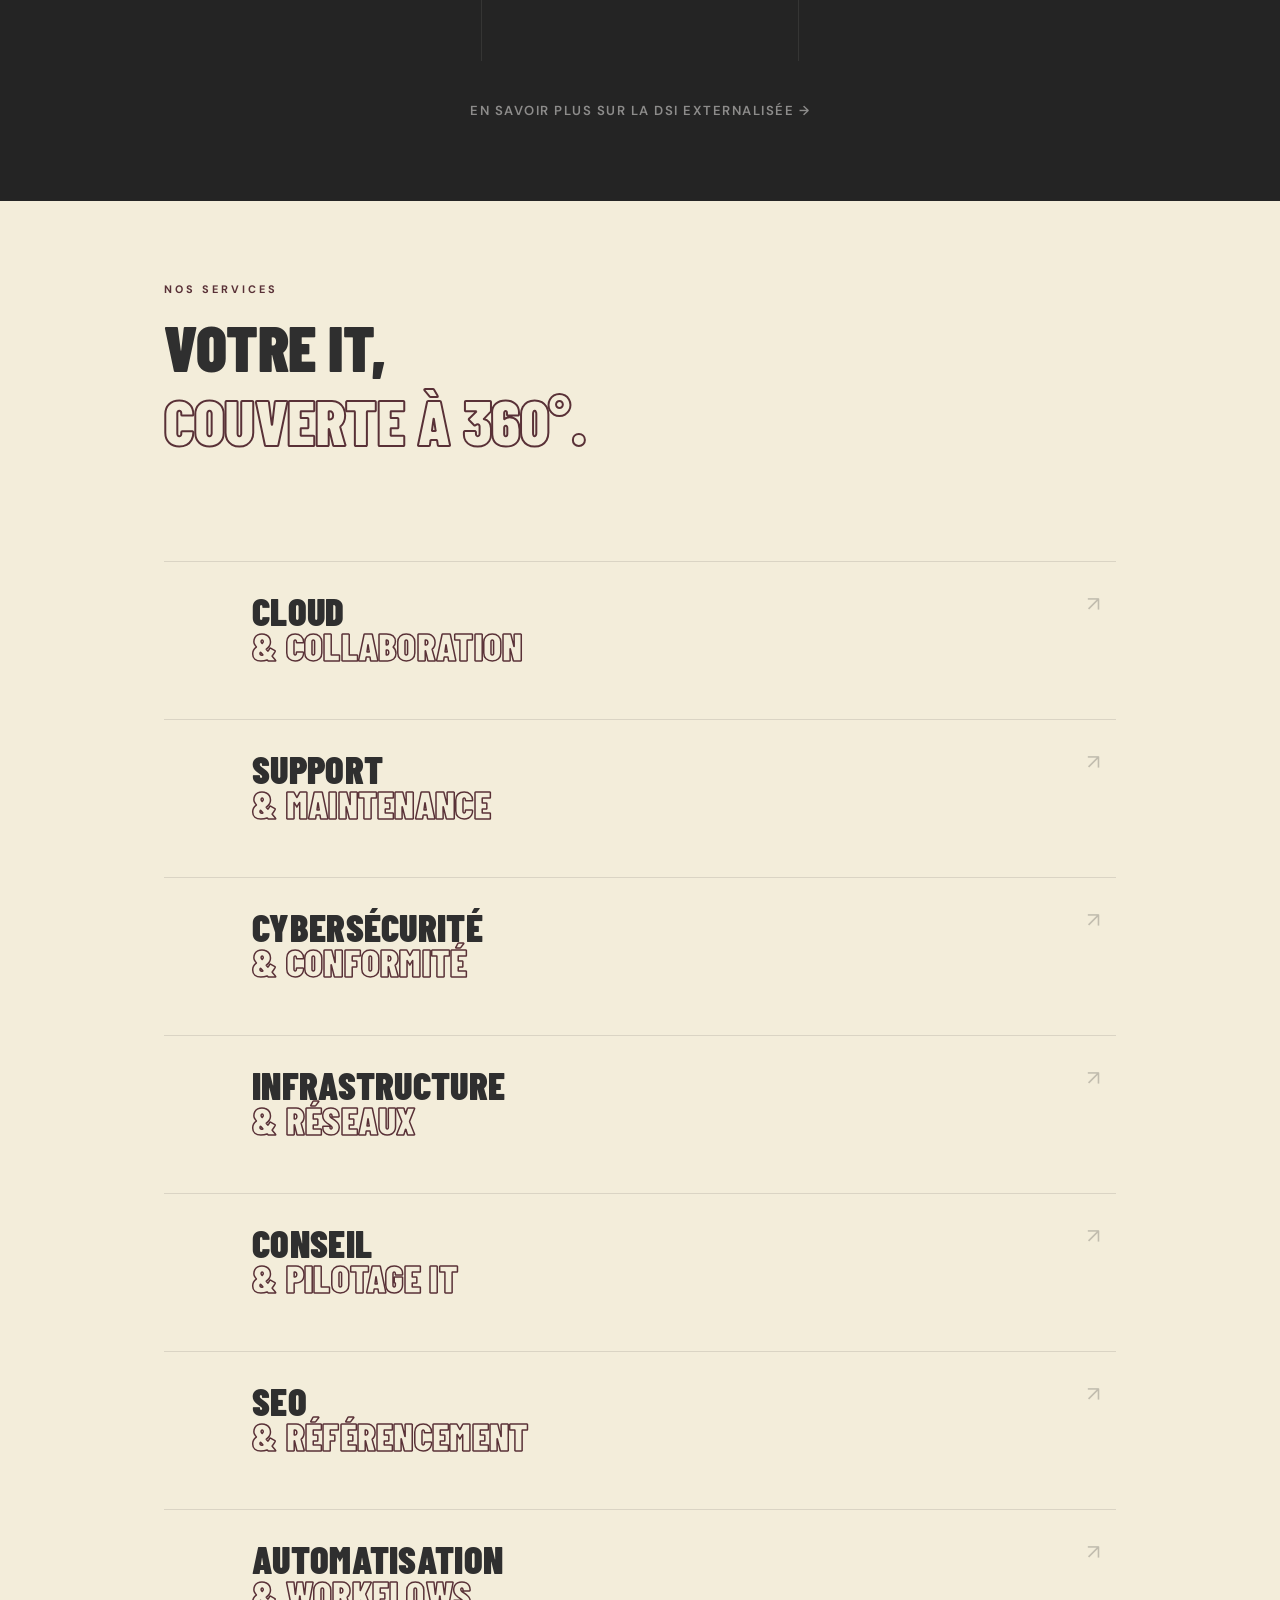
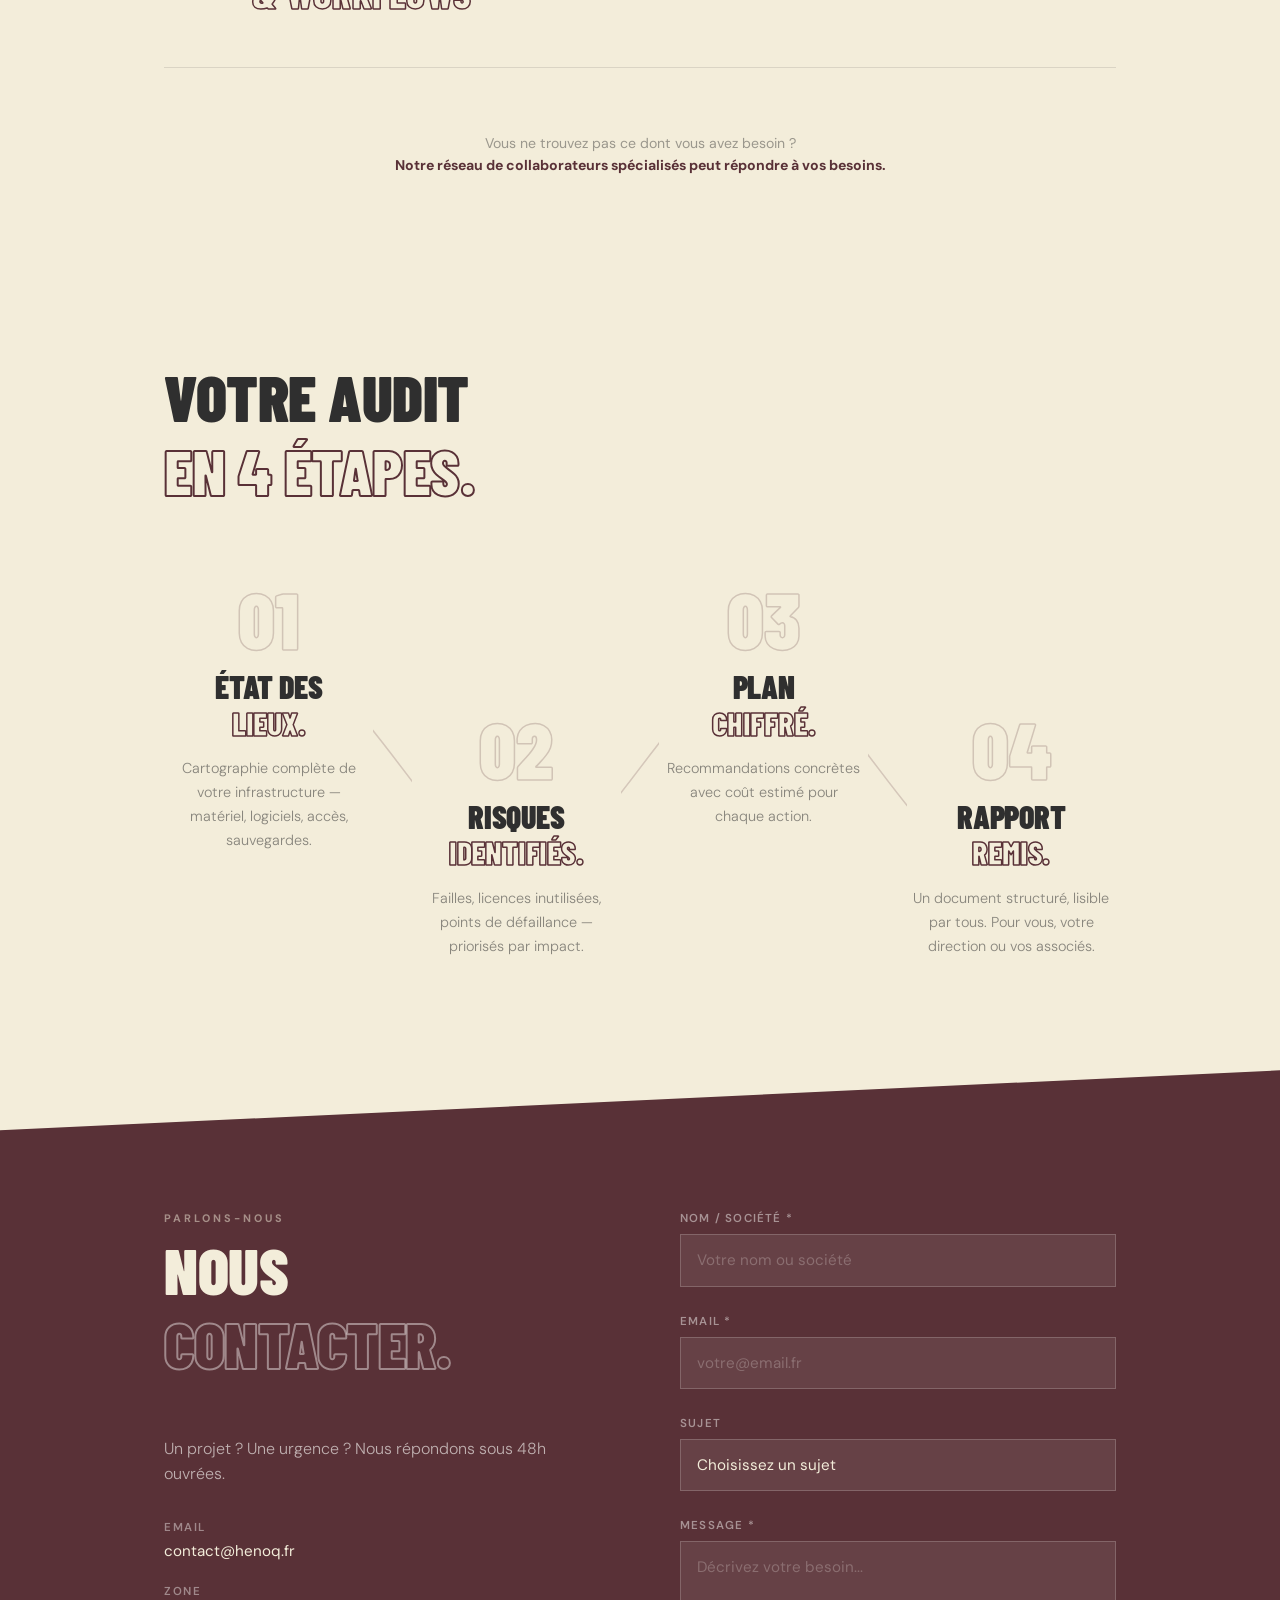
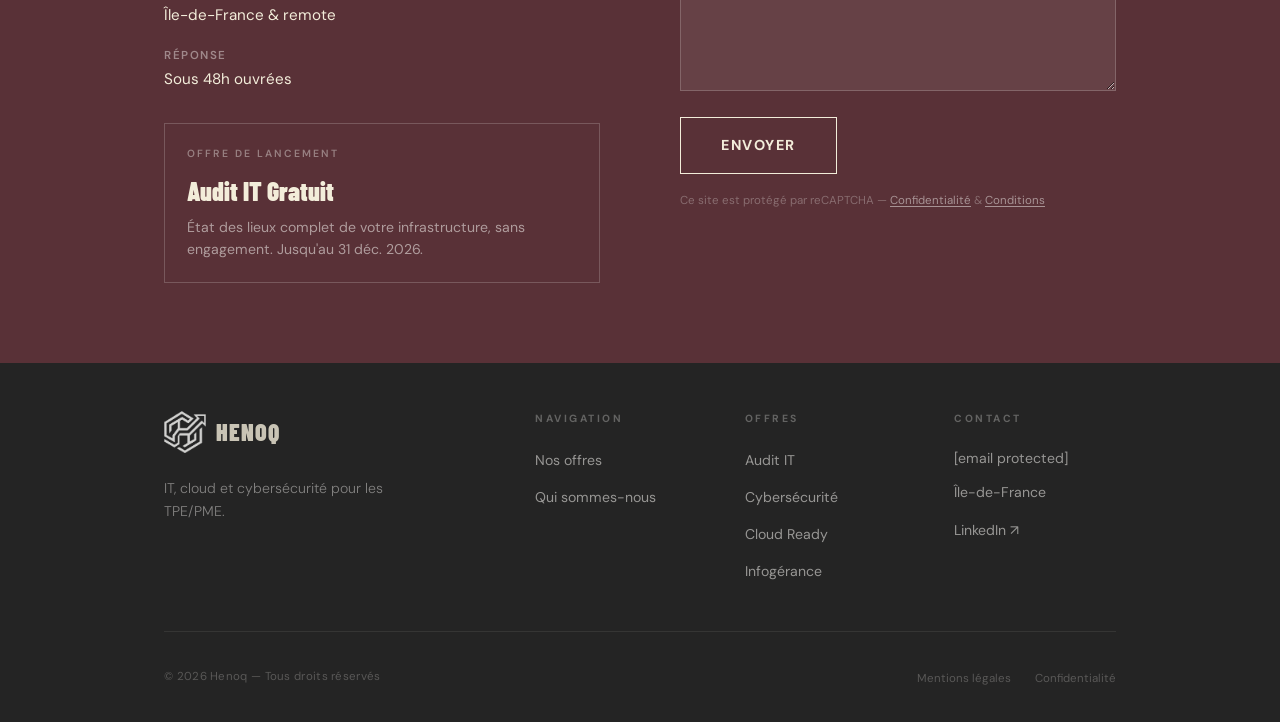
==== commit ee6dee18: "Page DSI" ====
--- a/index.html
+++ b/index.html
@@ -43,6 +43,9 @@
   <link rel="preconnect" href="https://fonts.googleapis.com">
   <link rel="preconnect" href="https://fonts.gstatic.com" crossorigin>
   <link href="https://fonts.googleapis.com/css2?family=Barlow+Condensed:wght@400;600;700;900&family=DM+Sans:ital,opsz,wght@0,9..40,300;0,9..40,400;0,9..40,500;1,9..40,300&display=swap" rel="stylesheet">
+
+  <!-- reCAPTCHA -->
+  <script src="https://www.google.com/recaptcha/api.js?render=VOTRE_SITE_KEY"></script>
 
   <!-- ── CSS ── -->
   <link rel="stylesheet" href="css/global.css">
@@ -87,7 +90,7 @@
           <svg class="nav-chevron" width="12" height="12" viewBox="0 0 24 24" fill="none" stroke="currentColor" stroke-width="2.5" stroke-linecap="round" stroke-linejoin="round"><polyline points="6 9 12 15 18 9"/></svg>
         </button>
         <ul class="nav-dropdown" role="list">
-          <li><a href="dsi-externalisee.html">
+          <li><a href="dsi.html">
             <span class="nav-drop-title">DSI externalisée</span>
             <span class="nav-drop-sub">Votre DSI sans les coûts</span>
           </a></li>
@@ -111,9 +114,8 @@
       </li>
 
       <li><a href="qui-sommes-nous.html">Qui sommes-nous</a></li>
-      <li><a href="contact.html">Contact</a></li>
       <li>
-        <a href="contact.html" class="nav-cta">
+        <a href="index.html#contact" class="nav-cta">
           Audit gratuit
           <span class="nav-cta-badge">Offre jusqu'au 31 déc. 2026</span>
         </a>
@@ -232,7 +234,7 @@
 
         </div>
         <p class="why-more reveal">
-          <a href="dsi-externalisee.html">En savoir plus sur la DSI externalisée →</a>
+          <a href="dsi.html">En savoir plus sur la DSI externalisée →</a>
         </p>
       </div>
     </section>
@@ -370,7 +372,7 @@
           </div>
 
           <div class="svc-item reveal reveal-d2" data-bg="#593137" data-accent="#F3EDDA">
-            <a href="dsi-externalisee.html" class="svc-link" aria-label="Conseil & Pilotage IT"></a>
+            <a href="dsi.html" class="svc-link" aria-label="Conseil & Pilotage IT"></a>
             <div class="svc-body">
               <h3 class="svc-title">Conseil<br><span class="svc-title-outline">&amp; Pilotage IT</span></h3>
               <p class="svc-hook">Stratégie IT, pilotage et formation.</p>
@@ -397,7 +399,7 @@
               </div>
             </div>
             <div class="svc-mobile-arrow"><svg xmlns="http://www.w3.org/2000/svg" width="20" height="20" viewBox="0 0 24 24" fill="none" stroke="currentColor" stroke-width="2.5" stroke-linecap="round" stroke-linejoin="round"><polyline points="6 9 12 15 18 9"/></svg></div>
-            <a href="dsi-externalisee.html" class="svc-arrow-link" aria-label="Voir la page">↗</a>
+            <a href="dsi.html" class="svc-arrow-link" aria-label="Voir la page">↗</a>
             <div class="svc-arrow">↗</div>
           </div>
 
@@ -477,7 +479,7 @@
 
         <p class="svc-more reveal">
           Vous ne trouvez pas ce dont vous avez besoin ?<br>
-          <a href="contact.html">Notre réseau de collaborateurs spécialisés peut répondre à vos besoins.</a>
+          <a href="index.html#contact">Notre réseau de collaborateurs spécialisés peut répondre à vos besoins.</a>
         </p>
       </div>
     </section>
@@ -563,20 +565,75 @@
     </section>
 
     <!-- ══════════════════════════
-         CTA FINAL
+         CONTACT
     ══════════════════════════ -->
-    <section id="cta-final" aria-labelledby="cta-title">
-      <div class="wrap">
-        <p class="sec-eyebrow light reveal">On commence ?</p>
-        <h2 id="cta-title" class="sec-title light reveal reveal-d1">
-          <span class="lw">VOTRE AUDIT</span>
-          <span class="lw outline light">VOUS ATTEND.</span>
-        </h2>
-        <p class="reveal reveal-d2">Un état des lieux complet de votre infrastructure. En 1h, vous avez une vision claire de vos forces, vos risques et vos priorités.</p>
-        <div class="cta-btns reveal reveal-d3">
-          <a href="audit.html" class="btn-fill light">DEMANDER MON AUDIT</a>
-          <a href="contact.html" class="btn-text" style="color:rgba(246,244,241,.6)">Nous contacter →</a>
-        </div>
+    <section id="contact" aria-labelledby="contact-title">
+      <div class="wrap contact-wrap">
+
+        <div class="contact-left reveal">
+          <p class="sec-eyebrow light">Parlons-nous</p>
+          <h2 id="contact-title" class="sec-title light reveal reveal-d1">
+            <span class="lw">NOUS</span>
+            <span class="lw outline light">CONTACTER.</span>
+          </h2>
+          <p class="contact-sub">Un projet ? Une urgence ? Nous répondons sous 48h ouvrées.</p>
+          <div class="cdetails">
+            <div class="cd">
+              <div><strong>Email</strong><a href="mailto:contact@henoq.fr">contact@henoq.fr</a></div>
+            </div>
+            <div class="cd">
+              <div><strong>Zone</strong><em>Île-de-France & remote</em></div>
+            </div>
+            <div class="cd">
+              <div><strong>Réponse</strong><em>Sous 48h ouvrées</em></div>
+            </div>
+          </div>
+          <div class="audit-cta">
+            <p class="audit-tag">Offre de lancement</p>
+            <p class="audit-name">Audit IT Gratuit</p>
+            <p class="audit-desc">État des lieux complet de votre infrastructure, sans engagement. Jusqu'au 31 déc. 2026.</p>
+          </div>
+        </div>
+
+        <form id="cform" novalidate class="reveal reveal-d2">
+          <div class="fr">
+            <label for="fn">Nom / Société *</label>
+            <input id="fn" name="name" type="text" placeholder="Votre nom ou société" required>
+          </div>
+          <div class="fr">
+            <label for="fe">Email *</label>
+            <input id="fe" name="email" type="email" placeholder="votre@email.fr" required>
+          </div>
+          <div class="fr">
+            <label for="fs">Sujet</label>
+            <select id="fs" name="subject">
+              <option value="">Choisissez un sujet</option>
+              <option>Audit IT gratuit</option>
+              <option>DSI externalisée</option>
+              <option>Cloud & Microsoft 365</option>
+              <option>Cybersécurité</option>
+              <option>Infogérance</option>
+              <option>Automatisation</option>
+              <option>Autre demande</option>
+            </select>
+          </div>
+          <div class="fr">
+            <label for="fm">Message *</label>
+            <textarea id="fm" name="message" rows="5" placeholder="Décrivez votre besoin..." required></textarea>
+          </div>
+          <input type="text" id="fhp" name="website" autocomplete="off" tabindex="-1" aria-hidden="true" style="display:none">
+          <button type="submit" class="csend">
+            <span class="csend-txt">ENVOYER</span>
+            <span class="csend-spin"></span>
+          </button>
+          <p class="recaptcha-notice">
+            Ce site est protégé par reCAPTCHA —
+            <a href="https://policies.google.com/privacy" target="_blank">Confidentialité</a> &
+            <a href="https://policies.google.com/terms" target="_blank">Conditions</a>
+          </p>
+          <p class="cmsg" id="cmsg" role="alert"></p>
+        </form>
+
       </div>
     </section>
 
@@ -603,8 +660,7 @@
           <ul class="footer-links" role="list">
             <li><a href="offres.html">Nos offres</a></li>
             <li><a href="qui-sommes-nous.html">Qui sommes-nous</a></li>
-            <li><a href="contact.html">Contact</a></li>
-          </ul>
+                </ul>
         </nav>
 
         <nav aria-label="Nos offres" class="reveal reveal-d2">
--- a/css/index.css
+++ b/css/index.css
@@ -504,7 +504,7 @@
 .svc-more a:hover { opacity: .7; }
 
 /* ══ AUDIT ══ */
-#audit-section { background: var(--offwhite); padding-bottom: 5rem; }
+#audit-section { background: var(--offwhite); padding-bottom: 5rem; overflow: hidden; }
 
 .audit-flow {
   display: flex;
@@ -951,4 +951,179 @@
 @media (min-height: 900px) and (max-height: 1000px) and (min-width: 1100px) {
   .hero-content { margin-top: -4rem; }
   .hero-stat { padding: 1rem 1.8rem; }
+}
+
+/* ══ CONTACT ══ */
+#contact {
+  background: var(--maroon);
+  position: relative;
+  clip-path: polygon(0 60px, 100% 0, 100% 100%, 0 100%);
+  margin-top: 2rem;
+  padding: calc(60px + 80px) 0 80px;
+}
+
+.contact-wrap {
+  display: flex;
+  flex-direction: column;
+  gap: 3.5rem;
+}
+
+.contact-sub {
+  font-size: 1rem;
+  font-weight: 300;
+  color: rgba(246,244,241,.65);
+  margin: 1.2rem 0 0;
+  line-height: 1.6;
+}
+
+.cdetails { display: flex; flex-direction: column; gap: 1.2rem; margin: 2rem 0; }
+.cd { display: flex; align-items: flex-start; gap: 1rem; }
+.cd div { display: flex; flex-direction: column; gap: 2px; }
+.cd strong {
+  font-size: .72rem;
+  text-transform: uppercase;
+  letter-spacing: 1.5px;
+  color: rgba(246,244,241,.45);
+  font-weight: 600;
+}
+.cd a, .cd em {
+  font-style: normal;
+  color: var(--offwhite);
+  font-size: .95rem;
+}
+.cd a:hover { text-decoration: underline; text-underline-offset: 3px; }
+
+.audit-cta {
+  border: 1.5px solid rgba(246,244,241,.2);
+  padding: 22px;
+  margin-top: 1rem;
+}
+.audit-tag {
+  font-size: .65rem;
+  letter-spacing: 2px;
+  text-transform: uppercase;
+  color: rgba(246,244,241,.4);
+  margin-bottom: .5rem;
+  font-weight: 600;
+}
+.audit-name {
+  font-family: var(--condensed);
+  font-size: 1.6rem;
+  font-weight: 900;
+  color: var(--offwhite);
+  margin-bottom: .3rem;
+}
+.audit-desc { font-size: .88rem; color: rgba(246,244,241,.55); line-height: 1.55; }
+
+/* Formulaire */
+#cform { display: flex; flex-direction: column; gap: 1.1rem; }
+.fr { display: flex; flex-direction: column; gap: .35rem; }
+.fr label {
+  font-size: .72rem;
+  text-transform: uppercase;
+  letter-spacing: 1.2px;
+  color: rgba(246,244,241,.5);
+  font-weight: 600;
+}
+.fr input, .fr select, .fr textarea {
+  background: rgba(246,244,241,.08);
+  border: 1px solid rgba(246,244,241,.2);
+  color: var(--offwhite);
+  padding: 13px 16px;
+  font-size: .95rem;
+  font-family: var(--body);
+  border-radius: 0;
+  appearance: none;
+  outline: none;
+  transition: border-color .2s, background .2s;
+}
+.fr input::placeholder, .fr textarea::placeholder { color: rgba(246,244,241,.25); }
+.fr select option { background: var(--maroon); color: var(--offwhite); }
+.fr input:focus, .fr select:focus, .fr textarea:focus {
+  border-color: rgba(246,244,241,.6);
+  background: rgba(246,244,241,.12);
+}
+.fr input.err, .fr textarea.err, .fr select.err {
+  border-color: #ff6b6b;
+  background: rgba(255,107,107,.08);
+  animation: shake .35s cubic-bezier(.36,.07,.19,.97) both;
+}
+.fr-err-msg {
+  display: block;
+  font-size: .72rem;
+  color: #ff8a8a;
+  letter-spacing: .3px;
+  margin-top: .18rem;
+  opacity: 0;
+  transform: translateY(-4px);
+  transition: opacity .2s ease, transform .2s ease;
+  pointer-events: none;
+}
+.fr-err-msg.visible { opacity: 1; transform: translateY(0); }
+.fr textarea { resize: vertical; min-height: 130px; }
+
+.csend {
+  display: flex;
+  align-items: center;
+  justify-content: center;
+  gap: 10px;
+  background: transparent;
+  color: var(--offwhite);
+  border: 1.5px solid var(--offwhite);
+  padding: 16px 40px;
+  font-size: .9rem;
+  font-weight: 700;
+  letter-spacing: 1.5px;
+  text-transform: uppercase;
+  font-family: var(--body);
+  align-self: flex-start;
+  position: relative;
+  overflow: hidden;
+  transition: color .3s;
+  cursor: pointer;
+}
+.csend::before {
+  content: '';
+  position: absolute; inset: 0;
+  background: var(--offwhite);
+  transform: translateX(-101%);
+  transition: transform .45s cubic-bezier(.76,0,.24,1);
+  z-index: 0;
+}
+.csend:hover::before { transform: translateX(0); }
+.csend:hover { color: var(--maroon); }
+.csend-txt, .csend-spin { position: relative; z-index: 1; }
+.csend:disabled { opacity: .5; cursor: not-allowed; }
+.csend-spin {
+  display: none;
+  width: 16px; height: 16px;
+  border: 2px solid var(--maroon);
+  border-top-color: transparent;
+  border-radius: 50%;
+  animation: spin .7s linear infinite;
+}
+.csend.loading .csend-txt { display: none; }
+.csend.loading .csend-spin { display: block; }
+.cmsg { font-size: .9rem; min-height: 20px; margin-top: .2rem; transition: color .2s; }
+.cmsg-ok  { color: #7dd88a; }
+.cmsg-err { color: #ff8a8a; }
+
+.recaptcha-notice {
+  font-size: .72rem;
+  color: rgba(246,244,241,.3);
+  line-height: 1.5;
+}
+.recaptcha-notice a { color: rgba(246,244,241,.5); text-decoration: underline; text-underline-offset: 2px; }
+.grecaptcha-badge { visibility: hidden; }
+
+/* Layout desktop */
+@media (min-width: 900px) {
+  .contact-wrap { flex-direction: row; align-items: flex-start; gap: 5rem; }
+  .contact-left { flex: 1; }
+  #cform { flex: 1; }
+}
+
+@media (max-width: 768px) {
+  #contact { padding: calc(40px + 60px) 0 60px; }
+  .csend { width: 100%; justify-content: center; }
 }
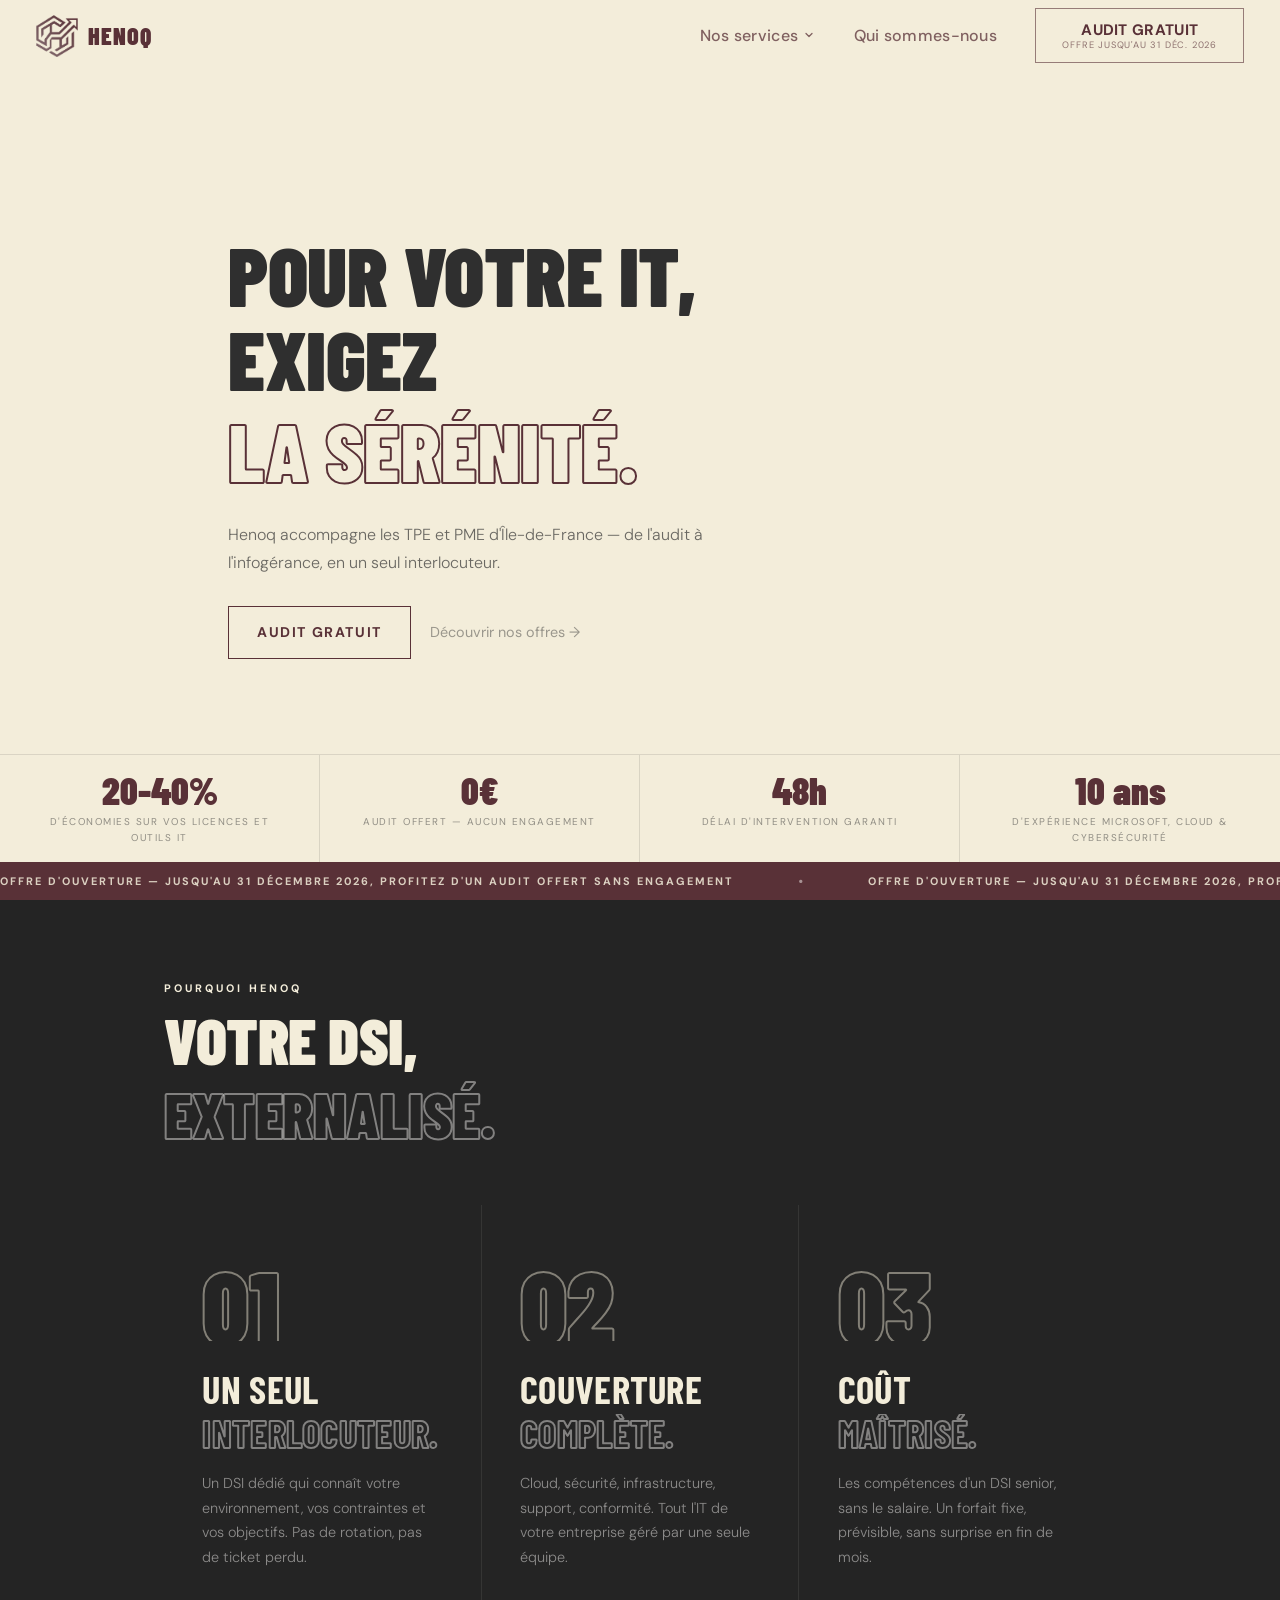
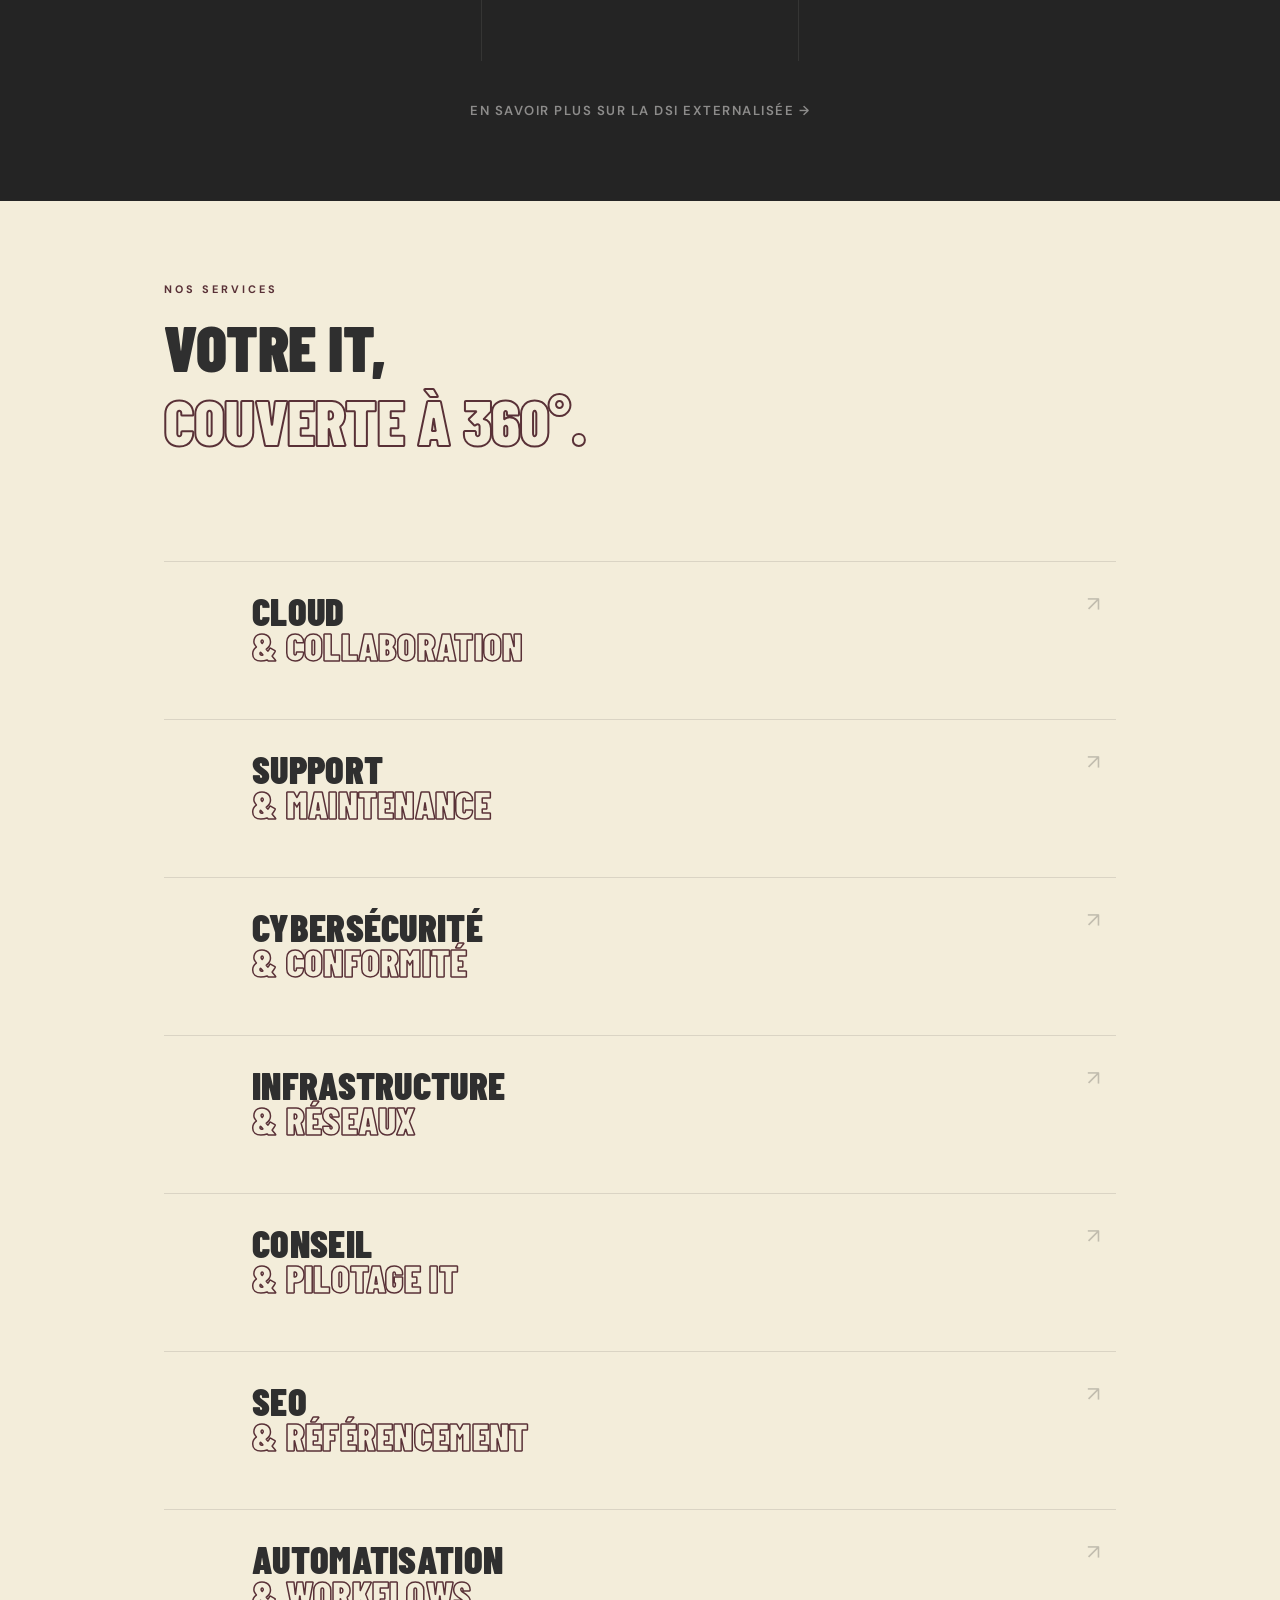
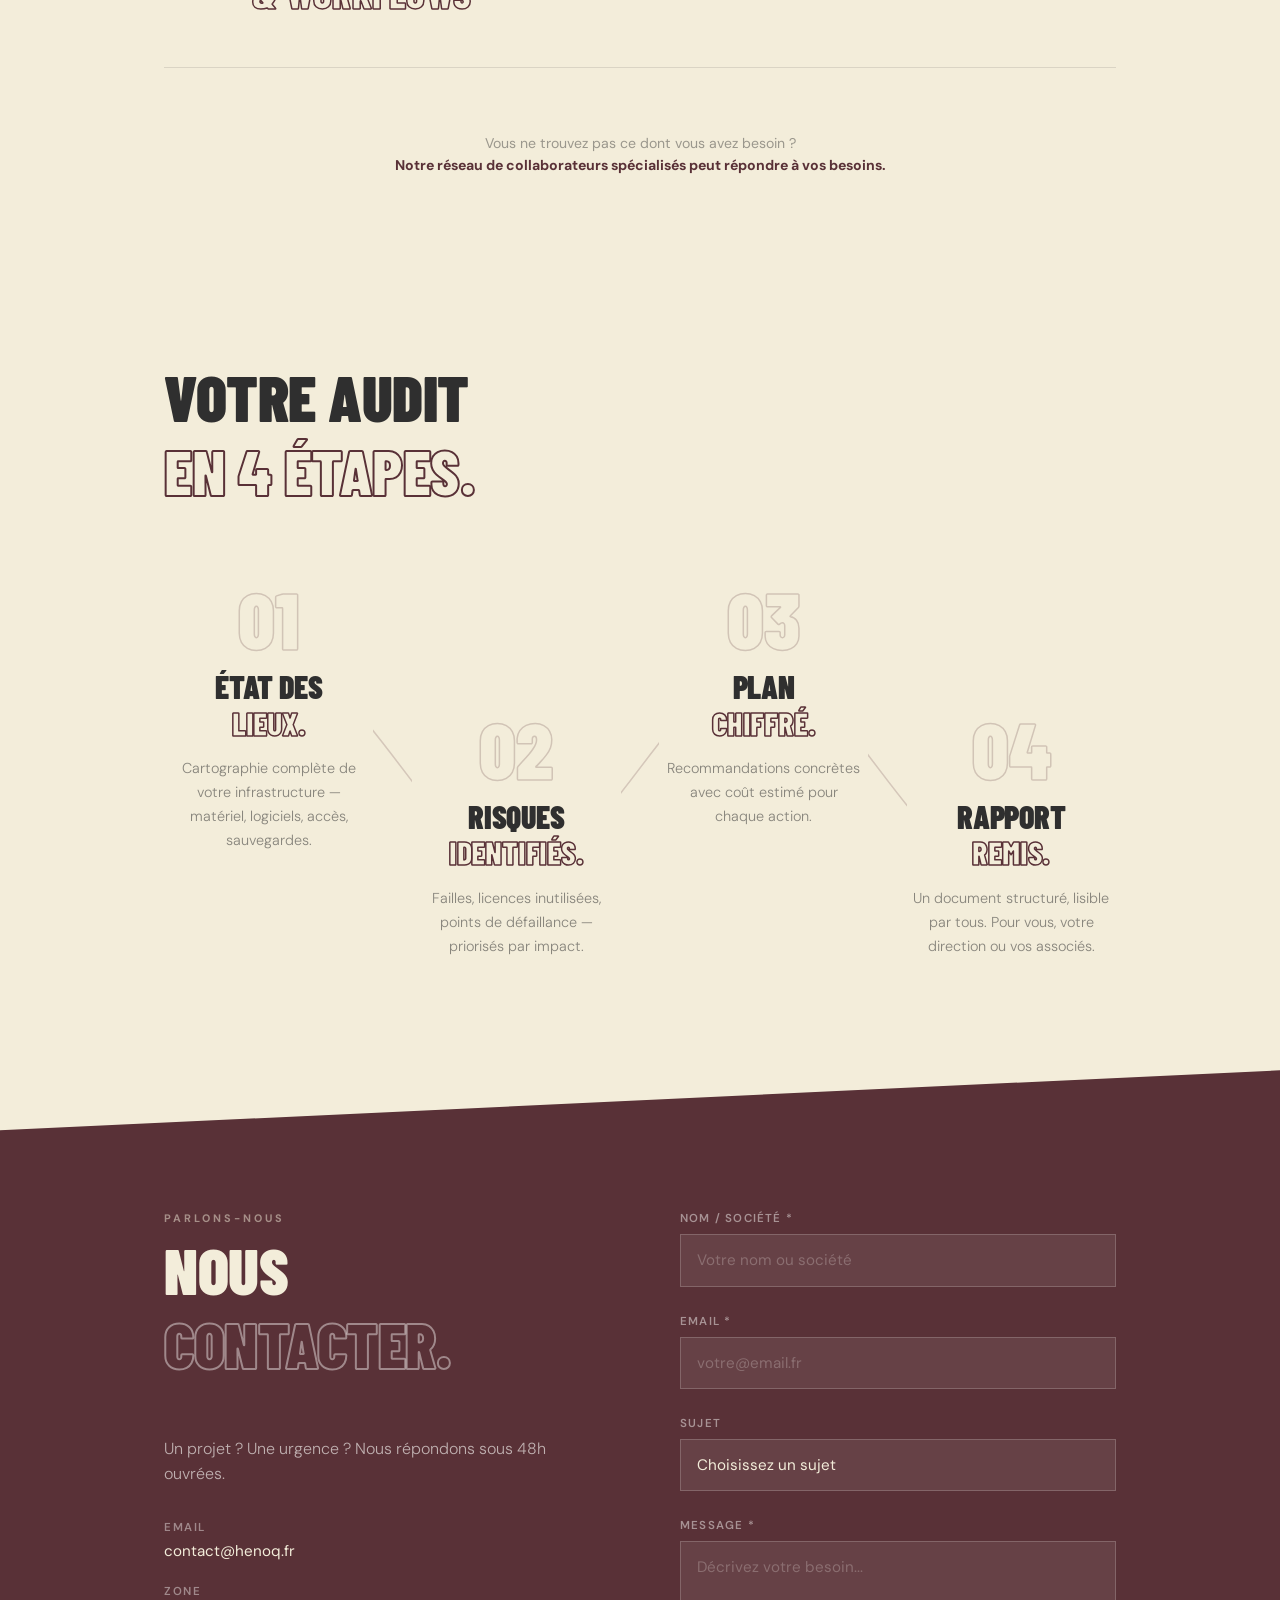
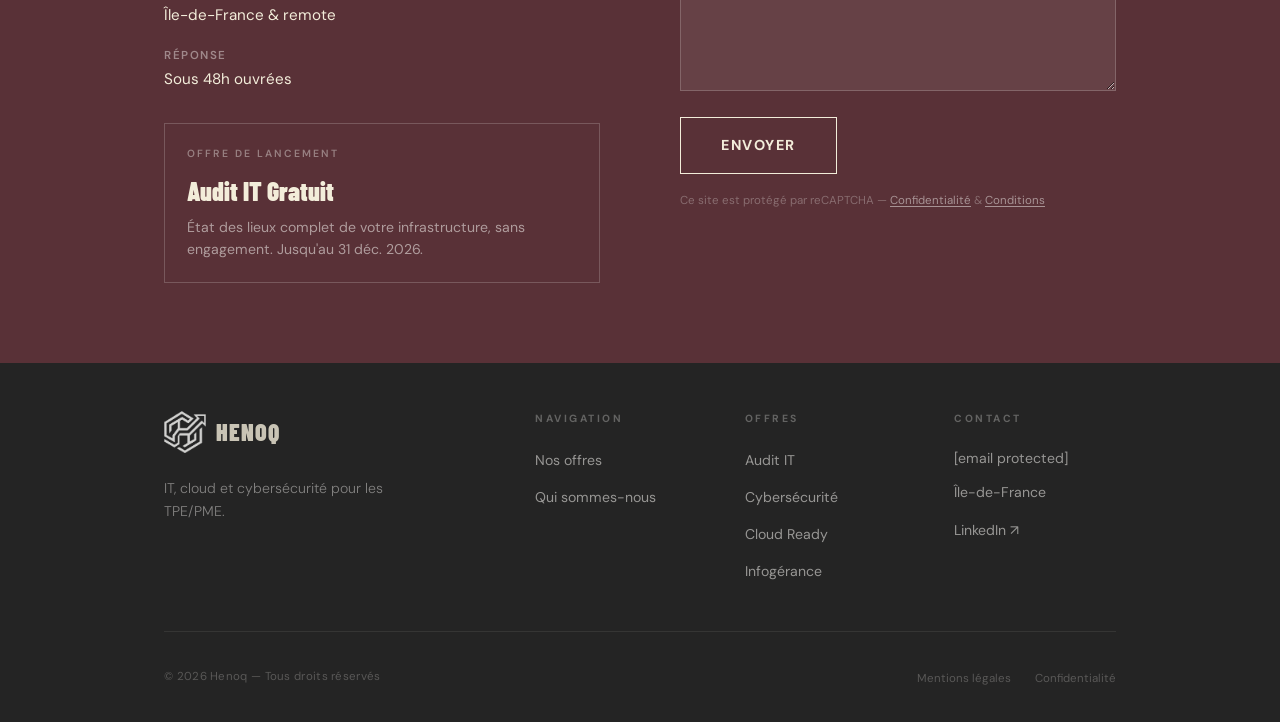
==== commit c86b1f3a: "Finition style page DSI" ====
--- a/index.html
+++ b/index.html
@@ -70,59 +70,7 @@
 </head>
 <body>
 
-  <!-- ══════════════════════════
-       NAVIGATION
-  ══════════════════════════ -->
-  <nav id="nav" role="navigation" aria-label="Navigation principale">
-    <a href="index.html" class="nav-brand" aria-label="Henoq — accueil">
-      <img src="assets/images/logo.svg" alt="Henoq" class="nav-logo-img"
-           onerror="this.src='assets/images/logo.png'" />
-      <span class="nav-wordmark">HENOQ</span>
-    </a>
-    <button id="burger" aria-label="Menu" aria-expanded="false">
-      <span></span><span></span><span></span>
-    </button>
-    <ul id="nav-menu" role="list">
-
-      <li class="nav-item nav-item--dropdown">
-        <button class="nav-dropdown-trigger" aria-expanded="false">
-          Nos services
-          <svg class="nav-chevron" width="12" height="12" viewBox="0 0 24 24" fill="none" stroke="currentColor" stroke-width="2.5" stroke-linecap="round" stroke-linejoin="round"><polyline points="6 9 12 15 18 9"/></svg>
-        </button>
-        <ul class="nav-dropdown" role="list">
-          <li><a href="dsi.html">
-            <span class="nav-drop-title">DSI externalisée</span>
-            <span class="nav-drop-sub">Votre DSI sans les coûts</span>
-          </a></li>
-          <li><a href="infogerance.html">
-            <span class="nav-drop-title">Infogérance</span>
-            <span class="nav-drop-sub">Gestion complète de votre IT</span>
-          </a></li>
-          <li><a href="conseil-formation.html">
-            <span class="nav-drop-title">Conseil & Formation</span>
-            <span class="nav-drop-sub">Stratégie IT & montée en compétences</span>
-          </a></li>
-          <li><a href="cybersecurite.html">
-            <span class="nav-drop-title">Cybersécurité</span>
-            <span class="nav-drop-sub">Protection & conformité</span>
-          </a></li>
-          <li><a href="automatisation.html">
-            <span class="nav-drop-title">Automatisation</span>
-            <span class="nav-drop-sub">Workflows & intégrations n8n</span>
-          </a></li>
-        </ul>
-      </li>
-
-      <li><a href="qui-sommes-nous.html">Qui sommes-nous</a></li>
-      <li>
-        <a href="index.html#contact" class="nav-cta">
-          Audit gratuit
-          <span class="nav-cta-badge">Offre jusqu'au 31 déc. 2026</span>
-        </a>
-      </li>
-
-    </ul>
-  </nav>
+  <div id="nav-placeholder"></div>
 
   <main id="main-content">
 
--- a/css/nav.css
+++ b/css/nav.css
@@ -297,7 +297,7 @@
     padding: 24px 32px;
     gap: 1.4rem;
     align-items: flex-start;
-    border-top: 1px solid rgba(0,0,0,.08);
+    border-top: 1px solid rgba(89,49,55,.1);
     box-shadow: 0 8px 24px rgba(0,0,0,.15);
     clip-path: inset(0 0 100% 0);
     opacity: 0;
@@ -307,21 +307,21 @@
   }
   #nav.open #nav-menu { clip-path: inset(0 0 0% 0); opacity: 1; pointer-events: auto; }
 
-  /* Fond maroon quand nav non scrollée */
-  #nav:not(.solid) #nav-menu { background: var(--offwhite); border-top-color: rgba(89,49,55,.1); }
+  /* Nav non scrollée — fond offwhite, textes maroon */
+  #nav:not(.solid) #nav-menu { background: var(--offwhite); }
   #nav:not(.solid) #nav-menu a { color: var(--maroon) !important; }
   #nav:not(.solid) .nav-dropdown-trigger { color: var(--maroon) !important; }
   #nav:not(.solid) .nav-drop-title { color: var(--dark) !important; }
   #nav:not(.solid) .nav-drop-sub { color: rgba(47,47,47,.45) !important; }
   #nav:not(.solid) .nav-dropdown { border-top-color: rgba(89,49,55,.15) !important; }
-  #nav:not(.solid) .nav-cta { border-color: rgba(89,49,55,.5) !important; color: var(--maroon) !important; }
-  #nav:not(.solid) .nav-cta::before { background: var(--maroon) !important; }
-  #nav:not(.solid) .nav-cta:hover { color: var(--offwhite) !important; }
-
-  /* Fond offwhite quand nav scrollée */
+
+  /* Nav scrollée (.solid) — fond maroon, textes offwhite */
+  #nav.solid #nav-menu { background: var(--maroon); border-top-color: rgba(246,244,241,.1); }
   #nav.solid #nav-menu a { color: var(--offwhite) !important; opacity: .75; }
   #nav.solid .nav-dropdown-trigger { color: var(--offwhite) !important; }
   #nav.solid .nav-drop-title { color: var(--offwhite) !important; }
+  #nav.solid .nav-drop-sub { color: rgba(246,244,241,.5) !important; }
+  #nav.solid .nav-dropdown { border-top-color: rgba(246,244,241,.15) !important; }
   #nav.solid .nav-cta { border-color: rgba(246,244,241,.5) !important; color: var(--offwhite) !important; padding: 10px 20px !important; }
   #nav.solid .nav-cta::before { background: var(--offwhite) !important; }
   #nav.solid .nav-cta:hover { color: var(--maroon) !important; }
@@ -357,10 +357,18 @@
   .nav-item--dropdown.open .nav-dropdown { display: block; opacity: 1; pointer-events: auto; }
 
   .nav-dropdown li { display: block; width: 100%; }
-  .nav-dropdown li a { padding: 10px 0 !important; background: transparent !important; width: 100%; align-items: flex-start; }
+  .nav-dropdown li a {
+    padding: 10px 0 !important;
+    background: transparent !important;
+    width: 100%;
+    display: flex !important;
+    flex-direction: column !important;
+    align-items: flex-start;
+    gap: 2px;
+  }
   .nav-dropdown li a:hover { background: transparent !important; }
-  .nav-drop-title { font-size: .95rem; }
-  .nav-drop-sub { font-size: .75rem; }
+  .nav-drop-title { font-size: .95rem; display: block; }
+  .nav-drop-sub { font-size: .75rem; display: block; }
 }
 
 @media (min-width: 1100px) {
@@ -448,40 +456,4 @@
 @media (max-width: 600px) {
   .footer-inner { grid-template-columns: 1fr; gap: 1.8rem; }
   .footer-bottom { flex-direction: column; align-items: flex-start; }
-}
-
-/* ══ MOBILE ONLY ══ */
-@media (max-width: 1099px) {
-  /* Menu ouvert : fond maroon quand la nav est maroon (non solid) */
-  #nav:not(.solid).open #nav-menu {
-    background: var(--maroon);
-    box-shadow: 0 12px 32px rgba(0,0,0,.25);
-    border-top: 1px solid rgba(246,244,241,.1);
-  }
-  #nav:not(.solid).open #nav-menu a {
-    color: var(--offwhite) !important;
-    opacity: .75;
-  }
-  #nav:not(.solid).open #nav-menu a:hover { opacity: 1; }
-  #nav:not(.solid).open #nav-menu a:not(.nav-cta)::after {
-    background: var(--offwhite) !important;
-  }
-  #nav:not(.solid).open .nav-dropdown-trigger {
-    color: var(--offwhite) !important;
-  }
-  #nav:not(.solid).open .nav-cta {
-    border-color: rgba(246,244,241,.5) !important;
-    color: var(--offwhite) !important;
-  }
-  #nav:not(.solid).open .nav-cta::before {
-    background: var(--offwhite) !important;
-  }
-  #nav:not(.solid).open .nav-cta:hover {
-    color: var(--maroon) !important;
-  }
-
-  /* Drop shadow sur le menu ouvert (tous les cas) */
-  #nav.open #nav-menu {
-    box-shadow: 0 12px 32px rgba(0,0,0,.2);
-  }
 }
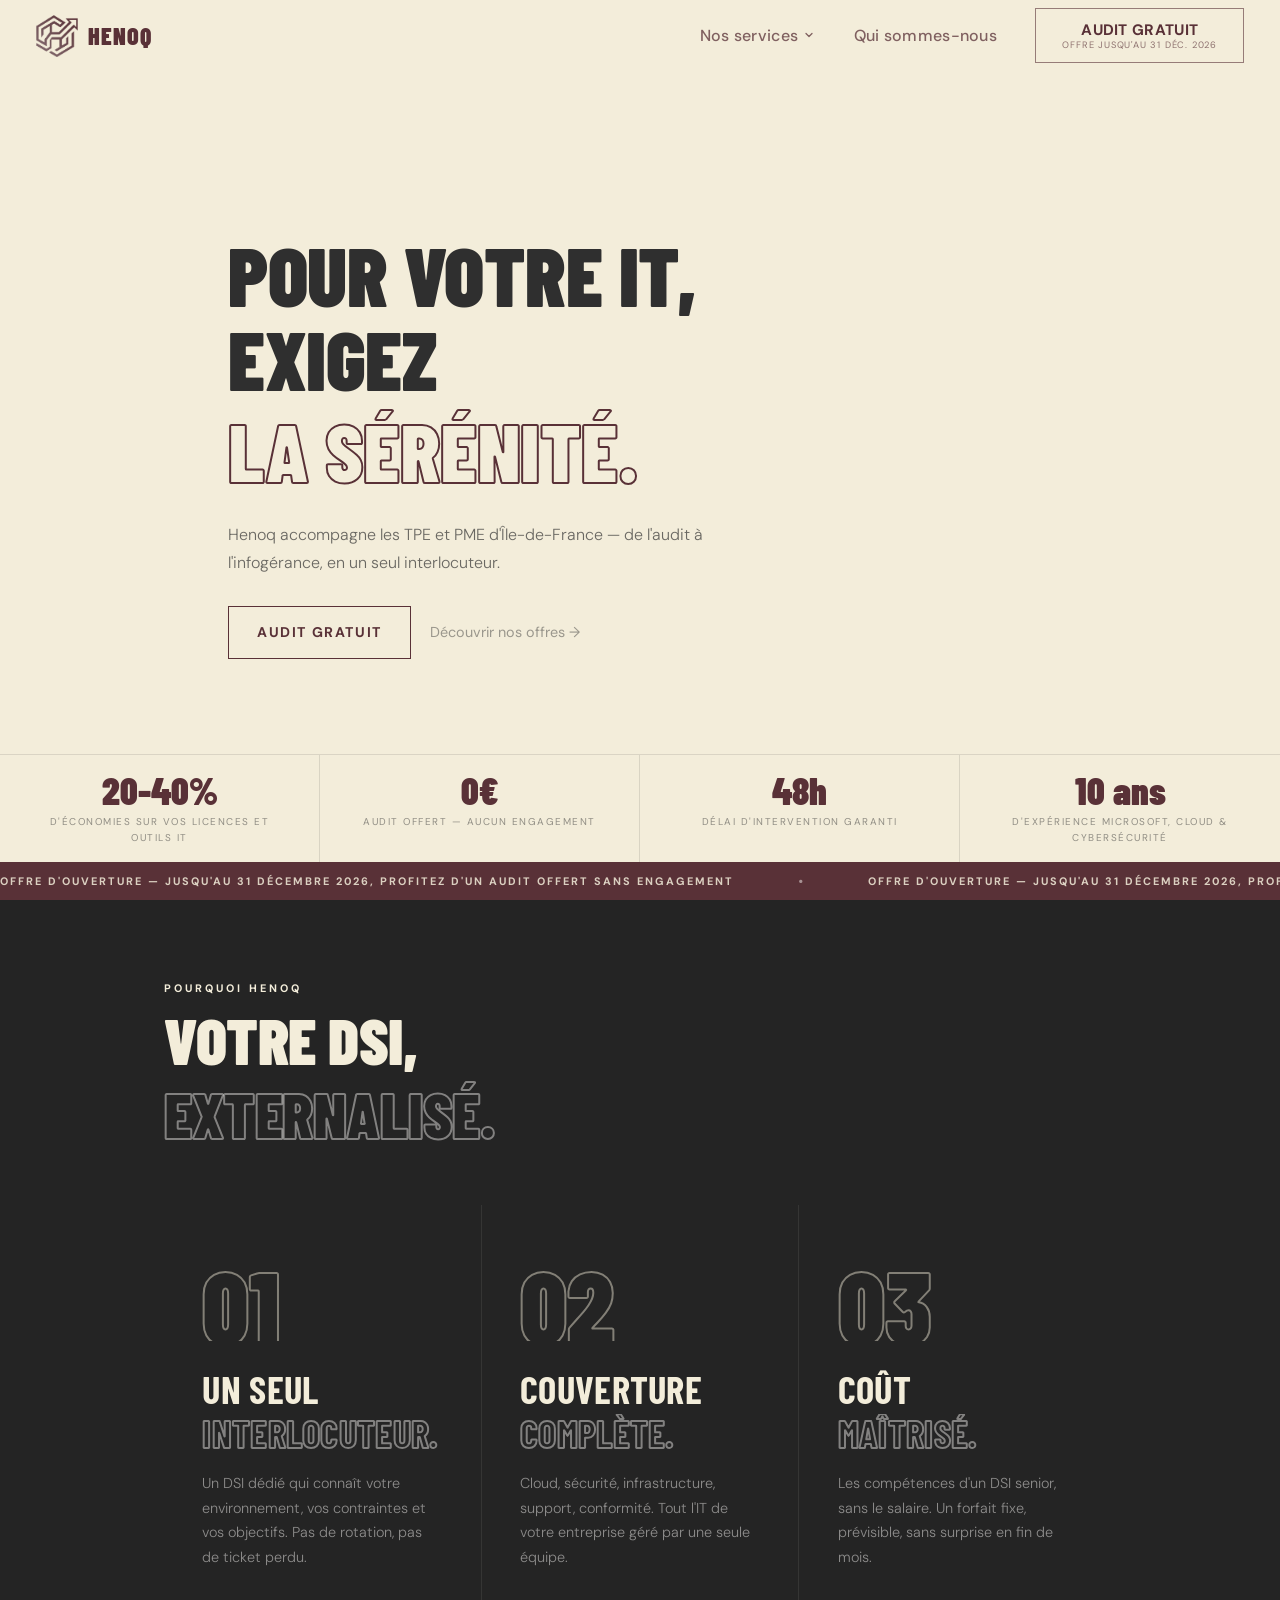
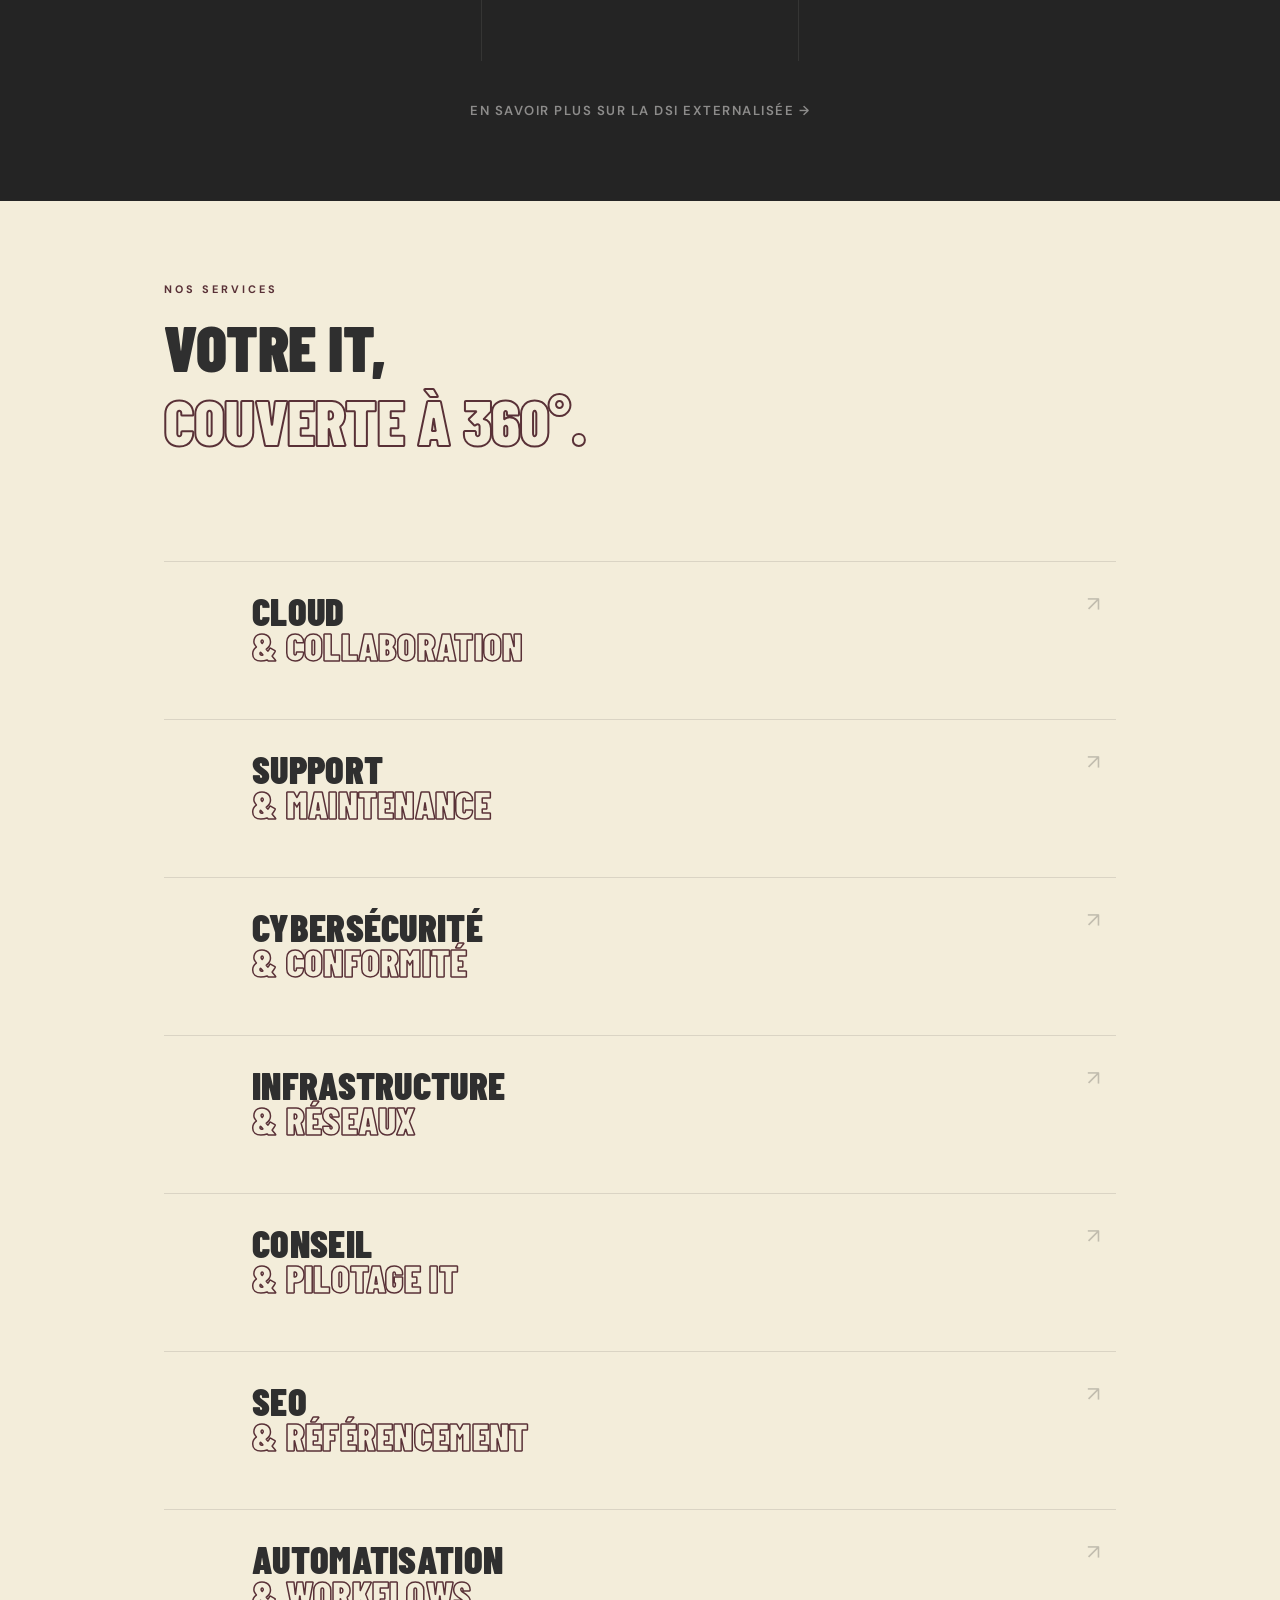
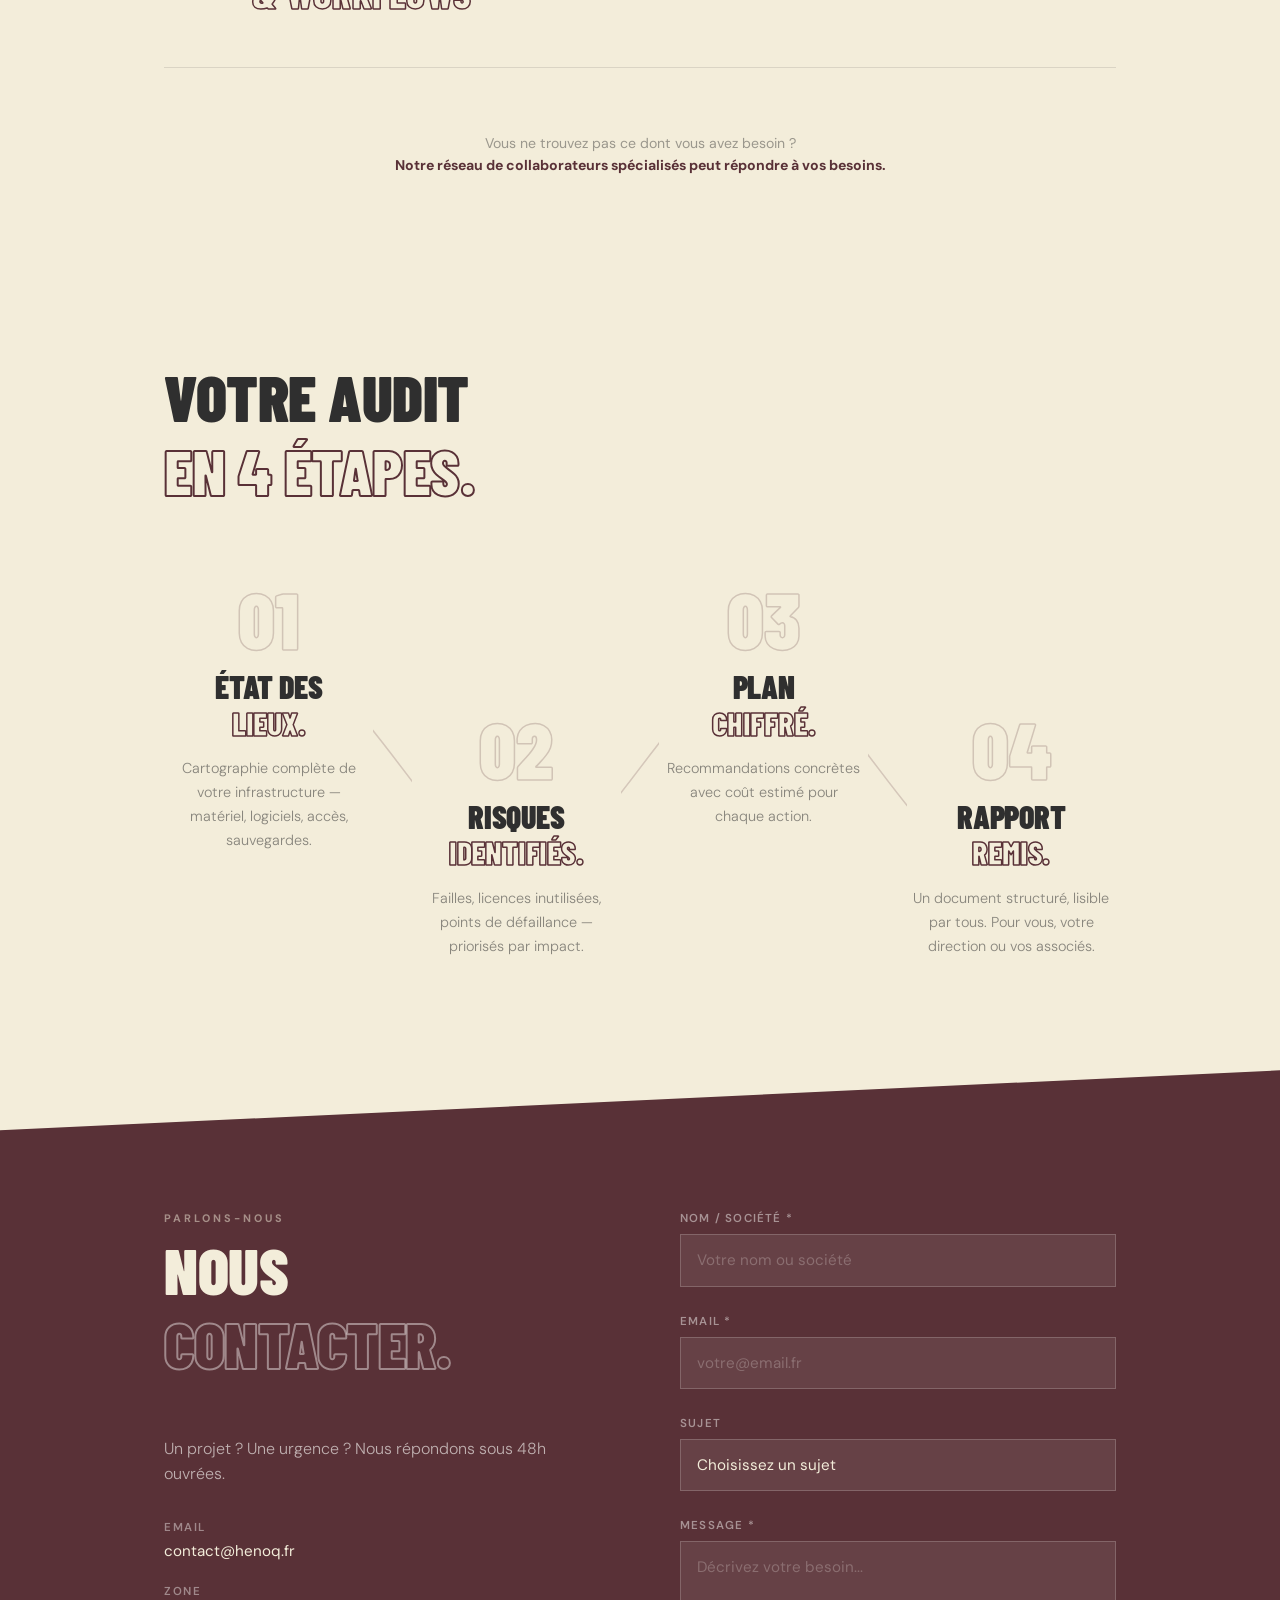
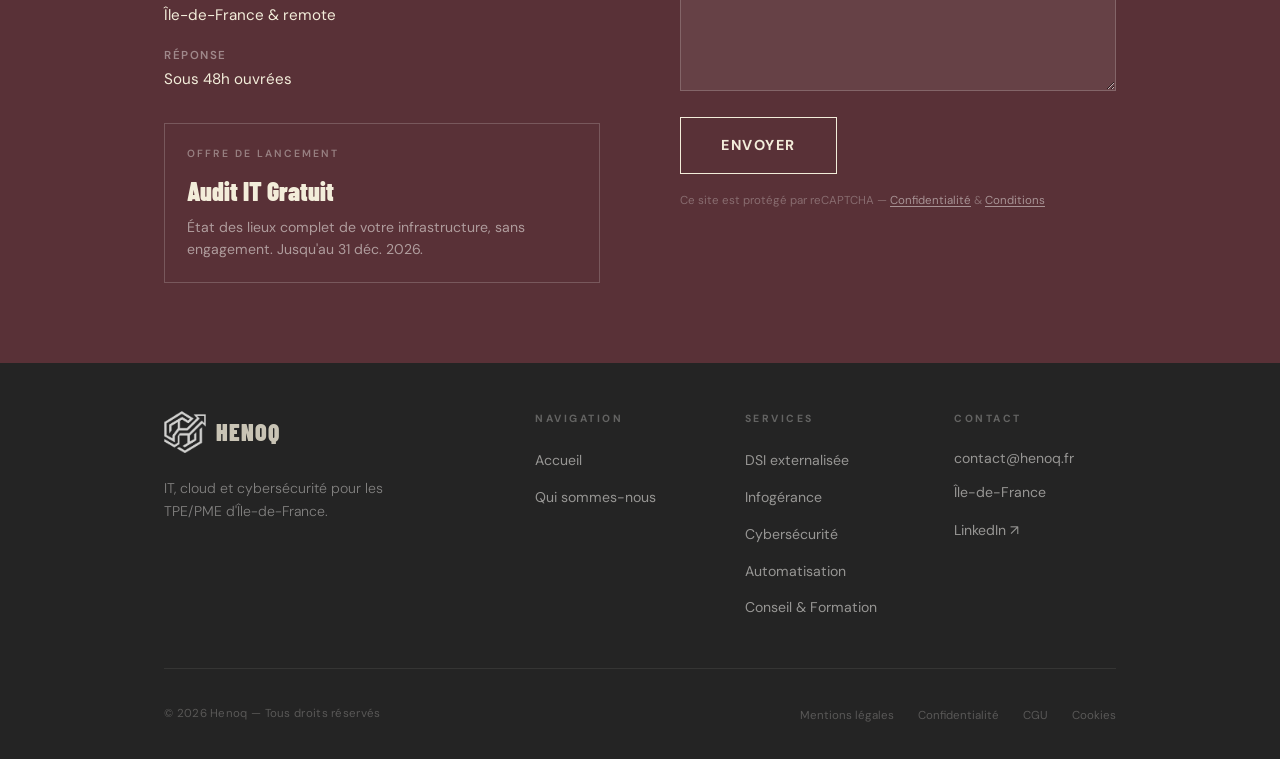
==== commit 06a65bd3: "Ajout des nouvelles pages" ====
--- a/index.html
+++ b/index.html
@@ -587,68 +587,7 @@
 
   </main>
 
-  <!-- ══════════════════════════
-       FOOTER
-  ══════════════════════════ -->
-  <footer id="footer" role="contentinfo">
-    <div class="wrap">
-      <div class="footer-inner">
-
-        <div class="footer-brand reveal">
-          <a href="index.html" class="nav-brand" aria-label="Henoq — accueil">
-            <img src="assets/images/logo.svg" alt="Henoq" class="nav-logo-img"
-                 onerror="this.src='assets/images/logo.png'" />
-            <span class="nav-wordmark">HENOQ</span>
-          </a>
-          <p class="footer-tagline">IT, cloud et cybersécurité pour les TPE/PME.</p>
-        </div>
-
-        <nav aria-label="Navigation secondaire" class="reveal reveal-d1">
-          <p class="footer-col-title">Navigation</p>
-          <ul class="footer-links" role="list">
-            <li><a href="offres.html">Nos offres</a></li>
-            <li><a href="qui-sommes-nous.html">Qui sommes-nous</a></li>
-                </ul>
-        </nav>
-
-        <nav aria-label="Nos offres" class="reveal reveal-d2">
-          <p class="footer-col-title">Offres</p>
-          <ul class="footer-links" role="list">
-            <li><a href="offres.html#audit">Audit IT</a></li>
-            <li><a href="offres.html#cybersecurite">Cybersécurité</a></li>
-            <li><a href="offres.html#cloud-ready">Cloud Ready</a></li>
-            <li><a href="offres.html#infogerance">Infogérance</a></li>
-          </ul>
-        </nav>
-
-        <div>
-          <p class="footer-col-title">Contact</p>
-          <p class="footer-contact-item"><a href="/cdn-cgi/l/email-protection#a1c2cecfd5c0c2d5e1c9c4cfced08fc7d3"><span class="__cf_email__" data-cfemail="50333f3e243133241038353e3f217e3622">[email&#160;protected]</span></a></p>
-          <p class="footer-contact-item">Île-de-France</p>
-          <p class="footer-contact-item" style="margin-top:1rem">
-            <a href="https://www.linkedin.com/company/henoq" target="_blank" rel="noopener noreferrer">LinkedIn ↗</a>
-          </p>
-        </div>
-
-      </div>
-
-      <div class="footer-bottom">
-        <p class="footer-copy">© <span id="yr"></span> Henoq — Tous droits réservés</p>
-        <nav aria-label="Mentions légales">
-          <ul class="footer-legal" role="list">
-            <li><a href="mentions-legales.html">Mentions légales</a></li>
-            <li><a href="confidentialite.html">Confidentialité</a></li>
-          </ul>
-        </nav>
-      </div>
-    </div>
-  </footer>
-
-  <button id="btt" aria-label="Retour en haut">
-    <svg viewBox="0 0 24 24" fill="none" stroke="currentColor" stroke-width="2" stroke-linecap="round" stroke-linejoin="round">
-      <polyline points="18 15 12 9 6 15"></polyline>
-    </svg>
-  </button>
+  <div id="footer-placeholder"></div>
 
   <!-- ── JS ── -->
   <script src="js/nav.js"></script>
